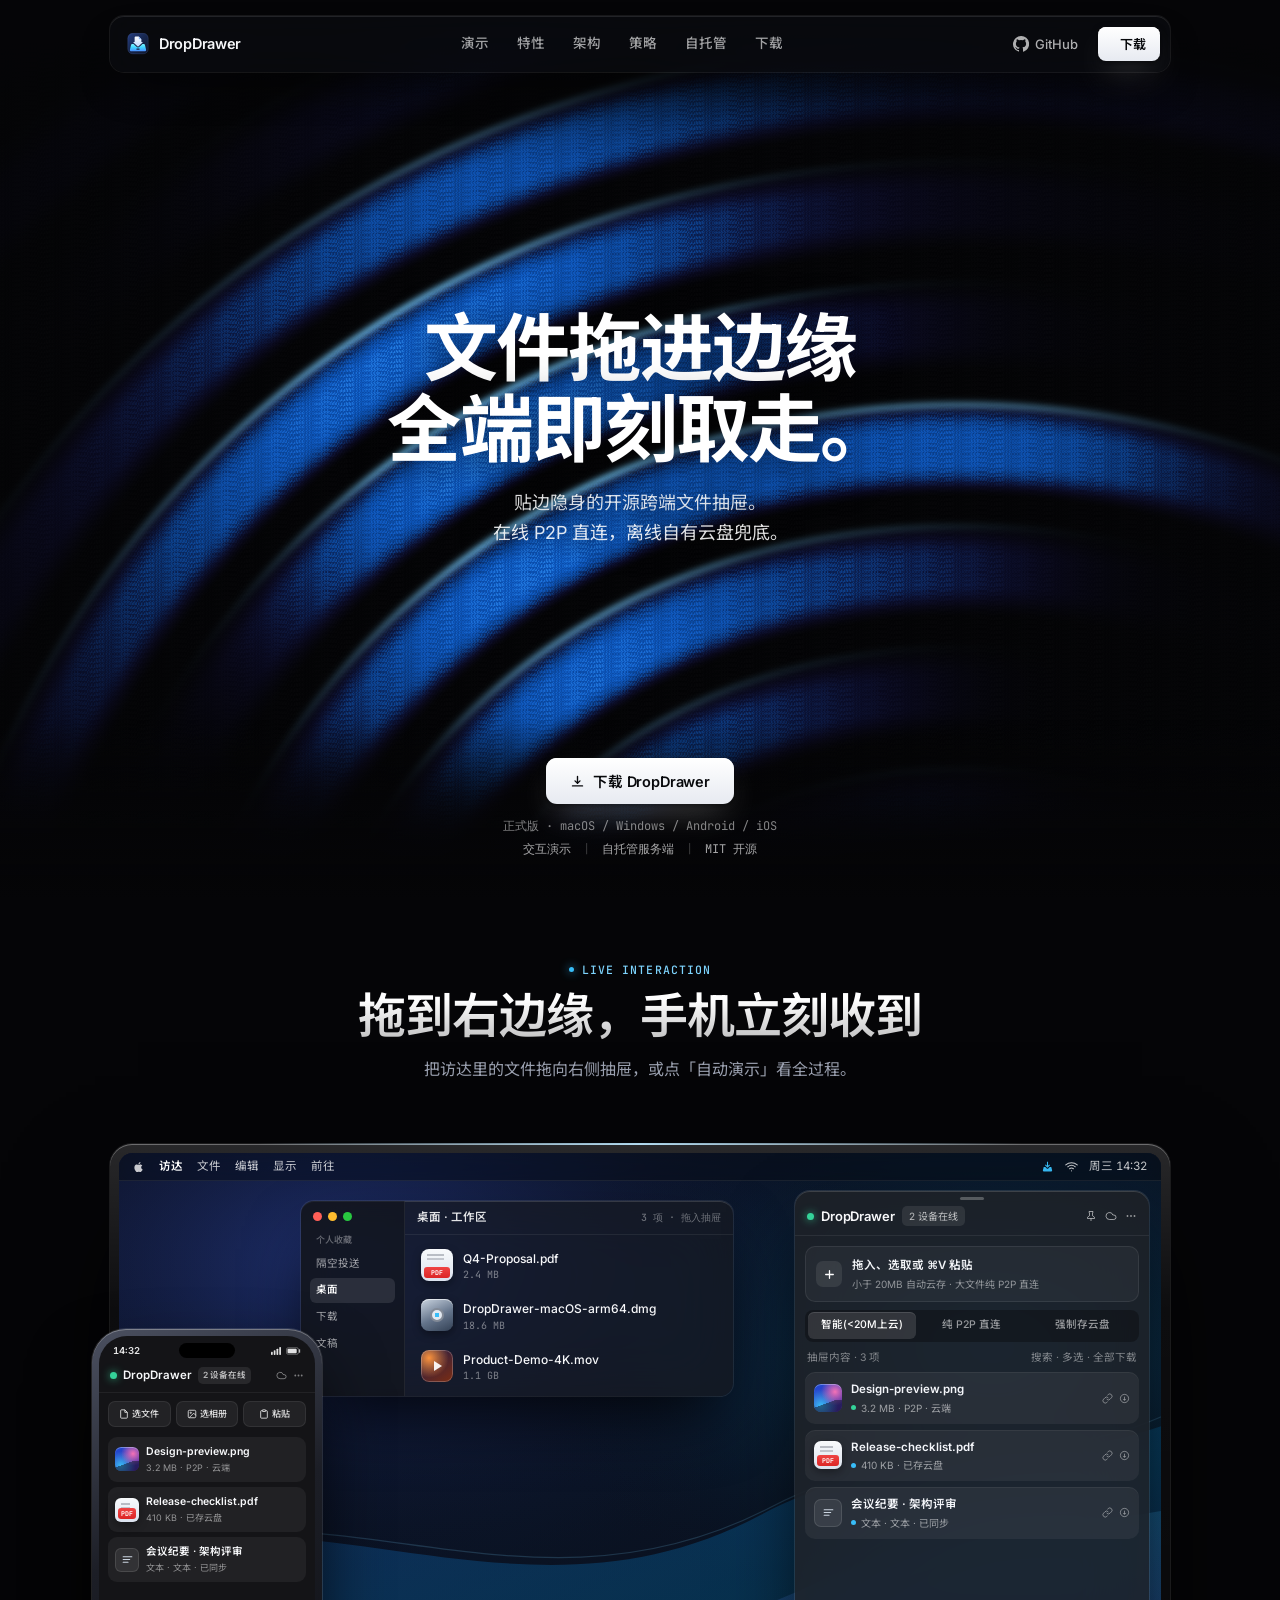
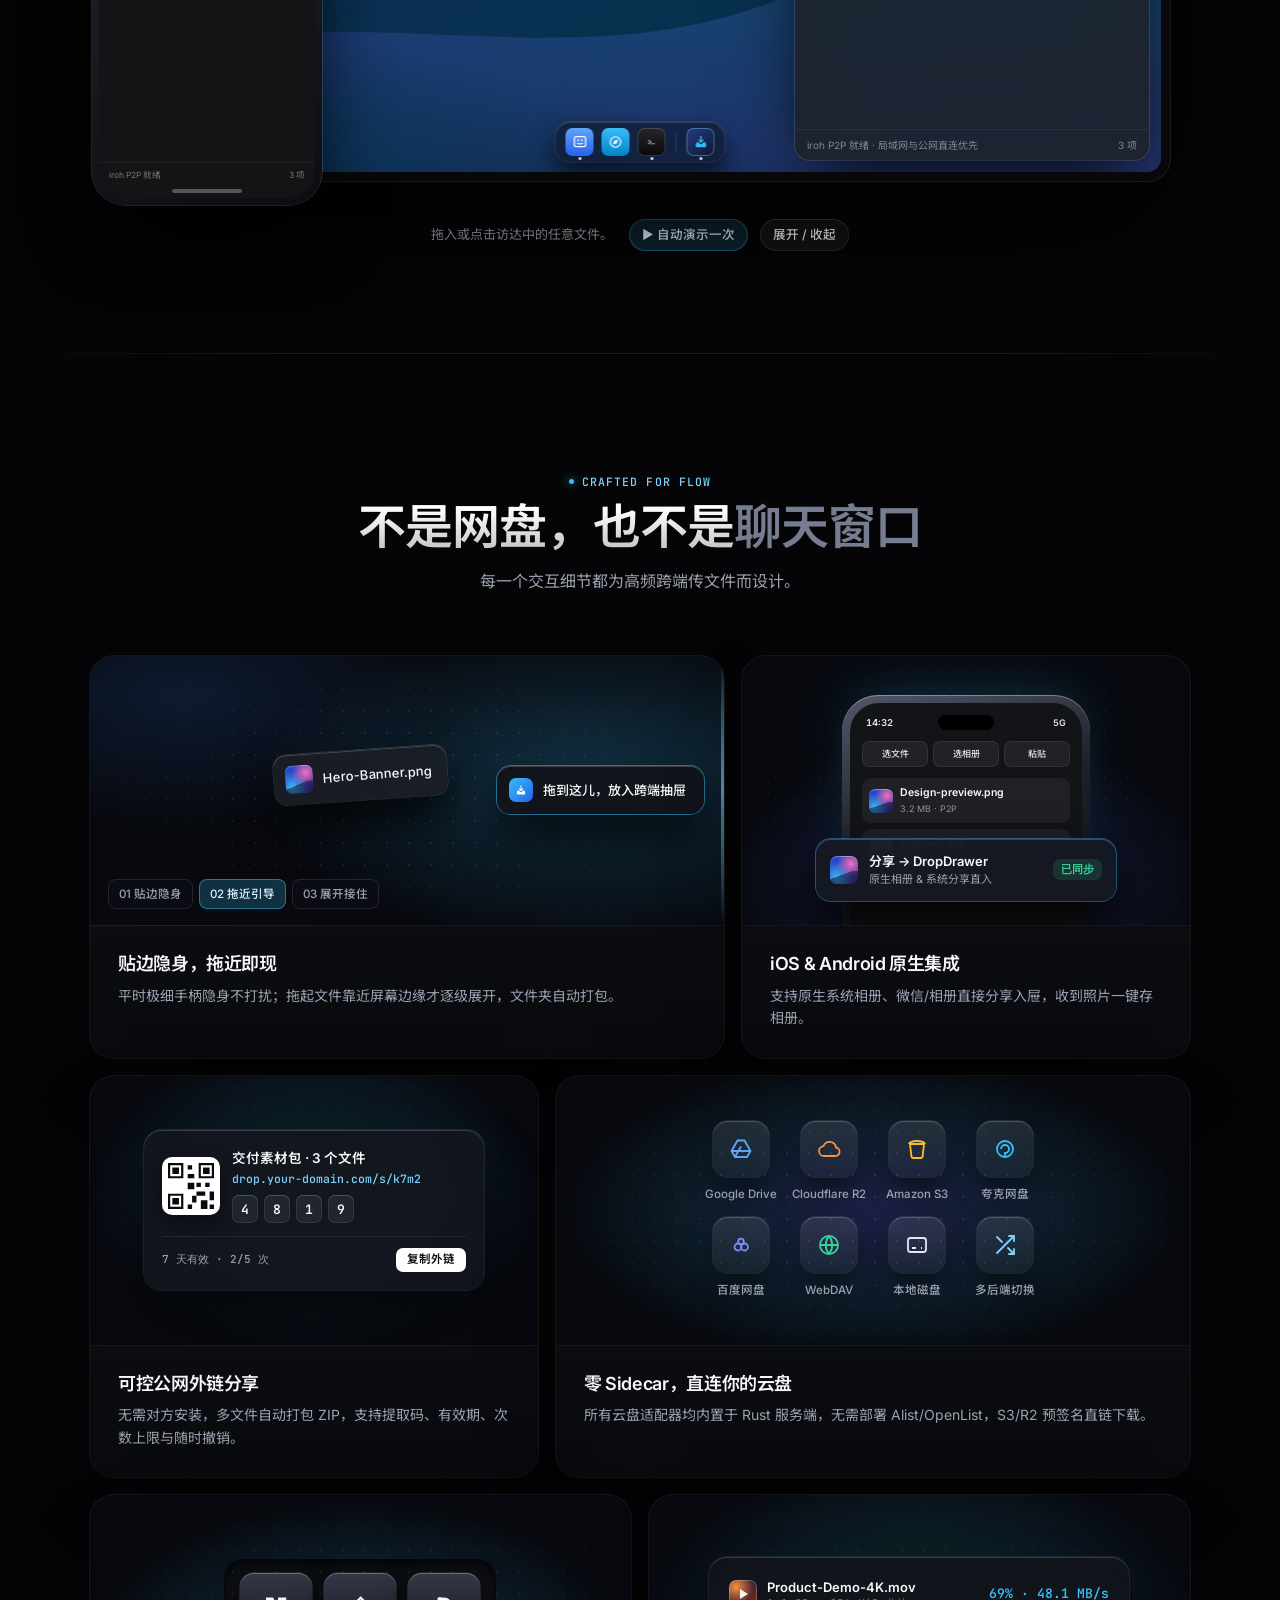
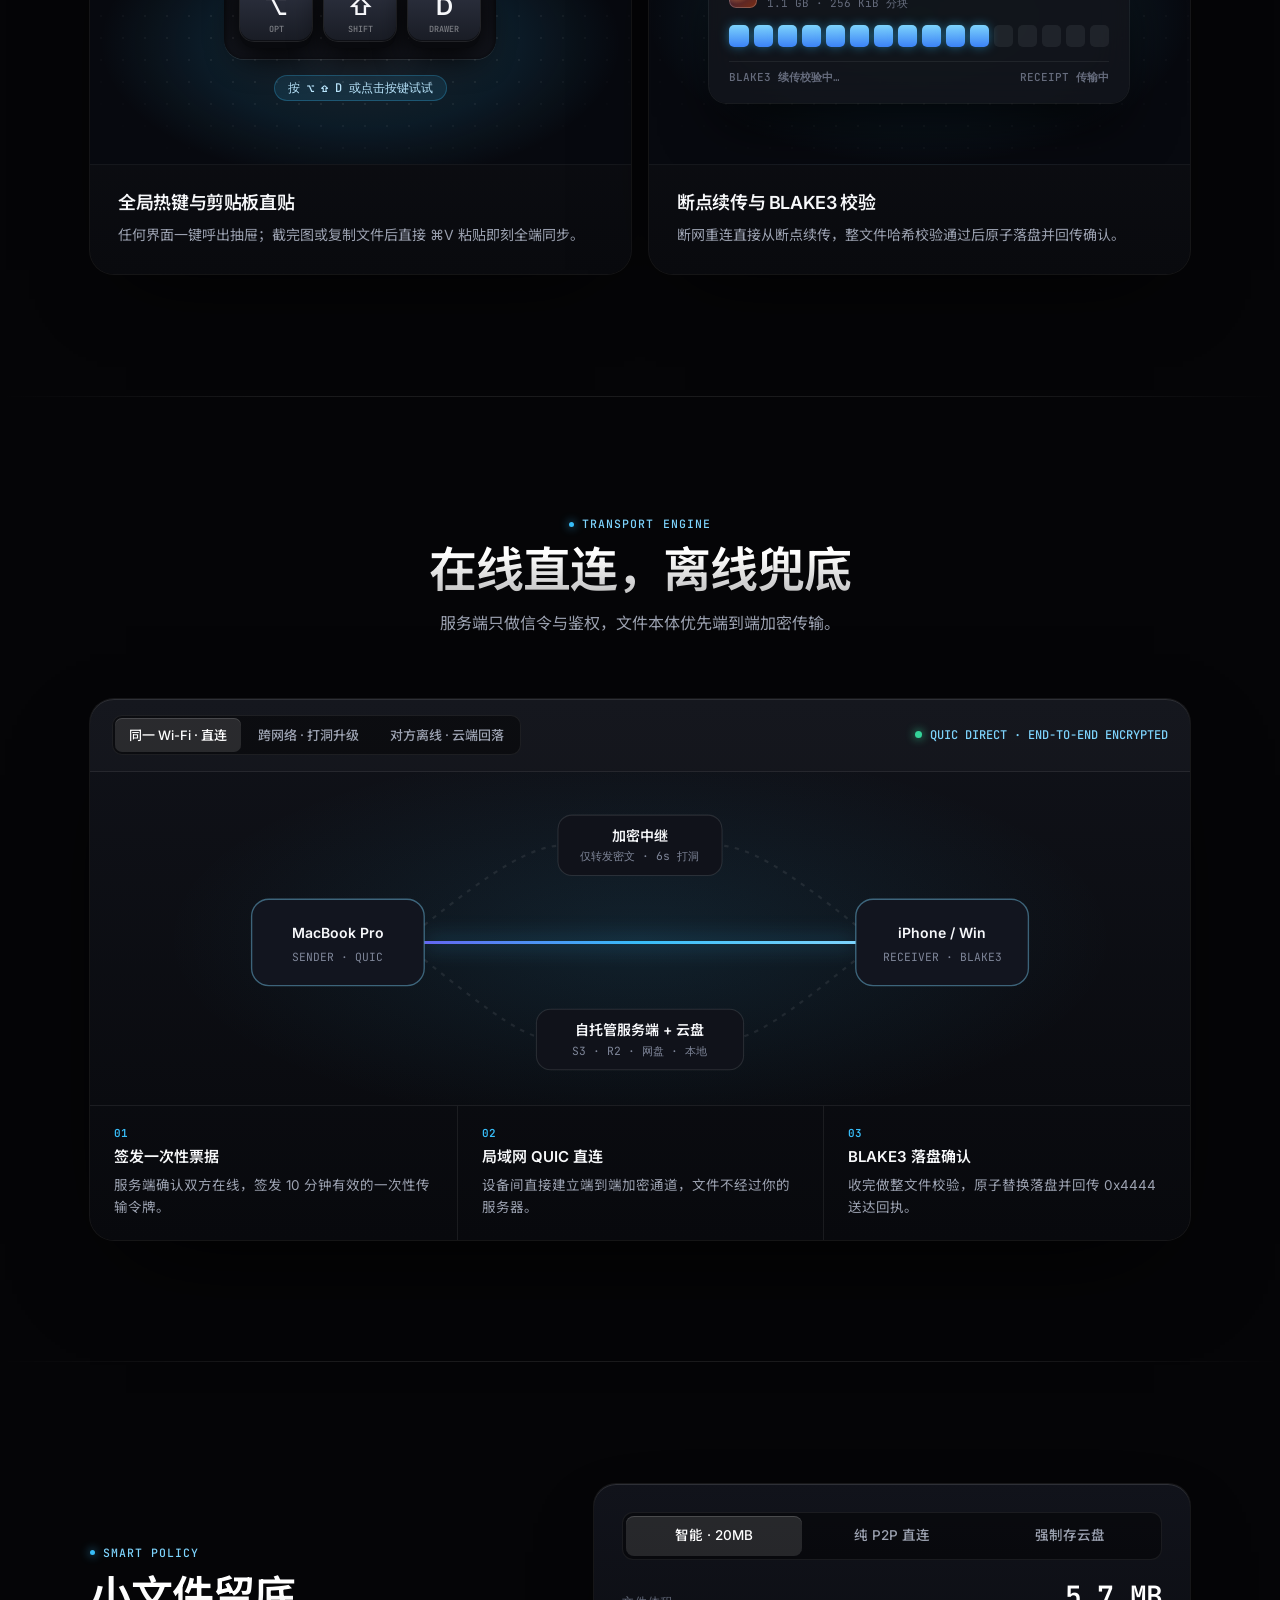
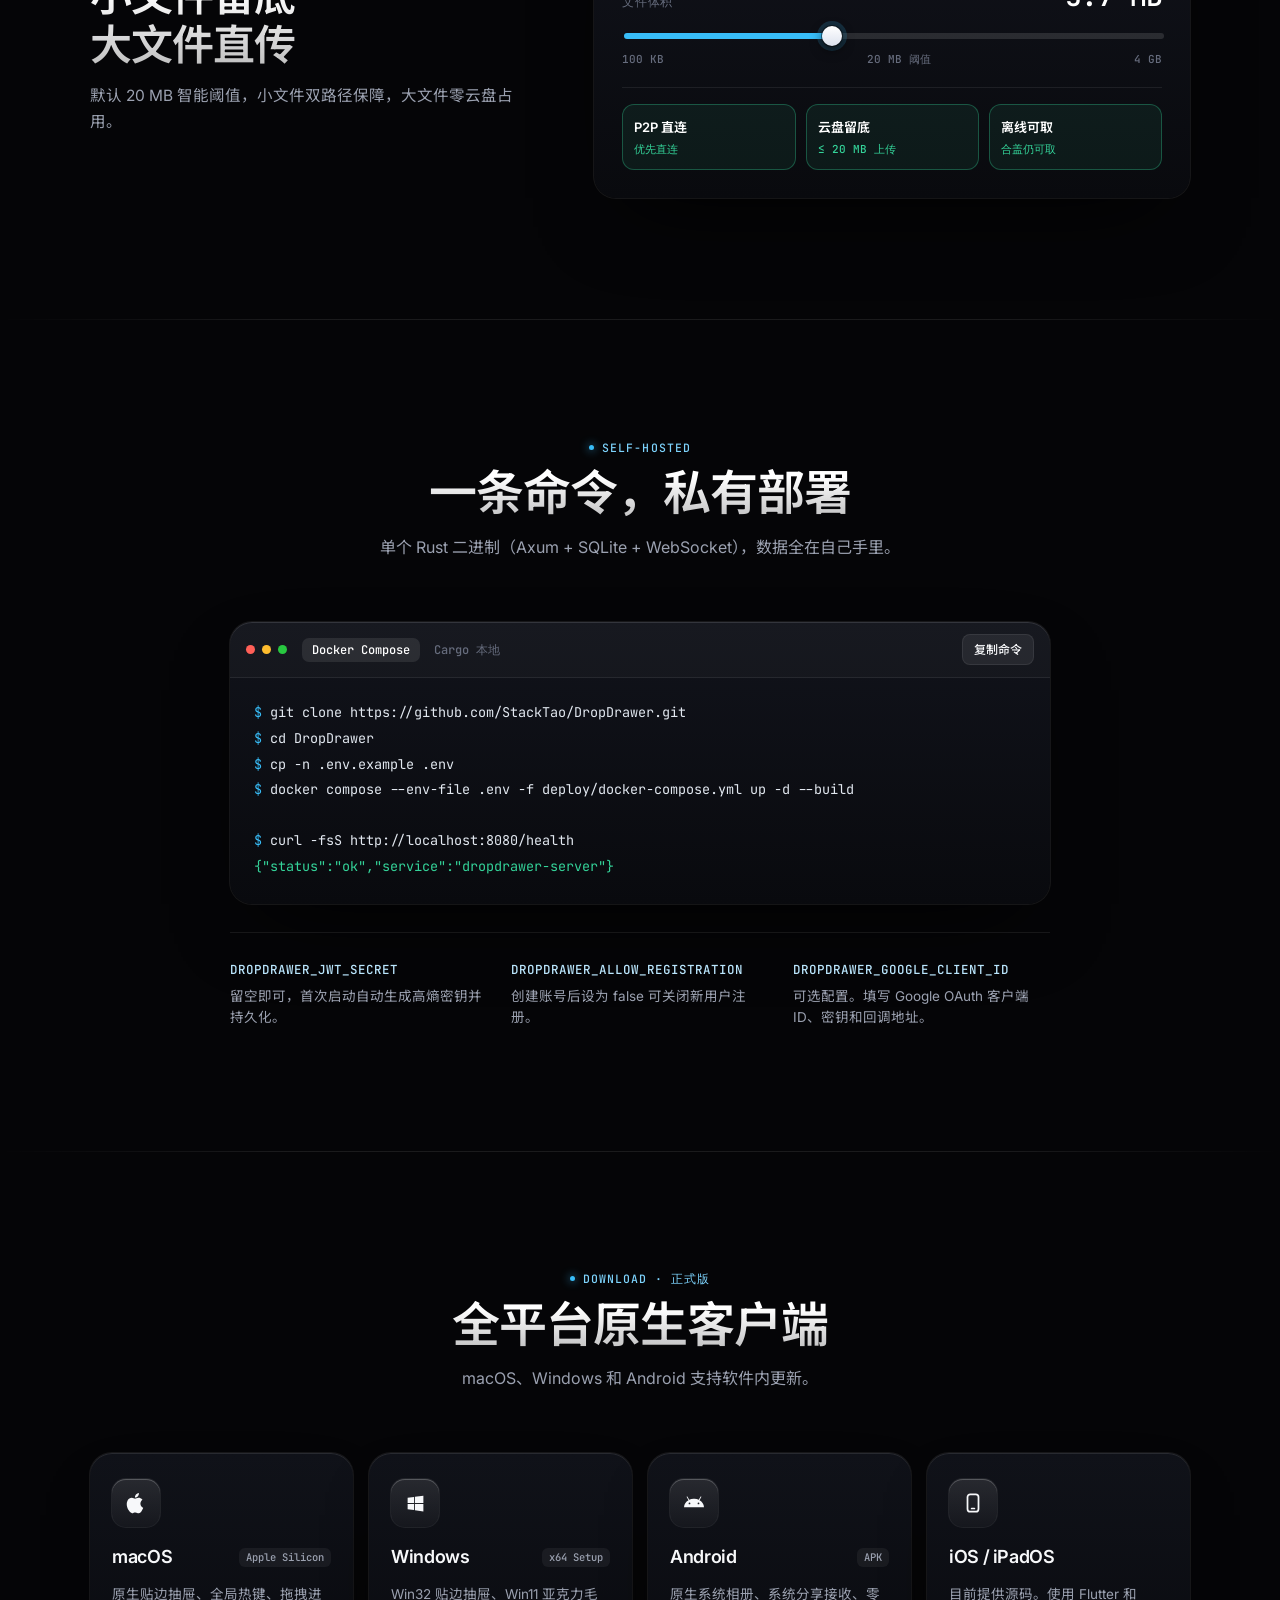
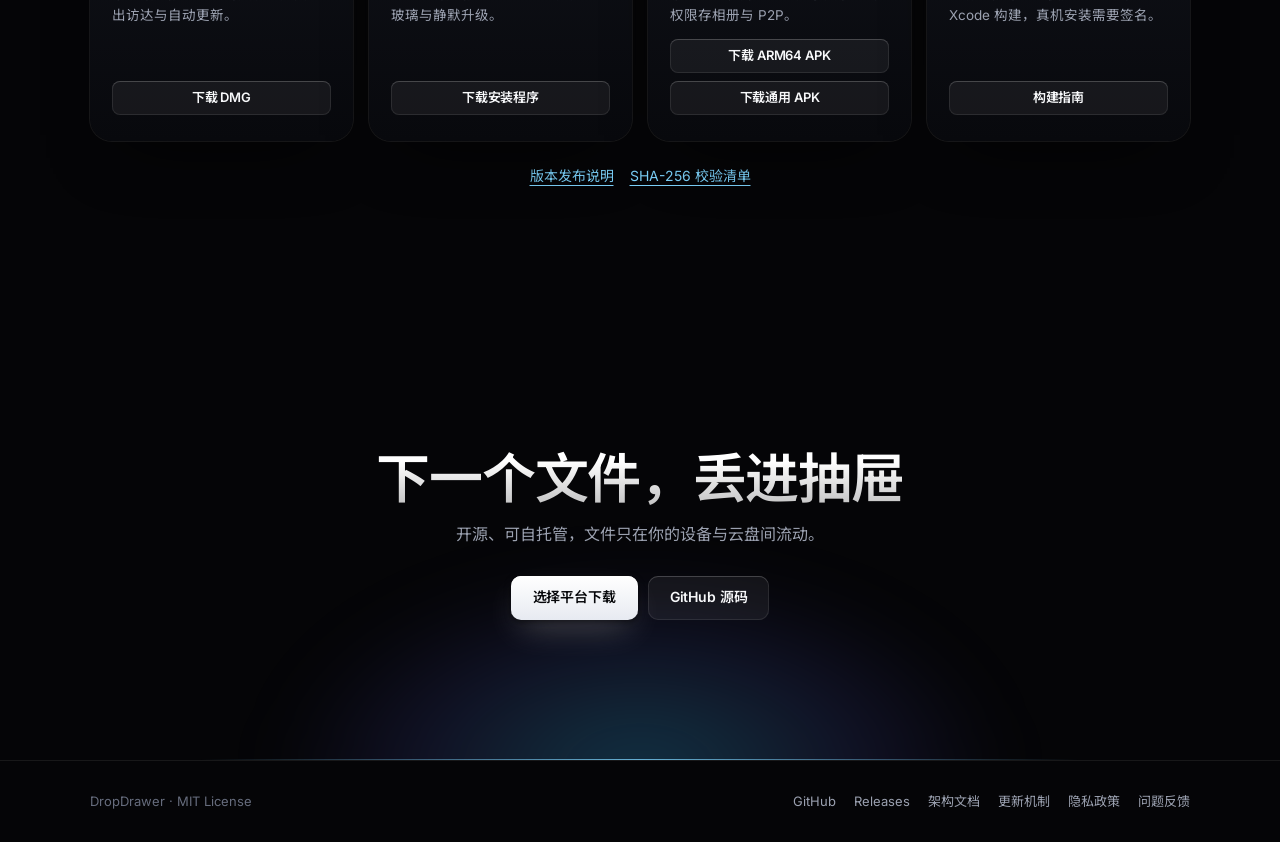
==== website/index.html @ a7896d5d "Connect DropDrawer website to release downloads" ====
<!doctype html>
<html lang="zh-CN">
<head>
<meta charset="utf-8">
<meta name="viewport" content="width=device-width, initial-scale=1, viewport-fit=cover">
<title>DropDrawer — 文件拖进边缘，全端即刻取走</title>
<meta name="description" content="贴边隐身的开源跨端文件抽屉。在线基于 iroh QUIC 端到端直连，离线自动回落到你自己的云盘，支持 macOS、Windows、Android 与 iOS。">
<meta name="theme-color" content="#050507">
<link rel="canonical" href="https://drop.stacktao.cn/">
<meta property="og:type" content="website">
<meta property="og:title" content="DropDrawer · 跨端文件抽屉">
<meta property="og:description" content="贴边隐身的跨端文件抽屉，支持 P2P 传输和自有云盘。">
<meta property="og:url" content="https://drop.stacktao.cn/">
<meta property="og:image" content="https://raw.githubusercontent.com/StackTao/DropDrawer/main/docs/images/macos-drawer.png">
<link rel="icon" href="favicon.svg" type="image/svg+xml">
<link rel="preconnect" href="https://fonts.googleapis.com">
<link rel="preconnect" href="https://fonts.gstatic.com" crossorigin>
<link rel="stylesheet" href="https://fonts.googleapis.com/css2?family=Inter:wght@400;500;600;700&family=JetBrains+Mono:wght@400;500;600&family=Noto+Sans+SC:wght@400;500;600;700&display=swap">
<style>
:root {
  --bg: #050507;
  --bg-2: #0a0b0f;
  --bg-3: #0f1117;
  --line: rgba(255, 255, 255, 0.075);
  --line-2: rgba(255, 255, 255, 0.14);
  --text: #f7f8fa;
  --text-2: #9ba1b0;
  --text-3: #666c7d;
  --cyan: #38bdf8;
  --sky: #7dd3fc;
  --indigo: #6366f1;
  --green: #34d399;
  --amber: #f59e0b;
  --font-sans: "Inter", "PingFang SC", "Noto Sans SC", -apple-system, BlinkMacSystemFont, "Segoe UI", sans-serif;
  --font-mono: "JetBrains Mono", ui-monospace, "SFMono-Regular", Menlo, Consolas, monospace;
  color-scheme: dark;
}

*, *::before, *::after { box-sizing: border-box; }
html { scroll-behavior: smooth; background: var(--bg); overflow-x: clip; max-width: 100%; }
body {
  margin: 0;
  background: var(--bg);
  color: var(--text);
  font: 400 15px/1.6 var(--font-sans);
  -webkit-font-smoothing: antialiased;
  -moz-osx-font-smoothing: grayscale;
  overflow-x: clip;
  max-width: 100%;
  text-rendering: optimizeLegibility;
}

a { color: inherit; text-decoration: none; }
button { font: inherit; color: inherit; }
img, svg { display: block; }
h1, h2, h3, h4, p { margin: 0; }
code { font-family: var(--font-mono); }
[hidden] { display: none !important; }
:focus-visible { outline: 2px solid var(--cyan); outline-offset: 2px; border-radius: 8px; }

.wrap {
  width: 100%;
  max-width: 1140px;
  margin: 0 auto;
  padding-inline: max(20px, env(safe-area-inset-left, 0px));
}

.reveal {
  opacity: 1;
  transform: none;
  transition: opacity 0.72s cubic-bezier(0.16, 1, 0.3, 1), transform 0.72s cubic-bezier(0.16, 1, 0.3, 1);
}
.js-ready .reveal:not(.in) { opacity: 0; transform: translateY(22px); }

.t-grad {
  background: linear-gradient(180deg, #ffffff 20%, rgba(255, 255, 255, 0.74) 100%);
  -webkit-background-clip: text;
  background-clip: text;
  color: transparent;
}
.t-dim { color: #767d90; -webkit-text-fill-color: #767d90; }

.eyebrow {
  display: inline-flex;
  align-items: center;
  gap: 8px;
  font: 500 11.5px/1 var(--font-mono);
  letter-spacing: 0.09em;
  text-transform: uppercase;
  color: #7dd3fc;
}
.eyebrow i { width: 5px; height: 5px; border-radius: 50%; background: var(--cyan); box-shadow: 0 0 10px var(--cyan); }

section { position: relative; padding-block: clamp(84px, 9.5vw, 136px); }
.sec-divider {
  height: 1px;
  background: linear-gradient(90deg, transparent, rgba(255, 255, 255, 0.085) 22%, rgba(255, 255, 255, 0.085) 78%, transparent);
}
.sec-head {
  max-width: 640px;
  margin: 0 auto clamp(44px, 5vw, 62px);
  text-align: center;
  display: grid;
  justify-items: center;
  gap: 13px;
}
.sec-head h2 {
  font-size: clamp(30px, 4vw, 48px);
  font-weight: 600;
  line-height: 1.13;
  letter-spacing: -0.022em;
  text-wrap: balance;
}
.sec-head p { font-size: 16px; line-height: 1.65; color: var(--text-2); }

/* Tactile buttons */
.btn {
  display: inline-flex;
  align-items: center;
  justify-content: center;
  gap: 8px;
  height: 44px;
  padding: 0 22px;
  border-radius: 10px;
  font-size: 14px;
  font-weight: 600;
  letter-spacing: -0.01em;
  border: 0;
  cursor: pointer;
  white-space: nowrap;
  transition: transform 0.16s cubic-bezier(0.2, 0.8, 0.2, 1), background 0.18s ease, box-shadow 0.18s ease;
}
.btn:active { transform: translateY(1px) scale(0.985); }
.btn-primary {
  color: #08090c;
  background: linear-gradient(180deg, #ffffff 0%, #e7eaf1 100%);
  box-shadow: inset 0 1px 0 #ffffff, 0 2px 6px rgba(0, 0, 0, 0.55), 0 14px 34px -10px rgba(255, 255, 255, 0.3);
}
.btn-primary:hover {
  background: linear-gradient(180deg, #ffffff 0%, #f3f5f9 100%);
  transform: translateY(-1px);
  box-shadow: inset 0 1px 0 #ffffff, 0 4px 12px rgba(0, 0, 0, 0.6), 0 18px 42px -10px rgba(255, 255, 255, 0.42);
}
.btn-ghost {
  color: var(--text);
  background: rgba(255, 255, 255, 0.055);
  box-shadow: inset 0 1px 0 rgba(255, 255, 255, 0.12), inset 0 0 0 1px rgba(255, 255, 255, 0.09);
}
.btn-ghost:hover { background: rgba(255, 255, 255, 0.095); transform: translateY(-1px); }
.btn-sm { height: 34px; padding: 0 14px; font-size: 13px; border-radius: 8px; }

/* =========================================================
   FLOATING CAPSULE NAVBAR
   ========================================================= */
.nav-wrap {
  position: fixed;
  top: max(16px, env(safe-area-inset-top, 0px));
  left: 0;
  right: 0;
  z-index: 60;
  padding-inline: 16px;
  pointer-events: none;
}
.nav {
  pointer-events: auto;
  max-width: 1060px;
  height: 56px;
  margin: 0 auto;
  padding: 0 10px 0 16px;
  border-radius: 14px;
  display: flex;
  align-items: center;
  gap: 20px;
  background: rgba(11, 12, 16, 0.72);
  backdrop-filter: blur(22px) saturate(180%);
  -webkit-backdrop-filter: blur(22px) saturate(180%);
  box-shadow: inset 0 1px 0 rgba(255, 255, 255, 0.105), 0 0 0 1px rgba(255, 255, 255, 0.075), 0 20px 44px -18px rgba(0, 0, 0, 0.9);
}
.brand { display: inline-flex; align-items: center; gap: 9px; font-size: 14.5px; font-weight: 600; letter-spacing: -0.02em; }
.brand svg { width: 24px; height: 24px; }
.nav-links { display: flex; align-items: center; gap: 4px; margin: 0 auto; }
.nav-links a { padding: 6px 12px; border-radius: 8px; font-size: 13.5px; font-weight: 500; color: rgba(255, 255, 255, 0.62); transition: color 0.16s, background 0.16s; }
.nav-links a:hover { color: #fff; background: rgba(255, 255, 255, 0.055); }
.nav-right { display: flex; align-items: center; gap: 10px; }
.nav-gh { display: inline-flex; align-items: center; gap: 6px; height: 34px; padding: 0 10px; border-radius: 8px; font-size: 13px; font-weight: 500; color: rgba(255, 255, 255, 0.68); transition: color 0.16s; }
.nav-gh:hover { color: #fff; }
@media (max-width: 780px) { .nav-links { display: none; } .nav-right { margin-left: auto; } .nav-gh span { display: none; } }

/* =========================================================
   SECTION 1: FULL-SCREEN HERO WITH ORIGINAL VERTICAL FLUTED GLASS SHADER
   ========================================================= */
.hero {
  position: relative;
  height: 100svh;
  min-height: 640px;
  max-height: 1040px;
  padding: 96px 0 42px;
  display: flex;
  flex-direction: column;
  justify-content: space-between;
  align-items: center;
  overflow: hidden;
  isolation: isolate;
}
#hero-canvas { position: absolute; inset: 0; width: 100%; height: 100%; z-index: -2; display: block; }
.hero::after {
  content: "";
  position: absolute;
  inset: auto 0 0;
  height: 180px;
  z-index: -1;
  pointer-events: none;
  background: linear-gradient(180deg, transparent 0%, var(--bg) 100%);
}
.hero-spacer { height: 1px; }
.hero-center {
  position: relative;
  z-index: 2;
  text-align: center;
  padding-inline: 20px;
  display: grid;
  justify-items: center;
  gap: 18px;
  max-width: 780px;
  animation: hero-enter 0.85s cubic-bezier(0.16, 1, 0.3, 1) both;
}
@keyframes hero-enter { from { opacity: 0; transform: translateY(16px); } to { opacity: 1; transform: none; } }
.hero h1 {
  font-size: clamp(40px, 6.2vw, 74px);
  font-weight: 700;
  line-height: 1.1;
  letter-spacing: -0.025em;
  color: #ffffff;
  text-shadow: 0 8px 44px rgba(0, 0, 0, 0.7);
  text-wrap: balance;
}
.hero-sub {
  font-size: clamp(15.5px, 1.5vw, 18px);
  line-height: 1.65;
  color: rgba(255, 255, 255, 0.88);
  max-width: 440px;
  text-shadow: 0 2px 24px rgba(0, 0, 0, 0.9), 0 0 36px rgba(0, 0, 0, 0.75);
}
.hero-bottom {
  position: relative;
  z-index: 2;
  display: grid;
  justify-items: center;
  gap: 14px;
  padding-inline: 20px;
  text-align: center;
  animation: hero-enter 0.95s cubic-bezier(0.16, 1, 0.3, 1) 0.1s both;
}
.hero-cta-main { height: 46px; padding: 0 24px; border-radius: 11px; font-size: 14.5px; }
.hero-footnote { display: grid; gap: 6px; font: 400 12px/1.4 var(--font-mono); color: rgba(255, 255, 255, 0.5); }
.hero-footnote-links { display: inline-flex; align-items: center; justify-content: center; gap: 12px; color: rgba(255, 255, 255, 0.65); }
.hero-footnote-links a { transition: color 0.16s; }
.hero-footnote-links a:hover { color: #ffffff; }
.hero-footnote-links i { font-style: normal; opacity: 0.3; }

/* =========================================================
   SECTION 2: INTERACTIVE STUDIO STAGE
   ========================================================= */
.stage-sec { padding-top: clamp(44px, 5vw, 72px); padding-bottom: clamp(76px, 8vw, 118px); }
.stage-shell { position: relative; max-width: 1060px; margin: 0 auto; }
.stage-shell::before {
  content: "";
  position: absolute;
  inset: -44px 3% 8%;
  z-index: -1;
  background: radial-gradient(54% 58% at 50% 18%, rgba(56, 189, 248, 0.32), rgba(99, 102, 241, 0.16) 46%, transparent 74%);
  filter: blur(56px);
}
.stage-bezel {
  position: relative;
  padding: 9px;
  border-radius: 22px;
  background: linear-gradient(180deg, rgba(255, 255, 255, 0.14) 0%, rgba(255, 255, 255, 0.035) 26%, rgba(255, 255, 255, 0.015) 100%);
  box-shadow: inset 0 1px 0 rgba(255, 255, 255, 0.32), 0 0 0 1px rgba(255, 255, 255, 0.09), 0 50px 120px -28px rgba(0, 0, 0, 0.96);
}
.stage-bezel::before {
  content: "";
  position: absolute;
  left: 14%; right: 14%; top: -1px; height: 1.5px;
  background: linear-gradient(90deg, transparent, rgba(186, 230, 253, 0.92) 50%, transparent);
  pointer-events: none;
}

.desk { position: relative; aspect-ratio: 16 / 9.5; border-radius: 14px; overflow: hidden; user-select: none; -webkit-user-select: none; background: #080a12; }
.desk-wallpaper { position: absolute; inset: 0; width: 100%; height: 100%; object-fit: cover; pointer-events: none; }
.mac-bar { position: absolute; inset: 0 0 auto; height: 28px; padding: 0 14px; display: flex; align-items: center; gap: 14px; background: rgba(11, 13, 19, 0.54); backdrop-filter: blur(18px) saturate(160%); border-bottom: 1px solid rgba(255, 255, 255, 0.07); font-size: 11.5px; color: rgba(255, 255, 255, 0.78); z-index: 4; }
.mac-bar strong { color: #fff; font-weight: 600; }
.mac-bar-right { margin-left: auto; display: flex; align-items: center; gap: 11px; font-variant-numeric: tabular-nums; }

.finder-win {
  position: absolute; left: 17.5%; top: 48px; width: min(42.5%, 432px); border-radius: 13px;
  background: rgba(24, 26, 33, 0.78); backdrop-filter: blur(28px) saturate(160%);
  box-shadow: inset 0 1px 0 rgba(255, 255, 255, 0.14), 0 0 0 1px rgba(255, 255, 255, 0.09), 0 30px 70px -18px rgba(0, 0, 0, 0.9);
  z-index: 3; overflow: hidden; display: grid; grid-template-columns: 104px minmax(0, 1fr);
}
.finder-side { padding: 11px 9px; background: rgba(16, 18, 24, 0.56); border-right: 1px solid rgba(255, 255, 255, 0.065); display: flex; flex-direction: column; gap: 10px; }
.finder-lights { display: flex; align-items: center; gap: 6px; padding-left: 3px; }
.tl { width: 9px; height: 9px; border-radius: 50%; }
.tl.r { background: #ff5f57; } .tl.y { background: #febc2e; } .tl.g { background: #28c840; }
.fs-group { display: grid; gap: 2px; }
.fs-lbl { font-size: 9px; font-weight: 600; color: rgba(255, 255, 255, 0.34); padding: 2px 6px; }
.fs-row { display: flex; align-items: center; gap: 6px; padding: 4px 6px; border-radius: 6px; font-size: 10.5px; color: rgba(255, 255, 255, 0.62); }
.fs-row.on { background: rgba(255, 255, 255, 0.1); color: #fff; font-weight: 500; }
.finder-main { display: flex; flex-direction: column; min-width: 0; }
.finder-toolbar { height: 34px; padding: 0 12px; display: flex; align-items: center; gap: 8px; border-bottom: 1px solid rgba(255, 255, 255, 0.065); font-size: 11.5px; font-weight: 600; color: rgba(255, 255, 255, 0.88); }
.finder-hint { margin-left: auto; font: 500 10px/1 var(--font-mono); color: rgba(255, 255, 255, 0.38); }
.finder-list { padding: 7px; display: grid; gap: 4px; }
.drag-file { width: 100%; display: grid; grid-template-columns: 32px minmax(0, 1fr) auto; gap: 10px; align-items: center; padding: 7px 9px; border-radius: 8px; border: 0; background: transparent; color: var(--text); text-align: left; cursor: grab; touch-action: none; transition: background 0.14s, box-shadow 0.14s, opacity 0.2s; }
.drag-file:hover { background: rgba(255, 255, 255, 0.075); box-shadow: inset 0 0 0 1px rgba(255, 255, 255, 0.08); }
.drag-file[aria-disabled="true"] { opacity: 0.36; cursor: default; }
.drag-file b { display: block; font-size: 12px; font-weight: 500; white-space: nowrap; overflow: hidden; text-overflow: ellipsis; }
.drag-file small { display: block; font: 400 10px/1.3 var(--font-mono); color: rgba(255, 255, 255, 0.45); }
.drag-cta { font-size: 10px; font-weight: 500; color: #e0f2fe; padding: 3px 7px; border-radius: 6px; background: rgba(56, 189, 248, 0.22); opacity: 0; transform: translateX(-3px); transition: opacity 0.15s, transform 0.15s; }
.drag-file:hover .drag-cta { opacity: 1; transform: translateX(0); }

.fthumb { width: 32px; height: 32px; border-radius: 8px; flex: none; display: grid; place-items: center; position: relative; overflow: hidden; }
.fthumb.sm { width: 28px; height: 28px; border-radius: 7px; }
.fthumb.xs { width: 24px; height: 24px; border-radius: 6px; }
.fthumb.pdf { background: linear-gradient(180deg, #f8fafc 0%, #dbe2ee 100%); box-shadow: 0 3px 8px rgba(0,0,0,0.35); }
.fthumb.pdf::after { content: "PDF"; position: absolute; bottom: 3px; left: 3px; right: 3px; height: 11px; border-radius: 3px; background: linear-gradient(180deg, #ef4444, #dc2626); color: #fff; font: 700 6.5px/11px var(--font-mono); text-align: center; }
.fthumb.pdf::before { content: ""; position: absolute; top: 5px; left: 6px; right: 9px; height: 2px; background: rgba(15, 23, 42, 0.25); box-shadow: 0 4px 0 rgba(15, 23, 42, 0.2); }
.fthumb.dmg { background: linear-gradient(155deg, #cbd5e1 0%, #64748b 55%, #334155 100%); box-shadow: inset 0 1px 0 rgba(255,255,255,0.6), 0 3px 8px rgba(0,0,0,0.4); }
.fthumb.dmg::before { content: ""; width: 14px; height: 14px; border-radius: 50%; border: 2px solid rgba(15, 23, 42, 0.45); background: radial-gradient(circle, #38bdf8 0 30%, #e2e8f0 32% 100%); }
.fthumb.mov { background: radial-gradient(circle at 25% 25%, #fb923c, transparent 58%), linear-gradient(145deg, #1e1b4b, #7c2d12); box-shadow: inset 0 0 0 1px rgba(255,255,255,0.22); }
.fthumb.mov::before { content: ""; width: 0; height: 0; margin-left: 2px; border-style: solid; border-width: 5px 0 5px 8px; border-color: transparent transparent transparent rgba(255, 255, 255, 0.92); }
.fthumb.png { background: radial-gradient(circle at 75% 28%, #f472b6 0%, transparent 48%), radial-gradient(circle at 25% 78%, #38bdf8 0%, transparent 56%), linear-gradient(145deg, #1d4ed8 0%, #4c1d95 100%); box-shadow: inset 0 1px 0 rgba(255,255,255,0.35); }
.fthumb.png::after { content: ""; position: absolute; inset: auto 0 0 0; height: 44%; background: linear-gradient(160deg, transparent 35%, rgba(15, 23, 42, 0.55) 36%); }
.fthumb.txt { background: rgba(255, 255, 255, 0.08); box-shadow: inset 0 0 0 1px rgba(255, 255, 255, 0.11); color: #cbd5e1; }

.mac-dock { position: absolute; left: 50%; bottom: 10px; transform: translateX(-50%); z-index: 3; display: flex; align-items: center; gap: 8px; padding: 6px 10px; border-radius: 15px; background: rgba(22, 24, 32, 0.62); backdrop-filter: blur(22px) saturate(180%); box-shadow: inset 0 1px 0 rgba(255, 255, 255, 0.14), 0 0 0 1px rgba(255, 255, 255, 0.08), 0 12px 26px rgba(0, 0, 0, 0.65); }
.dock-app { width: 28px; height: 28px; border-radius: 7px; display: grid; place-items: center; position: relative; }
.dock-app.active::after { content: ""; position: absolute; bottom: -4px; width: 3px; height: 3px; border-radius: 50%; background: rgba(255, 255, 255, 0.85); }
.dock-sep { width: 1px; height: 20px; background: rgba(255, 255, 255, 0.12); margin-inline: 2px; }

.ghost { position: absolute; z-index: 20; pointer-events: none; transform: translate(-50%, -50%) rotate(-3deg) scale(1.05); display: flex; align-items: center; gap: 8px; padding: 7px 11px 7px 8px; border-radius: 11px; background: rgba(22, 24, 32, 0.94); box-shadow: 0 0 0 1px rgba(56, 189, 248, 0.55), 0 18px 38px rgba(0, 0, 0, 0.8); font-size: 12px; font-weight: 500; }

.edge-handle { position: absolute; right: 0; top: 50%; width: 8px; height: 76px; transform: translateY(-50%); border-radius: 6px 0 0 6px; background: rgba(28, 30, 38, 0.9); box-shadow: inset 1px 0 0 rgba(255, 255, 255, 0.2), 0 0 24px rgba(56, 189, 248, 0.45); z-index: 5; cursor: pointer; transition: opacity 0.18s; }
.edge-handle::after { content: ""; position: absolute; left: 3px; top: 24px; width: 2px; height: 28px; border-radius: 2px; background: rgba(255, 255, 255, 0.72); }
.edge-pill { position: absolute; right: 12px; top: 50%; z-index: 6; display: flex; align-items: center; gap: 9px; height: 42px; padding: 0 14px 0 9px; border-radius: 12px; background: rgba(22, 24, 30, 0.95); backdrop-filter: blur(20px); box-shadow: inset 0 1px 0 rgba(255, 255, 255, 0.16), 0 0 0 1px rgba(56, 189, 248, 0.4), 0 18px 40px -10px rgba(0, 0, 0, 0.88); font-size: 12.5px; font-weight: 500; color: #f5f6f8; transform: translateY(-50%) scale(0.92); transform-origin: right center; opacity: 0; pointer-events: none; transition: opacity 0.16s, transform 0.22s cubic-bezier(0.2, 0.8, 0.2, 1); }
.edge-pill-ico { width: 24px; height: 24px; border-radius: 7px; display: grid; place-items: center; background: linear-gradient(135deg, #38bdf8, #2563eb); color: #fff; }

.mac-drawer { position: absolute; right: 12px; top: 38px; bottom: 12px; width: min(36.5%, 354px); z-index: 7; display: flex; flex-direction: column; border-radius: 15px; background: rgba(31, 33, 38, 0.88); backdrop-filter: blur(30px) saturate(165%); box-shadow: inset 0 1px 0 rgba(255, 255, 255, 0.15), 0 0 0 1px rgba(255, 255, 255, 0.11), 0 30px 76px -18px rgba(0, 0, 0, 0.94); transform-origin: right center; transition: transform 0.28s cubic-bezier(0.2, 0.8, 0.2, 1), opacity 0.18s, box-shadow 0.18s; overflow: hidden; }
.desk[data-mode="collapsed"] .mac-drawer, .desk[data-mode="pill"] .mac-drawer { transform: translateX(18px) scale(0.96); opacity: 0; pointer-events: none; }
.desk[data-mode="pill"] .edge-pill { opacity: 1; transform: translateY(-50%) scale(1); }
.desk[data-mode="open"] .edge-handle, .desk[data-mode="pill"] .edge-handle { opacity: 0; pointer-events: none; }
.desk[data-hover="drop"] .mac-drawer { box-shadow: inset 0 0 0 1.5px var(--cyan), 0 0 56px -10px rgba(56, 189, 248, 0.6), 0 30px 76px -18px rgba(0, 0, 0, 0.94); }
.md-grip { width: 24px; height: 2.5px; border-radius: 2px; background: rgba(255, 255, 255, 0.26); margin: 6px auto 0; }
.md-head { display: flex; align-items: center; gap: 7px; padding: 6px 12px 9px; border-bottom: 1px solid rgba(255, 255, 255, 0.07); }
.md-online { width: 7px; height: 7px; border-radius: 50%; background: var(--green); box-shadow: 0 0 8px rgba(52, 211, 153, 0.85); }
.md-head strong { font-size: 13px; font-weight: 600; letter-spacing: -0.01em; }
.md-badge { font-size: 10px; color: rgba(255, 255, 255, 0.68); background: rgba(255, 255, 255, 0.085); padding: 2px 7px; border-radius: 5px; }
.md-tools { margin-left: auto; display: flex; align-items: center; gap: 8px; color: rgba(255, 255, 255, 0.55); }
.md-drop { margin: 10px 10px 8px; padding: 10px 11px; border-radius: 10px; background: rgba(255, 255, 255, 0.038); box-shadow: inset 0 0 0 1px rgba(255, 255, 255, 0.08); display: flex; align-items: center; gap: 10px; transition: box-shadow 0.18s, background 0.18s; }
.desk[data-hover="drop"] .md-drop { background: rgba(56, 189, 248, 0.14); box-shadow: inset 0 0 0 1px rgba(56, 189, 248, 0.6); }
.md-plus { width: 26px; height: 26px; border-radius: 7px; display: grid; place-items: center; background: rgba(255, 255, 255, 0.085); color: #fff; flex: none; }
.md-drop b { display: block; font-size: 11.5px; font-weight: 600; color: #f3f5f8; }
.md-drop small { display: block; font-size: 10px; color: rgba(255, 255, 255, 0.5); margin-top: 1px; }
.md-seg { margin: 0 10px 8px; padding: 2.5px; border-radius: 8px; background: rgba(0, 0, 0, 0.3); display: grid; grid-template-columns: repeat(3, 1fr); gap: 2px; }
.md-seg button { border: 0; background: transparent; color: rgba(255, 255, 255, 0.56); font-size: 10.5px; font-weight: 500; padding: 5px 4px; border-radius: 6px; cursor: pointer; white-space: nowrap; transition: background 0.15s, color 0.15s; }
.md-seg button[aria-pressed="true"] { background: rgba(255, 255, 255, 0.13); color: #fff; box-shadow: inset 0 1px 0 rgba(255, 255, 255, 0.12); }
.md-subbar { display: flex; align-items: center; justify-content: space-between; padding: 0 12px 6px; font-size: 10.5px; color: rgba(255, 255, 255, 0.46); }
.md-list { list-style: none; margin: 0; padding: 0 10px; display: grid; gap: 6px; align-content: start; flex: 1; overflow: hidden; }
.md-item { display: grid; grid-template-columns: 28px minmax(0, 1fr) auto; gap: 9px; align-items: center; padding: 8px 9px; border-radius: 10px; background: rgba(255, 255, 255, 0.055); box-shadow: inset 0 1px 0 rgba(255, 255, 255, 0.06); animation: item-in 0.28s cubic-bezier(0.2, 0.8, 0.2, 1); }
.md-item b { display: block; font-size: 11.5px; font-weight: 600; color: #f4f6fa; white-space: nowrap; overflow: hidden; text-overflow: ellipsis; }
.md-item small { display: flex; align-items: center; gap: 5px; font-size: 10px; color: rgba(255, 255, 255, 0.55); white-space: nowrap; overflow: hidden; text-overflow: ellipsis; margin-top: 1px; }
.sdot { width: 5px; height: 5px; border-radius: 50%; flex: none; }
.sdot.p2p { background: var(--green); } .sdot.cloud { background: var(--cyan); }
.md-act { display: flex; gap: 6px; color: rgba(255, 255, 255, 0.44); }
.md-foot { margin-top: auto; padding: 7px 12px; border-top: 1px solid rgba(255, 255, 255, 0.06); display: flex; justify-content: space-between; font-size: 10px; color: rgba(255, 255, 255, 0.45); }

.ios-mock { position: absolute; left: -18px; bottom: -24px; width: 23.5%; min-width: 196px; max-width: 230px; aspect-ratio: 9 / 18.6; z-index: 9; border-radius: 34px; padding: 7px; background: linear-gradient(155deg, #4b5060 0%, #1c1e26 42%, #0c0d11 100%); box-shadow: inset 0 1px 0 rgba(255, 255, 255, 0.3), 0 0 0 1px rgba(255, 255, 255, 0.13), 0 34px 76px -14px rgba(0, 0, 0, 0.96); }
.ios-screen { height: 100%; border-radius: 28px; background: #141417; overflow: hidden; display: flex; flex-direction: column; }
.ios-statusbar { display: grid; grid-template-columns: 1fr auto 1fr; align-items: center; padding: 7px 14px 3px; font: 600 9.5px/1 var(--font-sans); font-variant-numeric: tabular-nums; color: rgba(255, 255, 255, 0.9); }
.ios-island { width: 56px; height: 15px; border-radius: 99px; background: #000; }
.ios-sigs { justify-self: end; display: inline-flex; align-items: center; gap: 4px; color: rgba(255, 255, 255, 0.88); }
.ios-head { display: flex; align-items: center; gap: 6px; padding: 5px 11px 7px; border-bottom: 1px solid rgba(255, 255, 255, 0.06); font-size: 11.5px; font-weight: 600; }
.ios-head .md-badge { font-size: 8.5px; padding: 1.5px 5px; }
.ios-head-tools { margin-left: auto; display: inline-flex; align-items: center; gap: 6px; color: rgba(255, 255, 255, 0.45); }
.ios-quick { display: grid; grid-template-columns: repeat(3, 1fr); gap: 5px; padding: 8px 9px 6px; }
.ios-quick span { height: 26px; border-radius: 7px; display: inline-flex; align-items: center; justify-content: center; gap: 3px; font-size: 9px; font-weight: 500; color: rgba(255, 255, 255, 0.86); background: rgba(255, 255, 255, 0.06); box-shadow: inset 0 0 0 1px rgba(255, 255, 255, 0.075); }
.ios-list { list-style: none; margin: 0; padding: 4px 9px; display: grid; gap: 5px; align-content: start; flex: 1; overflow: hidden; }
.ios-item { display: grid; grid-template-columns: 24px minmax(0, 1fr); gap: 7px; align-items: center; padding: 7px; border-radius: 9px; background: rgba(255, 255, 255, 0.055); animation: item-in 0.28s cubic-bezier(0.2, 0.8, 0.2, 1); }
.ios-item b { display: block; font-size: 10.5px; font-weight: 600; white-space: nowrap; overflow: hidden; text-overflow: ellipsis; }
.ios-item small { display: block; font-size: 9px; color: rgba(255, 255, 255, 0.52); white-space: nowrap; overflow: hidden; text-overflow: ellipsis; }
.ios-bar { grid-column: 1 / -1; height: 3px; border-radius: 99px; background: rgba(255, 255, 255, 0.09); overflow: hidden; margin-top: 2px; }
.ios-bar > i { display: block; height: 100%; width: 0; background: linear-gradient(90deg, var(--indigo), var(--cyan)); transition: width linear; }
.ios-foot { margin-top: auto; padding: 6px 10px 7px; border-top: 1px solid rgba(255, 255, 255, 0.055); font-size: 8.5px; color: rgba(255, 255, 255, 0.42); display: flex; justify-content: space-between; }
.ios-home { width: 70px; height: 3.5px; border-radius: 99px; background: rgba(255, 255, 255, 0.28); margin: 0 auto 5px; }

.spin { width: 12px; height: 12px; border-radius: 50%; border: 2px solid rgba(255, 255, 255, 0.16); border-top-color: var(--cyan); animation: spin 0.75s linear infinite; }
@keyframes spin { to { transform: rotate(360deg); } }
@keyframes item-in { from { opacity: 0; transform: translateY(-5px); } }

.stage-controls {
  display: flex;
  flex-wrap: wrap;
  align-items: center;
  justify-content: center;
  gap: 8px 12px;
  margin-top: 38px;
}
.stage-status { font-size: 13px; color: var(--text-2); margin-right: 4px; }
.pill-ctrl {
  display: inline-flex;
  align-items: center;
  gap: 6px;
  padding: 6px 13px;
  border-radius: 999px;
  border: 0;
  background: rgba(255, 255, 255, 0.06);
  box-shadow: inset 0 1px 0 rgba(255, 255, 255, 0.1), inset 0 0 0 1px rgba(255, 255, 255, 0.09);
  color: var(--text);
  font-size: 12.5px;
  font-weight: 500;
  cursor: pointer;
  transition: background 0.16s, transform 0.14s;
}
.pill-ctrl:hover { background: rgba(255, 255, 255, 0.11); transform: translateY(-1px); }
.pill-ctrl.accent {
  color: #e0f2fe;
  background: rgba(56, 189, 248, 0.16);
  box-shadow: inset 0 0 0 1px rgba(56, 189, 248, 0.36);
}
.pill-ctrl.accent:hover { background: rgba(56, 189, 248, 0.24); }

@media (max-width: 960px) {
  .finder-win { left: 3%; width: 52%; grid-template-columns: 1fr; }
  .finder-side { display: none; }
  .mac-drawer { width: 42%; }
  .ios-mock { position: relative; left: auto; bottom: auto; width: 218px; margin: 18px auto 0; }
  .stage-controls { margin-top: 18px; }
}
@media (max-width: 620px) {
  .desk { aspect-ratio: 4 / 3.4; }
  .mac-bar span, .mac-dock { display: none; }
  .finder-win { left: 3%; top: 36px; width: 47%; }
  .finder-hint, .drag-cta { display: none; }
  .mac-drawer { width: 48%; right: 6px; top: 34px; bottom: 8px; }
  .md-badge, .md-tools, .md-seg { display: none; }
}

/* =========================================================
   SECTION 3: RAYCAST-STYLE EDITORIAL BENTO SHOWCASE
   (Visual-FIRST oversized studio centerpieces + generous dark craft)
   ========================================================= */
.bento {
  display: grid;
  grid-template-columns: repeat(12, minmax(0, 1fr));
  gap: 18px;
}
.bcard {
  position: relative;
  border-radius: 24px;
  background: linear-gradient(180deg, #101218 0%, #090a0e 100%);
  box-shadow:
    inset 0 1px 0 rgba(255, 255, 255, 0.11),
    0 0 0 1px rgba(255, 255, 255, 0.07),
    0 32px 80px -36px rgba(0, 0, 0, 0.96);
  overflow: hidden;
  display: flex;
  flex-direction: column;
}
.bcard::before {
  content: "";
  position: absolute;
  inset: 0;
  border-radius: inherit;
  pointer-events: none;
  opacity: 0;
  transition: opacity 0.3s;
  background: radial-gradient(520px circle at var(--mx, 50%) var(--my, 0%), rgba(56, 189, 248, 0.1), transparent 52%);
}
.bcard::after {
  content: "";
  position: absolute;
  inset: 0;
  border-radius: inherit;
  padding: 1px;
  pointer-events: none;
  opacity: 0;
  transition: opacity 0.3s;
  background: radial-gradient(320px circle at var(--mx, 50%) var(--my, 0%), rgba(255, 255, 255, 0.32), rgba(56, 189, 248, 0.25) 45%, transparent 72%);
  -webkit-mask: linear-gradient(#000 0 0) content-box, linear-gradient(#000 0 0);
  -webkit-mask-composite: xor;
  mask: linear-gradient(#000 0 0) content-box exclude, linear-gradient(#000 0 0);
}
.bcard:hover::before, .bcard:hover::after { opacity: 1; }

.span-7 { grid-column: span 7; }
.span-5 { grid-column: span 5; }
.span-6 { grid-column: span 6; }
@media (max-width: 920px) { .span-7, .span-5, .span-6 { grid-column: span 12; } }

/* Big studio visual arena at the TOP of each card (Raycast signature!) */
.bcard-stage {
  position: relative;
  height: 270px;
  overflow: hidden;
  display: grid;
  place-items: center;
  border-bottom: 1px solid rgba(255, 255, 255, 0.055);
}
.bcard-stage.glow-cyan {
  background:
    radial-gradient(75% 85% at 78% 48%, rgba(56, 189, 248, 0.24), transparent 68%),
    radial-gradient(60% 70% at 15% 15%, rgba(59, 130, 246, 0.14), transparent 68%),
    #07090f;
}
.bcard-stage.glow-cobalt {
  background:
    radial-gradient(70% 80% at 50% 85%, rgba(59, 130, 246, 0.26), rgba(99, 102, 241, 0.12) 48%, transparent 74%),
    #07090f;
}
.bcard-stage.glow-indigo {
  background:
    radial-gradient(65% 75% at 50% 50%, rgba(99, 102, 241, 0.24), rgba(56, 189, 248, 0.1) 46%, transparent 74%),
    #07090f;
}
.bcard-stage.glow-emerald {
  background:
    radial-gradient(68% 76% at 50% 44%, rgba(16, 185, 129, 0.2), rgba(56, 189, 248, 0.08) 48%, transparent 74%),
    #07090f;
}
.bcard-stage.glow-steel {
  background:
    radial-gradient(65% 70% at 50% 55%, rgba(148, 163, 184, 0.16), rgba(56, 189, 248, 0.1) 44%, transparent 74%),
    #07090f;
}
/* Subtle dot matrix studio floor inside card visuals */
.bcard-stage::before {
  content: "";
  position: absolute;
  inset: 0;
  pointer-events: none;
  background-image: radial-gradient(rgba(255, 255, 255, 0.09) 1px, transparent 1px);
  background-size: 22px 22px;
  -webkit-mask-image: radial-gradient(75% 75% at 50% 50%, #000 20%, transparent 80%);
  mask-image: radial-gradient(75% 75% at 50% 50%, #000 20%, transparent 80%);
}

.bcard-body {
  padding: 24px 28px 28px;
  display: grid;
  gap: 6px;
}
.bcard-body h3 { font-size: 18px; font-weight: 600; letter-spacing: -0.02em; color: var(--text); }
.bcard-body p { font-size: 14px; line-height: 1.6; color: var(--text-2); }

/* --- Visual 1: Zoomed 2.5D Edge-Drawer Macro --- */
.em-arena { position: relative; width: 100%; height: 100%; }
.em-bezel-right {
  position: absolute; right: 0; top: 0; bottom: 0; width: 3px;
  background: linear-gradient(180deg, transparent, rgba(125, 211, 252, 0.7), transparent);
}
.em-handle {
  position: absolute; right: 0; top: 50%; width: 9px; height: 78px; transform: translateY(-50%);
  border-radius: 7px 0 0 7px;
  background: linear-gradient(180deg, #93c5fd, #38bdf8);
  box-shadow: 0 0 28px rgba(56, 189, 248, 0.9);
  transition: opacity 0.25s;
}
.em-pill {
  position: absolute; right: 20px; top: 50%; transform: translateY(-50%) scale(0.92);
  padding: 12px 18px 12px 12px; border-radius: 14px;
  background: rgba(18, 20, 27, 0.95);
  box-shadow: inset 0 1px 0 rgba(255,255,255,0.2), 0 0 0 1px rgba(56, 189, 248, 0.5), 0 24px 48px rgba(0, 0, 0, 0.8);
  display: flex; align-items: center; gap: 10px; font-size: 13px; font-weight: 500;
  opacity: 0; transition: opacity 0.26s, transform 0.3s cubic-bezier(0.2, 0.8, 0.2, 1);
}
.em-drawer {
  position: absolute; right: 16px; top: 18px; bottom: 18px; width: 256px; border-radius: 15px; padding: 13px;
  background: rgba(29, 31, 39, 0.92); backdrop-filter: blur(24px);
  box-shadow: inset 0 1px 0 rgba(255,255,255,0.18), 0 0 0 1px rgba(56, 189, 248, 0.55), 0 26px 56px rgba(0,0,0,0.88);
  display: grid; gap: 9px; align-content: start;
  transform: translateX(24px) scale(0.95); opacity: 0;
  transition: opacity 0.28s, transform 0.32s cubic-bezier(0.2, 0.8, 0.2, 1);
}
.em-drop-ring { padding: 14px 10px; border-radius: 10px; border: 1.5px dashed rgba(56, 189, 248, 0.7); background: rgba(56, 189, 248, 0.12); font-size: 12px; font-weight: 500; color: #e0f2fe; text-align: center; }
.em-row { display: flex; align-items: center; gap: 9px; padding: 8px 10px; border-radius: 9px; background: rgba(255, 255, 255, 0.06); font-size: 12px; }
.em-drag-card {
  position: absolute; left: 54px; top: 78px;
  display: flex; align-items: center; gap: 10px; padding: 11px 15px 11px 11px; border-radius: 13px;
  background: rgba(26, 29, 38, 0.94);
  box-shadow: inset 0 1px 0 rgba(255,255,255,0.2), 0 0 0 1px rgba(255,255,255,0.12), 0 22px 44px rgba(0,0,0,0.82);
  font-size: 13px; font-weight: 500;
  transition: transform 0.6s cubic-bezier(0.2, 0.8, 0.2, 1), opacity 0.3s;
}
.em-tabs {
  position: absolute; left: 18px; bottom: 16px; display: flex; gap: 6px; z-index: 5;
}
.em-tabs button {
  border: 0; padding: 6px 11px; border-radius: 8px; font-size: 11.5px; font-weight: 500;
  color: var(--text-2); background: rgba(12, 14, 20, 0.85); box-shadow: inset 0 0 0 1px rgba(255, 255, 255, 0.1);
  cursor: pointer; transition: all 0.16s;
}
.em-tabs button[aria-pressed="true"] { color: #e0f2fe; background: rgba(56, 189, 248, 0.22); box-shadow: inset 0 0 0 1px rgba(56, 189, 248, 0.5); }
.em-arena[data-step="1"] .em-handle { opacity: 1; }
.em-arena[data-step="2"] .em-handle { opacity: 0; }
.em-arena[data-step="2"] .em-pill { opacity: 1; transform: translateY(-50%) scale(1); }
.em-arena[data-step="2"] .em-drag-card { transform: translate(130px, 16px) rotate(-4deg); }
.em-arena[data-step="3"] .em-handle { opacity: 0; }
.em-arena[data-step="3"] .em-drawer { opacity: 1; transform: translateX(0) scale(1); }
.em-arena[data-step="3"] .em-drag-card { transform: translate(220px, 4px) scale(0.9); opacity: 0.2; }

/* --- Visual 2: Sculpted Cropped iPhone + Floating Share Pill --- */
.mob-hero-frame {
  position: relative;
  width: 248px;
  height: 230px;
  align-self: end;
  border-radius: 36px 36px 0 0;
  padding: 8px 8px 0;
  background: linear-gradient(160deg, #52586a 0%, #1d2029 50%, #101218 100%);
  box-shadow: inset 0 1px 0 rgba(255, 255, 255, 0.35), 0 -10px 50px -10px rgba(56, 189, 248, 0.25), 0 24px 60px rgba(0, 0, 0, 0.9);
}
.mob-hero-screen {
  height: 100%;
  border-radius: 29px 29px 0 0;
  background: #131418;
  padding: 10px 12px 0;
  display: grid;
  gap: 9px;
  align-content: start;
}
.mob-hero-pill {
  position: absolute;
  left: -26px;
  right: -26px;
  bottom: 24px;
  padding: 12px 14px;
  border-radius: 15px;
  background: rgba(22, 25, 34, 0.94);
  backdrop-filter: blur(22px);
  box-shadow: inset 0 1px 0 rgba(255, 255, 255, 0.2), 0 0 0 1px rgba(56, 189, 248, 0.42), 0 24px 50px rgba(0, 0, 0, 0.9);
  display: flex;
  align-items: center;
  gap: 11px;
}
.mob-hero-pill b { display: block; font-size: 13px; font-weight: 600; }
.mob-hero-pill small { display: block; font-size: 11px; color: var(--text-2); }
.mob-hero-pill .ok-chip {
  margin-left: auto;
  font: 600 10.5px/1 var(--font-mono);
  padding: 5px 8px;
  border-radius: 7px;
  color: var(--green);
  background: rgba(52, 211, 153, 0.14);
}

/* --- Visual 3: Floating Glass Share Card + Real QR Code --- */
.share-float {
  width: min(86%, 340px);
  padding: 18px;
  border-radius: 18px;
  background: rgba(20, 22, 30, 0.88);
  backdrop-filter: blur(24px);
  box-shadow: inset 0 1px 0 rgba(255, 255, 255, 0.18), 0 0 0 1px rgba(255, 255, 255, 0.09), 0 30px 64px -16px rgba(0, 0, 0, 0.92);
  display: grid;
  gap: 13px;
}
.sf-top { display: flex; align-items: center; gap: 12px; }
.sf-qr {
  width: 58px; height: 58px; border-radius: 10px; padding: 6px; flex: none;
  background: #ffffff; color: #090a0e;
  box-shadow: 0 8px 20px rgba(0, 0, 0, 0.45);
}
.sf-info { min-width: 0; flex: 1; }
.sf-info b { display: block; font-size: 13.5px; font-weight: 600; white-space: nowrap; overflow: hidden; text-overflow: ellipsis; }
.sf-info small { display: block; margin-top: 2px; font: 500 11.5px/1.3 var(--font-mono); color: #7dd3fc; white-space: nowrap; overflow: hidden; text-overflow: ellipsis; }
.sf-pins { display: flex; gap: 6px; margin-top: 8px; }
.sf-pins span {
  width: 26px; height: 28px; border-radius: 7px; display: grid; place-items: center;
  font: 600 13px/1 var(--font-mono); background: rgba(255, 255, 255, 0.065);
  box-shadow: inset 0 1px 0 rgba(255, 255, 255, 0.14), inset 0 0 0 1px rgba(255, 255, 255, 0.08);
}
.sf-bar {
  display: flex; align-items: center; justify-content: space-between;
  padding-top: 11px; border-top: 1px solid rgba(255, 255, 255, 0.07);
  font: 500 11px/1 var(--font-mono); color: var(--text-2);
}
.sf-copy {
  border: 0; padding: 6px 11px; border-radius: 7px; background: #fff; color: #090a0d;
  font: 600 11.5px/1 var(--font-sans); cursor: pointer;
}
.sf-copy:hover { opacity: 0.92; }

/* --- Visual 4: Raycast-Style Glossy App-Icon Cloud Constellation --- */
.cloud-constellation {
  display: grid;
  grid-template-columns: repeat(4, 1fr);
  gap: 14px;
  padding: 20px;
}
.cc-item {
  display: grid;
  justify-items: center;
  gap: 8px;
}
.cc-squircle {
  width: 56px;
  height: 56px;
  border-radius: 15px;
  display: grid;
  place-items: center;
  background: linear-gradient(180deg, rgba(255, 255, 255, 0.095) 0%, rgba(255, 255, 255, 0.03) 100%);
  box-shadow: inset 0 1px 0 rgba(255, 255, 255, 0.2), 0 0 0 1px rgba(255, 255, 255, 0.09), 0 16px 32px -10px rgba(0, 0, 0, 0.85);
  transition: transform 0.2s cubic-bezier(0.2, 0.8, 0.2, 1), box-shadow 0.2s;
}
.cc-item:hover .cc-squircle {
  transform: translateY(-4px) scale(1.04);
  box-shadow: inset 0 1px 0 rgba(255, 255, 255, 0.34), 0 0 0 1px rgba(56, 189, 248, 0.45), 0 22px 40px -10px rgba(56, 189, 248, 0.3);
}
.cc-item span { font-size: 11.5px; font-weight: 500; color: var(--text-2); white-space: nowrap; }

/* --- Visual 5: Oversized 3D Machined Mac Keyboard Plate --- */
.kb-plate {
  display: grid;
  justify-items: center;
  gap: 16px;
}
.kb-recess {
  display: flex;
  align-items: center;
  gap: 12px;
  padding: 14px 16px 18px;
  border-radius: 20px;
  background: linear-gradient(180deg, #0b0c10 0%, #14161e 100%);
  box-shadow: inset 0 2px 6px rgba(0, 0, 0, 0.85), 0 1px 0 rgba(255, 255, 255, 0.12);
}
.hw-key {
  width: 72px;
  height: 68px;
  border-radius: 14px;
  border: 0;
  position: relative;
  display: grid;
  place-items: center;
  font: 600 24px/1 var(--font-sans);
  color: #f6f7fa;
  background: linear-gradient(180deg, #323746 0%, #191c25 100%);
  box-shadow:
    inset 0 1px 0 rgba(255, 255, 255, 0.28),
    inset 0 -1px 0 rgba(0, 0, 0, 0.45),
    0 0 0 1px rgba(255, 255, 255, 0.1),
    0 7px 0 #090a0e,
    0 16px 32px rgba(0, 0, 0, 0.85);
  cursor: pointer;
  transition: transform 0.08s ease, box-shadow 0.08s ease, color 0.08s ease;
}
.hw-key small { position: absolute; bottom: 7px; font: 500 8.5px/1 var(--font-mono); color: rgba(255, 255, 255, 0.42); text-transform: uppercase; }
.hw-key.down, .hw-key:active {
  transform: translateY(5px);
  color: var(--cyan);
  box-shadow: inset 0 1px 0 rgba(125, 211, 252, 0.55), 0 0 0 1px rgba(56, 189, 248, 0.55), 0 2px 0 #090a0e, 0 0 36px rgba(56, 189, 248, 0.55);
}
.kb-pill {
  font: 500 12px/1 var(--font-mono);
  color: #bae6fd;
  padding: 7px 14px;
  border-radius: 999px;
  background: rgba(56, 189, 248, 0.11);
  box-shadow: inset 0 0 0 1px rgba(56, 189, 248, 0.28);
}

/* --- Visual 6: Live BLAKE3 & Resumable QUIC Instrument --- */
.inst-card {
  width: min(88%, 420px);
  padding: 20px;
  border-radius: 18px;
  background: rgba(18, 20, 27, 0.9);
  backdrop-filter: blur(22px);
  box-shadow: inset 0 1px 0 rgba(255, 255, 255, 0.16), 0 0 0 1px rgba(255, 255, 255, 0.08), 0 28px 60px -14px rgba(0, 0, 0, 0.92);
  display: grid;
  gap: 14px;
}
.inst-top { display: flex; align-items: center; justify-content: space-between; gap: 10px; }
.inst-file { display: flex; align-items: center; gap: 10px; }
.inst-file b { display: block; font-size: 13px; font-weight: 600; }
.inst-file small { display: block; font: 400 11px/1.2 var(--font-mono); color: var(--text-3); }
.inst-speed { font: 600 13px/1 var(--font-mono); color: var(--cyan); font-variant-numeric: tabular-nums; }
.res-chunks { display: grid; grid-template-columns: repeat(16, 1fr); gap: 5px; }
.res-chunks i { height: 22px; border-radius: 5px; background: rgba(255, 255, 255, 0.065); transition: background 0.24s, box-shadow 0.24s; }
.res-chunks i.done { background: linear-gradient(180deg, #7dd3fc, #3b82f6); box-shadow: 0 0 12px -2px rgba(56, 189, 248, 0.75); }
.res-chunks i.warn { background: var(--amber); box-shadow: 0 0 12px -2px rgba(245, 158, 11, 0.85); }
.res-chunks i.verified { background: linear-gradient(180deg, #6ee7b7, #10b981); box-shadow: 0 0 12px -2px rgba(52, 211, 153, 0.75); }
.inst-foot { display: flex; justify-content: space-between; gap: 8px; padding-top: 10px; border-top: 1px solid rgba(255, 255, 255, 0.065); font: 500 11px/1 var(--font-mono); color: var(--text-3); }
.inst-foot .ok { color: var(--green); } .inst-foot .warn { color: var(--amber); }

/* =========================================================
   SECTION 4: OPTICAL TRANSPORT CONSOLE (No More Visio Boxes!)
   ========================================================= */
.console-shell {
  border-radius: 24px;
  background: linear-gradient(180deg, #101219 0%, #08090d 100%);
  box-shadow: inset 0 1px 0 rgba(255, 255, 255, 0.11), 0 0 0 1px var(--line), 0 40px 100px -36px rgba(0, 0, 0, 0.96);
  overflow: hidden;
}
.console-bar {
  display: flex;
  flex-wrap: wrap;
  align-items: center;
  justify-content: space-between;
  gap: 12px;
  padding: 16px 22px;
  border-bottom: 1px solid var(--line);
  background: rgba(255, 255, 255, 0.02);
}
.seg-tabs { display: inline-flex; padding: 3px; gap: 3px; border-radius: 10px; background: rgba(0, 0, 0, 0.45); box-shadow: inset 0 0 0 1px var(--line); }
.seg-tabs button { border: 0; background: transparent; color: var(--text-2); font-size: 13px; font-weight: 500; padding: 7px 14px; border-radius: 7px; cursor: pointer; white-space: nowrap; transition: all 0.16s; }
.seg-tabs button[aria-selected="true"] { background: rgba(255, 255, 255, 0.12); color: #fff; box-shadow: inset 0 1px 0 rgba(255, 255, 255, 0.14); }
.console-telemetry { font: 500 12px/1 var(--font-mono); color: #7dd3fc; display: inline-flex; align-items: center; gap: 8px; }
.console-telemetry::before { content: ""; width: 7px; height: 7px; border-radius: 50%; background: var(--green); box-shadow: 0 0 10px var(--green); }

.console-stage {
  position: relative;
  padding: 28px 24px 20px;
  background: radial-gradient(60% 80% at 50% 50%, rgba(56, 189, 248, 0.11), transparent 72%);
}
.console-stage svg { width: 100%; max-width: 820px; margin: 0 auto; height: auto; }
.dg-dev { fill: #12151f; stroke: rgba(125, 211, 252, 0.42); stroke-width: 1.25; }
.dg-mid { fill: #10121a; stroke: rgba(255, 255, 255, 0.11); stroke-width: 1; }
.dg-title { fill: #f6f7fa; font: 600 13px var(--font-sans); }
.dg-sub { fill: #7f8699; font: 400 10.5px var(--font-mono); }
.dg-wire { fill: none; stroke: rgba(255, 255, 255, 0.08); stroke-width: 2; stroke-dasharray: 4 6; transition: stroke 0.25s; }
.dg-wire.on { stroke: url(#routeGrad); stroke-width: 2.8; stroke-dasharray: none; filter: drop-shadow(0 0 10px rgba(56, 189, 248, 0.8)); }
.dg-dot { fill: #e0f2fe; filter: drop-shadow(0 0 10px #38bdf8); opacity: 0; }

.console-steps {
  display: grid;
  grid-template-columns: repeat(3, minmax(0, 1fr));
  border-top: 1px solid var(--line);
}
.cstep { padding: 22px 24px; display: grid; gap: 6px; animation: item-in 0.3s ease both; }
.cstep + .cstep { border-left: 1px solid var(--line); }
.cstep span { font: 600 11px/1 var(--font-mono); color: var(--cyan); }
.cstep b { font-size: 15px; font-weight: 600; color: var(--text); }
.cstep p { font-size: 13.5px; line-height: 1.58; color: var(--text-2); }
@media (max-width: 780px) {
  .console-steps { grid-template-columns: 1fr; }
  .cstep + .cstep { border-left: 0; border-top: 1px solid var(--line); }
}

/* =========================================================
   SECTION 5: POLICY + SELF-HOST (Clean Editorial Split)
   ========================================================= */
.split { display: grid; grid-template-columns: minmax(0, 0.85fr) minmax(0, 1.15fr); gap: clamp(28px, 5vw, 64px); align-items: center; }
.split-copy { display: grid; gap: 14px; align-content: start; }
.split-copy h2 { font-size: clamp(28px, 3.6vw, 42px); font-weight: 600; line-height: 1.15; letter-spacing: -0.022em; }
.split-copy p { font-size: 15.5px; line-height: 1.68; color: var(--text-2); }

.glass-panel {
  border-radius: 22px;
  background: linear-gradient(180deg, #11131b 0%, #090a0e 100%);
  box-shadow: inset 0 1px 0 rgba(255, 255, 255, 0.12), 0 0 0 1px var(--line), 0 34px 86px -34px rgba(0, 0, 0, 0.96);
  overflow: hidden;
}
.policy-pad { padding: 28px; display: grid; gap: 22px; }
.p-head { display: flex; align-items: baseline; justify-content: space-between; }
.p-head span, .p-head label { font: 500 11.5px/1 var(--font-mono); letter-spacing: 0.06em; text-transform: uppercase; color: var(--text-3); }
.p-head output { font: 600 28px/1 var(--font-mono); color: #fff; letter-spacing: -0.03em; font-variant-numeric: tabular-nums; }
.p-seg { display: grid; grid-template-columns: repeat(3, 1fr); padding: 4px; gap: 3px; border-radius: 11px; background: rgba(0, 0, 0, 0.45); box-shadow: inset 0 0 0 1px var(--line); }
.p-seg button { border: 0; background: transparent; color: var(--text-2); font-size: 13.5px; font-weight: 500; padding: 9px 6px; border-radius: 8px; cursor: pointer; transition: all 0.16s; }
.p-seg button[aria-pressed="true"] { background: rgba(255, 255, 255, 0.12); color: #fff; box-shadow: inset 0 1px 0 rgba(255, 255, 255, 0.16); }
input[type="range"].precision-range { -webkit-appearance: none; appearance: none; width: 100%; height: 6px; border-radius: 99px; background: linear-gradient(90deg, var(--cyan) 0%, var(--cyan) var(--pct, 38%), rgba(255, 255, 255, 0.12) var(--pct, 38%)); outline: none; cursor: pointer; }
input[type="range"].precision-range::-webkit-slider-thumb { -webkit-appearance: none; appearance: none; width: 20px; height: 20px; border-radius: 50%; background: linear-gradient(180deg, #ffffff 0%, #dce2ee 100%); box-shadow: 0 0 0 1px rgba(0, 0, 0, 0.45), 0 4px 12px rgba(0, 0, 0, 0.65), 0 0 0 5px rgba(56, 189, 248, 0.18); }
.ticks { display: flex; justify-content: space-between; margin-top: 8px; font: 500 11px/1 var(--font-mono); color: var(--text-3); }
.outcome-pills { display: grid; grid-template-columns: repeat(3, minmax(0, 1fr)); gap: 10px; padding-top: 16px; border-top: 1px solid var(--line); }
.opill { padding: 13px 12px; border-radius: 12px; background: rgba(255, 255, 255, 0.025); box-shadow: inset 0 0 0 1px var(--line); display: grid; gap: 5px; transition: all 0.2s; }
.opill.yes { background: rgba(52, 211, 153, 0.075); box-shadow: inset 0 0 0 1px rgba(52, 211, 153, 0.32); }
.opill b { font-size: 13px; font-weight: 600; color: var(--text-2); }
.opill.yes b { color: #fff; }
.opill small { font: 500 11px/1.3 var(--font-mono); color: var(--text-3); }
.opill.yes small { color: var(--green); }
@media (max-width: 560px) { .outcome-pills { grid-template-columns: 1fr; } }

/* Terminal & Clean Spec Columns (no clunky boxes!) */
.term-head { display: flex; align-items: center; gap: 7px; padding: 12px 16px; border-bottom: 1px solid var(--line); background: rgba(255, 255, 255, 0.025); }
.term-tabs { display: flex; gap: 4px; margin-left: 8px; }
.term-tabs button { border: 0; background: transparent; color: var(--text-3); font: 500 12px/1 var(--font-mono); padding: 6px 10px; border-radius: 7px; cursor: pointer; }
.term-tabs button[aria-selected="true"] { background: rgba(255, 255, 255, 0.09); color: #fff; }
.copy-btn { margin-left: auto; border: 0; background: rgba(255, 255, 255, 0.07); box-shadow: inset 0 0 0 1px var(--line); color: var(--text); font-size: 12px; font-weight: 500; padding: 6px 12px; border-radius: 8px; cursor: pointer; }
.copy-btn:hover { background: rgba(255, 255, 255, 0.13); }
.term-body { margin: 0; padding: 22px 24px 24px; font: 400 13.5px/1.9 var(--font-mono); color: #e2e8f0; white-space: pre-wrap; overflow-wrap: anywhere; }
.t-p { color: var(--cyan); user-select: none; } .t-ok { color: var(--green); }

.env-cols { display: grid; grid-template-columns: repeat(3, minmax(0, 1fr)); gap: 24px; margin-top: 28px; padding-top: 24px; border-top: 1px solid var(--line); }
.env-col code { overflow-wrap: anywhere; font-size: 12.5px; color: #bae6fd; font-weight: 500; }
.env-col p { margin-top: 5px; font-size: 13.5px; color: var(--text-2); }
@media (max-width: 880px) { .split { grid-template-columns: 1fr; } .env-cols { grid-template-columns: 1fr; gap: 16px; } }

/* =========================================================
   SECTION 6: SCULPTED DOWNLOAD SHOWCASE + CLOSING HORIZON
   ========================================================= */
.dl-grid { display: grid; grid-template-columns: repeat(4, minmax(0, 1fr)); gap: 16px; }
.dl-card {
  position: relative;
  padding: 26px 22px;
  border-radius: 22px;
  background: linear-gradient(180deg, #101219 0%, #08090d 100%);
  box-shadow: inset 0 1px 0 rgba(255, 255, 255, 0.1), 0 0 0 1px var(--line), 0 28px 70px -34px rgba(0, 0, 0, 0.95);
  display: flex;
  flex-direction: column;
  gap: 12px;
  min-height: 256px;
  transition: transform 0.2s cubic-bezier(0.2, 0.8, 0.2, 1), box-shadow 0.2s;
}
.dl-card:hover { transform: translateY(-3px); box-shadow: inset 0 1px 0 rgba(255, 255, 255, 0.18), 0 0 0 1px rgba(255, 255, 255, 0.14), 0 32px 80px -30px rgba(0, 0, 0, 0.96); }
.dl-card.featured {
  background: radial-gradient(85% 65% at 50% 0%, rgba(56, 189, 248, 0.14), transparent 72%), linear-gradient(180deg, #121520 0%, #08090d 100%);
  box-shadow: inset 0 1px 0 rgba(125, 211, 252, 0.35), 0 0 0 1px rgba(56, 189, 248, 0.28), 0 32px 80px -30px rgba(0, 0, 0, 0.96);
}
.dl-medallion {
  width: 48px; height: 48px; border-radius: 14px; display: grid; place-items: center;
  background: linear-gradient(180deg, rgba(255, 255, 255, 0.1), rgba(255, 255, 255, 0.03));
  box-shadow: inset 0 1px 0 rgba(255, 255, 255, 0.22), 0 0 0 1px rgba(255, 255, 255, 0.08);
}
.dl-head { display: flex; align-items: center; justify-content: space-between; gap: 8px; margin-top: 4px; }
.dl-card h3 { font-size: 18px; font-weight: 600; letter-spacing: -0.02em; }
.dl-tag { font: 500 10.5px/1 var(--font-mono); color: var(--text-2); padding: 4px 7px; border-radius: 6px; background: rgba(255, 255, 255, 0.055); }
.dl-card p { font-size: 13.5px; line-height: 1.58; color: var(--text-2); }
.dl-card .btn { margin-top: auto; width: 100%; }
.dl-actions { display: grid; gap: 8px; margin-top: auto; }
.dl-release-links { display: flex; flex-wrap: wrap; justify-content: center; gap: 16px; margin-top: 24px; font-size: 14px; }
.dl-release-links a { color: var(--sky); text-decoration: underline; text-underline-offset: 4px; }
#ios-download { scroll-margin-top: 96px; }
@media (max-width: 960px) { .dl-grid { grid-template-columns: repeat(2, minmax(0, 1fr)); } }
@media (max-width: 560px) { .dl-grid { grid-template-columns: 1fr; } }

.closing { text-align: center; overflow: hidden; isolation: isolate; padding-block: clamp(92px, 11vw, 144px); }
.closing::before { content: ""; position: absolute; left: 50%; bottom: -240px; width: 1000px; height: 460px; transform: translateX(-50%); z-index: -1; background: radial-gradient(50% 60% at 50% 50%, rgba(56, 189, 248, 0.26), rgba(99, 102, 241, 0.12) 46%, transparent 74%); filter: blur(34px); }
.closing-arc { position: absolute; left: 50%; bottom: 0; width: min(880px, 92vw); height: 1px; transform: translateX(-50%); background: linear-gradient(90deg, transparent, rgba(125, 211, 252, 0.78) 50%, transparent); }
.closing h2 { font-size: clamp(32px, 4.8vw, 54px); font-weight: 600; line-height: 1.12; letter-spacing: -0.024em; }
.closing p { margin: 12px auto 28px; max-width: 440px; font-size: 16px; color: var(--text-2); }
.closing-cta { display: flex; flex-wrap: wrap; justify-content: center; gap: 10px; }

footer { border-top: 1px solid var(--line); padding-block: 30px calc(30px + env(safe-area-inset-bottom, 0px)); }
.foot-inner { display: flex; flex-wrap: wrap; align-items: center; justify-content: space-between; gap: 14px 28px; font-size: 13px; color: var(--text-3); }
.foot-links { display: flex; flex-wrap: wrap; gap: 18px; }
.foot-links a { color: var(--text-2); transition: color 0.16s; }
.foot-links a:hover { color: var(--text); }

@media (prefers-reduced-motion: reduce) {
  *, *::before, *::after { animation: none !important; transition: none !important; scroll-behavior: auto !important; }
}
</style>
</head>
<body>

<div class="nav-wrap">
  <header class="nav">
    <a class="brand" href="#top" aria-label="DropDrawer 首页">
      <svg viewBox="0 0 128 128" aria-hidden="true">
        <defs>
          <linearGradient id="n-tile" x2="0.86" y2="1"><stop stop-color="#243d80"/><stop offset=".5" stop-color="#17274f"/><stop offset="1" stop-color="#10182f"/></linearGradient>
          <linearGradient id="n-paper" x2="0" y2="1"><stop stop-color="#fff"/><stop offset="1" stop-color="#bbd7ff"/></linearGradient>
          <linearGradient id="n-tray" x2="0" y2="1"><stop stop-color="#7cf5ff"/><stop offset=".46" stop-color="#3ed4ff"/><stop offset="1" stop-color="#4e8cff"/></linearGradient>
        </defs>
        <rect x="9" y="7" width="110" height="110" rx="26" fill="url(#n-tile)"/>
        <rect x="9.7" y="7.7" width="108.6" height="108.6" rx="25.3" fill="none" stroke="#7d9ee4" stroke-opacity=".55" stroke-width="1.4"/>
        <path fill="url(#n-paper)" d="M51 24h17l14 14v15h5a2 2 0 0 1 1.4 3.5L67 76a4.4 4.4 0 0 1-6 0L39.6 56.5A2 2 0 0 1 41 53h5V29a5 5 0 0 1 5-5Z"/>
        <path fill="#89b3fa" d="M68 24v9a5 5 0 0 0 5 5h9Z"/>
        <path fill="url(#n-tray)" fill-rule="evenodd" d="M33 64h7l16 15a11 11 0 0 0 16 0l16-15h7a6 6 0 0 1 5.8 4.6l5.9 23A9 9 0 0 1 98 103H30a9 9 0 0 1-8.7-11.4l5.9-23A6 6 0 0 1 33 64Zm25 24a3 3 0 0 0 0 6h12a3 3 0 0 0 0-6Z"/>
      </svg>
      DropDrawer
    </a>
    <nav class="nav-links" aria-label="主导航">
      <a href="#demo">演示</a>
      <a href="#features">特性</a>
      <a href="#transfer">架构</a>
      <a href="#policy">策略</a>
      <a href="#selfhost">自托管</a>
      <a href="#download">下载</a>
    </nav>
    <div class="nav-right">
      <a class="nav-gh" href="https://github.com/StackTao/DropDrawer" target="_blank" rel="noopener">
        <svg width="16" height="16" viewBox="0 0 16 16" fill="currentColor" aria-hidden="true"><path d="M8 0a8 8 0 0 0-2.53 15.59c.4.07.55-.17.55-.38v-1.33c-2.23.48-2.7-1.07-2.7-1.07-.36-.92-.89-1.17-.89-1.17-.73-.5.06-.49.06-.49.8.06 1.23.83 1.23.83.71 1.22 1.87.87 2.33.66.07-.52.28-.87.5-1.07-1.78-.2-3.65-.89-3.65-3.95 0-.87.31-1.59.82-2.15-.08-.2-.36-1.02.08-2.12 0 0 .67-.21 2.2.82a7.6 7.6 0 0 1 4 0c1.53-1.04 2.2-.82 2.2-.82.44 1.1.16 1.92.08 2.12.51.56.82 1.28.82 2.15 0 3.07-1.87 3.75-3.65 3.95.29.25.54.73.54 1.48v2.2c0 .21.15.46.55.38A8 8 0 0 0 8 0Z"/></svg>
        <span>GitHub</span>
      </a>
      <a class="btn btn-primary btn-sm" id="nav-dl-btn" href="#download">
        <span id="nav-dl-ico" aria-hidden="true"></span>
        <span>下载</span>
      </a>
    </div>
  </header>
</div>

<main id="top">
  <!-- ======================== 1. FULL-SCREEN LIVE HERO ======================== -->
  <section class="hero">
    <canvas id="hero-canvas" aria-hidden="true"></canvas>
    <div class="hero-spacer" aria-hidden="true"></div>

    <div class="hero-center">
      <h1>文件拖进边缘<br>全端即刻取走。</h1>
      <p class="hero-sub">贴边隐身的开源跨端文件抽屉。<br>在线 P2P 直连，离线自有云盘兜底。</p>
    </div>

    <div class="hero-bottom">
      <a class="btn btn-primary hero-cta-main" id="hero-primary-cta" href="#download">
        <span id="hero-cta-ico" aria-hidden="true">
          <svg width="15" height="15" viewBox="0 0 24 24" fill="none" stroke="currentColor" stroke-width="2.2"><path d="M12 4v11m0 0-4-4m4 4 4-4M4 19h16" stroke-linecap="round" stroke-linejoin="round"/></svg>
        </span>
        <span id="hero-cta-label">下载 DropDrawer</span>
      </a>
      <div class="hero-footnote">
        <span><span data-release-version>正式版</span> · macOS / Windows / Android / iOS</span>
        <div class="hero-footnote-links">
          <a href="#demo">交互演示</a><i>|</i><a href="#selfhost">自托管服务端</a><i>|</i><a href="https://github.com/StackTao/DropDrawer" target="_blank" rel="noopener">MIT 开源</a>
        </div>
      </div>
    </div>
  </section>

  <!-- ======================== 2. INTERACTIVE STAGE ======================== -->
  <section class="stage-sec" id="demo">
    <div class="wrap">
      <div class="sec-head reveal">
        <span class="eyebrow"><i></i>LIVE INTERACTION</span>
        <h2 class="t-grad">拖到右边缘，手机立刻收到</h2>
        <p>把访达里的文件拖向右侧抽屉，或点「自动演示」看全过程。</p>
      </div>

      <div class="stage-shell reveal">
        <div class="stage-bezel">
          <div class="desk" id="desk" data-mode="open" role="region" aria-label="DropDrawer 桌面与手机同步交互演示">
            <svg class="desk-wallpaper" viewBox="0 0 1200 720" preserveAspectRatio="xMidYMid slice" aria-hidden="true">
              <defs>
                <linearGradient id="wpBase" x1="0%" y1="0%" x2="100%" y2="100%"><stop offset="0%" stop-color="#0b1022"/><stop offset="50%" stop-color="#0a1324"/><stop offset="100%" stop-color="#080b14"/></linearGradient>
                <radialGradient id="wpGlow1" cx="22%" cy="18%" r="55%"><stop offset="0%" stop-color="#3b5bdb" stop-opacity="0.42"/><stop offset="100%" stop-color="#080b14" stop-opacity="0"/></radialGradient>
                <radialGradient id="wpGlow2" cx="84%" cy="32%" r="48%"><stop offset="0%" stop-color="#0ea5e9" stop-opacity="0.34"/><stop offset="100%" stop-color="#080b14" stop-opacity="0"/></radialGradient>
                <linearGradient id="wave1" x1="0%" y1="0%" x2="100%" y2="100%"><stop offset="0%" stop-color="#1e3a8a" stop-opacity="0.5"/><stop offset="55%" stop-color="#0369a1" stop-opacity="0.36"/><stop offset="100%" stop-color="#312e81" stop-opacity="0.45"/></linearGradient>
                <linearGradient id="wave2" x1="100%" y1="0%" x2="0%" y2="100%"><stop offset="0%" stop-color="#38bdf8" stop-opacity="0.22"/><stop offset="60%" stop-color="#6366f1" stop-opacity="0.2"/><stop offset="100%" stop-color="#0f172a" stop-opacity="0"/></linearGradient>
              </defs>
              <rect width="1200" height="720" fill="url(#wpBase)"/>
              <rect width="1200" height="720" fill="url(#wpGlow1)"/>
              <rect width="1200" height="720" fill="url(#wpGlow2)"/>
              <path d="M-80 510 C 180 340, 440 580, 740 420 C 940 315, 1100 390, 1280 280 L1280 760 L-80 760 Z" fill="url(#wave1)"/>
              <path d="M-80 620 C 240 470, 520 650, 820 490 C 1020 385, 1130 460, 1280 390 L1280 760 L-80 760 Z" fill="url(#wave2)"/>
              <path d="M-40 498 C 200 340, 450 568, 750 412 C 950 308, 1100 385, 1260 274" stroke="rgba(125,211,252,0.18)" stroke-width="1.4" fill="none"/>
            </svg>

            <div class="mac-bar" aria-hidden="true">
              <svg width="12" height="12" viewBox="0 0 24 24" fill="currentColor"><path d="M16.4 12.6c0-2.5 2-3.7 2.1-3.8-1.2-1.7-3-1.9-3.6-2-1.5-.2-3 .9-3.8.9-.8 0-2-.9-3.3-.9-1.7 0-3.3 1-4.2 2.6-1.8 3.1-.5 7.7 1.3 10.2.9 1.2 1.9 2.6 3.2 2.6 1.3-.1 1.8-.8 3.3-.8 1.6 0 2 .8 3.3.8 1.4 0 2.3-1.2 3.1-2.5 1-1.4 1.4-2.8 1.4-2.9-.1 0-2.8-1-2.8-4.2ZM13.9 5.2c.7-.8 1.2-2 1-3.2-1 .1-2.2.7-2.9 1.5-.6.7-1.2 1.9-1 3.1 1.1.1 2.2-.6 2.9-1.4Z"/></svg>
              <strong>访达</strong><span>文件</span><span>编辑</span><span>显示</span><span>前往</span>
              <div class="mac-bar-right">
                <svg width="13" height="13" viewBox="0 0 24 24" fill="#38bdf8"><path d="M5 13h3l2.2 2.4a2.5 2.5 0 0 0 3.6 0L16 13h3l1.6 6.2A2 2 0 0 1 18.7 21H5.3a2 2 0 0 1-1.9-1.8ZM11 3h2v7.6l2.3-2.3 1.4 1.4L12 14.4 7.3 9.7l1.4-1.4 2.3 2.3Z"/></svg>
                <svg width="13" height="13" viewBox="0 0 24 24" fill="none" stroke="currentColor" stroke-width="2"><path d="M5 12.55a11 11 0 0 1 14.08 0M1.42 9a16 16 0 0 1 21.16 0M8.53 16.11a6 6 0 0 1 6.95 0M12 20h.01" stroke-linecap="round"/></svg>
                <span>周三 14:32</span>
              </div>
            </div>

            <div class="finder-win" aria-label="访达文件列表">
              <div class="finder-side" aria-hidden="true">
                <div class="finder-lights"><span class="tl r"></span><span class="tl y"></span><span class="tl g"></span></div>
                <div class="fs-group">
                  <span class="fs-lbl">个人收藏</span>
                  <span class="fs-row">隔空投送</span>
                  <span class="fs-row on">桌面</span>
                  <span class="fs-row">下载</span>
                  <span class="fs-row">文稿</span>
                </div>
              </div>
              <div class="finder-main">
                <div class="finder-toolbar" aria-hidden="true"><span>桌面 · 工作区</span><span class="finder-hint">3 项 · 拖入抽屉</span></div>
                <div class="finder-list" id="files"></div>
              </div>
            </div>

            <div class="mac-dock" aria-hidden="true">
              <span class="dock-app active" style="background:linear-gradient(180deg,#60a5fa,#2563eb)"><svg width="15" height="15" viewBox="0 0 24 24" fill="none" stroke="#fff" stroke-width="2"><rect x="3" y="4" width="18" height="16" rx="3"/><path d="M9 9v2M15 9v2M8 15c1.5 1.3 6.5 1.3 8 0" stroke-linecap="round"/></svg></span>
              <span class="dock-app" style="background:linear-gradient(180deg,#38bdf8,#0284c7)"><svg width="14" height="14" viewBox="0 0 24 24" fill="none" stroke="#fff" stroke-width="2"><circle cx="12" cy="12" r="9"/><path d="m14.8 9.2-5.6 5.6m1.4-4.2 4.2-1.4-1.4 4.2-4.2 1.4 1.4-4.2Z"/></svg></span>
              <span class="dock-app active" style="background:linear-gradient(180deg,#27272a,#09090b);box-shadow:inset 0 0 0 1px rgba(255,255,255,0.16)"><svg width="14" height="14" viewBox="0 0 24 24" fill="none" stroke="#a1a1aa" stroke-width="2"><path d="m7 9 4 3-4 3m5 0h5" stroke-linecap="round" stroke-linejoin="round"/></svg></span>
              <i class="dock-sep"></i>
              <span class="dock-app active" style="background:linear-gradient(145deg,#243d80,#10182f);box-shadow:inset 0 0 0 1px rgba(125,211,252,0.4)"><svg width="15" height="15" viewBox="0 0 24 24" fill="#38bdf8"><path d="M5 13h3l2.2 2.4a2.5 2.5 0 0 0 3.6 0L16 13h3l1.6 6.2A2 2 0 0 1 18.7 21H5.3a2 2 0 0 1-1.9-1.8ZM11 3h2v7.6l2.3-2.3 1.4 1.4L12 14.4 7.3 9.7l1.4-1.4 2.3 2.3Z"/></svg></span>
            </div>

            <div class="edge-handle" id="edge-handle" title="点击展开抽屉"></div>
            <div class="edge-pill" aria-hidden="true">
              <span class="edge-pill-ico"><svg width="13" height="13" viewBox="0 0 24 24" fill="currentColor"><path d="M5 13h3l2.2 2.4a2.5 2.5 0 0 0 3.6 0L16 13h3l1.6 6.2A2 2 0 0 1 18.7 21H5.3a2 2 0 0 1-1.9-1.8ZM11 3h2v7.6l2.3-2.3 1.4 1.4L12 14.4 7.3 9.7l1.4-1.4 2.3 2.3Z"/></svg></span>
              拖到这儿，放入跨端抽屉
            </div>

            <aside class="mac-drawer" aria-label="macOS 贴边抽屉">
              <div class="md-grip" aria-hidden="true"></div>
              <div class="md-head">
                <span class="md-online" aria-hidden="true"></span><strong>DropDrawer</strong><span class="md-badge">2 设备在线</span>
                <div class="md-tools" aria-hidden="true">
                  <svg width="12" height="12" viewBox="0 0 24 24" fill="none" stroke="currentColor" stroke-width="2"><path d="M12 17v5M9 10.76a2 2 0 0 1-1.11 1.79l-1.78.9A2 2 0 0 0 5 15.24V17h14v-1.76a2 2 0 0 0-1.11-1.79l-1.78-.9A2 2 0 0 1 15 10.76V6a1 1 0 0 1 1-1V3H8v2a1 1 0 0 1 1 1Z"/></svg>
                  <svg width="12" height="12" viewBox="0 0 24 24" fill="none" stroke="currentColor" stroke-width="2"><path d="M17.5 19H9a7 7 0 1 1 6.71-9h1.79a4.5 4.5 0 1 1 0 9Z"/></svg>
                  <svg width="12" height="12" viewBox="0 0 24 24" fill="currentColor"><circle cx="5" cy="12" r="1.8"/><circle cx="12" cy="12" r="1.8"/><circle cx="19" cy="12" r="1.8"/></svg>
                </div>
              </div>
              <div class="md-drop" aria-hidden="true">
                <span class="md-plus"><svg width="13" height="13" viewBox="0 0 24 24" fill="none" stroke="currentColor" stroke-width="2.4"><path d="M12 5v14M5 12h14" stroke-linecap="round"/></svg></span>
                <div><b>拖入、选取或 ⌘V 粘贴</b><small id="drawer-policy-sub">小于 20MB 自动云存 · 大文件纯 P2P 直连</small></div>
              </div>
              <div class="md-seg" role="group" aria-label="演示抽屉存储策略">
                <button type="button" aria-pressed="true" data-demo-policy="smart">智能(&lt;20M上云)</button>
                <button type="button" aria-pressed="false" data-demo-policy="p2p">纯 P2P 直连</button>
                <button type="button" aria-pressed="false" data-demo-policy="cloud">强制存云盘</button>
              </div>
              <div class="md-subbar" aria-hidden="true"><span id="drawer-count">抽屉内容 · 3 项</span><span>搜索 · 多选 · 全部下载</span></div>
              <ul class="md-list" id="dlist"></ul>
              <div class="md-foot" aria-hidden="true"><span>iroh P2P 就绪 · 局域网与公网直连优先</span><span id="drawer-foot-count">3 项</span></div>
            </aside>
          </div>

          <div class="ios-mock" aria-label="iPhone 端抽屉">
            <div class="ios-screen">
              <div class="ios-statusbar" aria-hidden="true">
                <span>14:32</span><div class="ios-island"></div>
                <span class="ios-sigs">
                  <svg width="11" height="8" viewBox="0 0 14 10" fill="currentColor"><rect x="0" y="6" width="2.2" height="4" rx=".8"/><rect x="3.5" y="4" width="2.2" height="6" rx=".8"/><rect x="7" y="2" width="2.2" height="8" rx=".8"/><rect x="10.5" y="0" width="2.2" height="10" rx=".8"/></svg>
                  <svg width="15" height="8" viewBox="0 0 22 11" fill="none"><rect x=".7" y=".7" width="17.6" height="9.6" rx="2.5" stroke="currentColor" stroke-opacity=".55"/><rect x="2.2" y="2.2" width="13.5" height="6.6" rx="1.4" fill="currentColor"/><path d="M20 3.6v3.8" stroke="currentColor" stroke-width="1.4" stroke-linecap="round"/></svg>
                </span>
              </div>
              <div class="ios-head">
                <span class="md-online" aria-hidden="true"></span><span>DropDrawer</span><span class="md-badge">2 设备在线</span>
                <span class="ios-head-tools" aria-hidden="true">
                  <svg width="11" height="11" viewBox="0 0 24 24" fill="none" stroke="currentColor" stroke-width="2"><path d="M17.5 19H9a7 7 0 1 1 6.71-9h1.79a4.5 4.5 0 1 1 0 9Z"/></svg>
                  <svg width="11" height="11" viewBox="0 0 24 24" fill="currentColor"><circle cx="5" cy="12" r="2"/><circle cx="12" cy="12" r="2"/><circle cx="19" cy="12" r="2"/></svg>
                </span>
              </div>
              <div class="ios-quick" aria-hidden="true">
                <span><svg width="10" height="10" viewBox="0 0 24 24" fill="none" stroke="currentColor" stroke-width="2.1"><path d="M14 2H6a2 2 0 0 0-2 2v16a2 2 0 0 0 2 2h12a2 2 0 0 0 2-2V8Z"/><path d="M14 2v6h6"/></svg>选文件</span>
                <span><svg width="10" height="10" viewBox="0 0 24 24" fill="none" stroke="currentColor" stroke-width="2.1"><rect x="3" y="3" width="18" height="18" rx="3"/><circle cx="9" cy="9" r="1.5"/><path d="m21 15-5-5L5 21"/></svg>选相册</span>
                <span><svg width="10" height="10" viewBox="0 0 24 24" fill="none" stroke="currentColor" stroke-width="2.1"><rect x="8" y="2" width="8" height="4" rx="1"/><path d="M16 4h2a2 2 0 0 1 2 2v14a2 2 0 0 1-2 2H6a2 2 0 0 1-2-2V6a2 2 0 0 1 2-2h2"/></svg>粘贴</span>
              </div>
              <ul class="ios-list" id="plist"></ul>
              <div class="ios-foot" aria-hidden="true"><span>iroh P2P 就绪</span><span id="phone-foot-count">3 项</span></div>
              <div class="ios-home" aria-hidden="true"></div>
            </div>
          </div>
        </div>

        <div class="stage-controls">
          <span class="stage-status" id="hint-text">拖入或点击访达中的任意文件。</span>
          <button type="button" class="pill-ctrl accent" id="auto-demo-btn">▶ 自动演示一次</button>
          <button type="button" class="pill-ctrl" id="toggle-drawer-btn">展开 / 收起</button>
          <button type="button" class="pill-ctrl" id="reset" hidden>重置</button>
        </div>
      </div>
    </div>
  </section>

  <div class="sec-divider"></div>

  <!-- ======================== 3. EDITORIAL VISUAL-FIRST BENTO ======================== -->
  <section id="features">
    <div class="wrap">
      <div class="sec-head reveal">
        <span class="eyebrow"><i></i>CRAFTED FOR FLOW</span>
        <h2><span class="t-grad">不是网盘，也不是</span><span class="t-dim">聊天窗口</span></h2>
        <p>每一个交互细节都为高频跨端传文件而设计。</p>
      </div>

      <div class="bento reveal">
        <!-- Card 1: 2.5D Edge Drawer Macro -->
        <article class="bcard span-7">
          <div class="bcard-stage glow-cyan">
            <div class="em-arena" id="edge-macro" data-step="2">
              <div class="em-bezel-right" aria-hidden="true"></div>
              <div class="em-drag-card" aria-hidden="true"><span class="fthumb png sm"></span><span>Hero-Banner.png</span></div>
              <div class="em-handle" aria-hidden="true"></div>
              <div class="em-pill" aria-hidden="true">
                <span class="edge-pill-ico"><svg width="12" height="12" viewBox="0 0 24 24" fill="currentColor"><path d="M5 13h3l2.2 2.4a2.5 2.5 0 0 0 3.6 0L16 13h3l1.6 6.2A2 2 0 0 1 18.7 21H5.3a2 2 0 0 1-1.9-1.8ZM11 3h2v7.6l2.3-2.3 1.4 1.4L12 14.4 7.3 9.7l1.4-1.4 2.3 2.3Z"/></svg></span>
                拖到这儿，放入跨端抽屉
              </div>
              <div class="em-drawer" aria-hidden="true">
                <div class="em-drop-ring">松手立即放入抽屉</div>
                <div class="em-row"><span class="fthumb pdf xs"></span><span>Q4-Proposal.pdf</span></div>
                <div class="em-row"><span class="fthumb dmg xs"></span><span>DropDrawer.dmg</span></div>
              </div>
              <div class="em-tabs" role="group" aria-label="切换贴边抽屉三态">
                <button type="button" aria-pressed="false" data-em="1">01 贴边隐身</button>
                <button type="button" aria-pressed="true" data-em="2">02 拖近引导</button>
                <button type="button" aria-pressed="false" data-em="3">03 展开接住</button>
              </div>
            </div>
          </div>
          <div class="bcard-body">
            <h3>贴边隐身，拖近即现</h3>
            <p>平时极细手柄隐身不打扰；拖起文件靠近屏幕边缘才逐级展开，文件夹自动打包。</p>
          </div>
        </article>

        <!-- Card 2: Cropped Sculpted iPhone + Floating Share Sheet -->
        <article class="bcard span-5">
          <div class="bcard-stage glow-cobalt">
            <div class="mob-hero-frame" aria-hidden="true">
              <div class="mob-hero-screen">
                <div class="ios-statusbar" style="padding:2px 4px 0"><span>14:32</span><div class="ios-island"></div><span style="justify-self:end;font-size:9px">5G</span></div>
                <div class="ios-quick" style="padding:2px 0">
                  <span>选文件</span><span>选相册</span><span>粘贴</span>
                </div>
                <div style="display:grid;gap:6px">
                  <div class="ios-item"><span class="fthumb png xs"></span><div><b>Design-preview.png</b><small>3.2 MB · P2P</small></div></div>
                  <div class="ios-item"><span class="fthumb pdf xs"></span><div><b>Proposal.pdf</b><small>2.4 MB · 云端</small></div></div>
                </div>
              </div>
              <div class="mob-hero-pill">
                <span class="fthumb png sm"></span>
                <div><b>分享 → DropDrawer</b><small>原生相册 &amp; 系统分享直入</small></div>
                <span class="ok-chip">已同步</span>
              </div>
            </div>
          </div>
          <div class="bcard-body">
            <h3>iOS &amp; Android 原生集成</h3>
            <p>支持原生系统相册、微信/相册直接分享入屉，收到照片一键存相册。</p>
          </div>
        </article>

        <!-- Card 3: Floating Glass Share Modal + Crisp Vector QR -->
        <article class="bcard span-5">
          <div class="bcard-stage glow-emerald">
            <div class="share-float">
              <div class="sf-top">
                <div class="sf-qr" aria-hidden="true">
                  <svg viewBox="0 0 21 21" fill="currentColor">
                    <path d="M0 0h7v7H0zm1 1v5h5V1zm1 1h3v3H2zm12-2h7v7h-7zm1 1v5h5V1zm1 1h3v3h-3zM0 14h7v7H0zm1 1v5h5v-5zm1 1h3v3H2zM9 1h2v2H9zm0 4h3v2H9zm4 4h2v2h-2zm-4 0h3v3H9zm8 0h2v2h-2zm-4 4h4v2h-4zm6 0h2v4h-2zm-8 2h2v3h-2zm4 2h3v4h-3zm4 2h2v2h-2zM9 19h2v2H9z"/>
                  </svg>
                </div>
                <div class="sf-info">
                  <b>交付素材包 · 3 个文件</b>
                  <small>drop.your-domain.com/s/k7m2</small>
                  <div class="sf-pins" aria-hidden="true"><span>4</span><span>8</span><span>1</span><span>9</span></div>
                </div>
              </div>
              <div class="sf-bar">
                <span>7 天有效 · 2/5 次</span>
                <button type="button" class="sf-copy" id="demo-share-copy">复制外链</button>
              </div>
            </div>
          </div>
          <div class="bcard-body">
            <h3>可控公网外链分享</h3>
            <p>无需对方安装，多文件自动打包 ZIP，支持提取码、有效期、次数上限与随时撤销。</p>
          </div>
        </article>

        <!-- Card 4: Raycast-Style Glossy App-Icon Cloud Constellation -->
        <article class="bcard span-7">
          <div class="bcard-stage glow-indigo">
            <div class="cloud-constellation" aria-hidden="true">
              <div class="cc-item"><span class="cc-squircle"><svg width="24" height="24" viewBox="0 0 24 24" fill="none" stroke="#60a5fa" stroke-width="1.8"><path d="M8.5 3.5h7l6 10.5-3.5 6H6l-3.5-6 6-10.5Z"/><path d="M6 20l6-10.5M2.5 14h19"/></svg></span><span>Google Drive</span></div>
              <div class="cc-item"><span class="cc-squircle"><svg width="24" height="24" viewBox="0 0 24 24" fill="none" stroke="#fb923c" stroke-width="1.8"><path d="M17.5 19H7a5 5 0 0 1-.5-9.97A6.5 6.5 0 0 1 19 10.5a4 4 0 0 1-1.5 8.5Z"/></svg></span><span>Cloudflare R2</span></div>
              <div class="cc-item"><span class="cc-squircle"><svg width="24" height="24" viewBox="0 0 24 24" fill="none" stroke="#fbbf24" stroke-width="1.8"><path d="M5 7h14l-1.4 12.2a2 2 0 0 1-2 1.8H8.4a2 2 0 0 1-2-1.8L5 7Z"/><path d="M4 7c0-1.6 3.6-3 8-3s8 1.4 8 3"/></svg></span><span>Amazon S3</span></div>
              <div class="cc-item"><span class="cc-squircle"><svg width="24" height="24" viewBox="0 0 24 24" fill="none" stroke="#38bdf8" stroke-width="1.8"><circle cx="12" cy="12" r="8"/><path d="M8 12a4 4 0 1 1 4 4v3"/></svg></span><span>夸克网盘</span></div>
              <div class="cc-item"><span class="cc-squircle"><svg width="24" height="24" viewBox="0 0 24 24" fill="none" stroke="#818cf8" stroke-width="1.8"><circle cx="9" cy="14" r="3.5"/><circle cx="15.5" cy="14" r="3.5"/><circle cx="12" cy="8.5" r="2.8"/></svg></span><span>百度网盘</span></div>
              <div class="cc-item"><span class="cc-squircle"><svg width="24" height="24" viewBox="0 0 24 24" fill="none" stroke="#34d399" stroke-width="1.8"><circle cx="12" cy="12" r="9"/><path d="M3 12h18M12 3a14 14 0 0 1 0 18M12 3a14 14 0 0 0 0 18"/></svg></span><span>WebDAV</span></div>
              <div class="cc-item"><span class="cc-squircle"><svg width="24" height="24" viewBox="0 0 24 24" fill="none" stroke="#e2e8f0" stroke-width="1.8"><rect x="3" y="5" width="18" height="14" rx="2.5"/><path d="M7 15h4M16 15h1"/></svg></span><span>本地磁盘</span></div>
              <div class="cc-item"><span class="cc-squircle"><svg width="24" height="24" viewBox="0 0 24 24" fill="none" stroke="#7dd3fc" stroke-width="1.8"><path d="M16 3h5v5M4 20 21 3M21 16v5h-5M15 15l6 6M4 4l5 5" stroke-linecap="round"/></svg></span><span>多后端切换</span></div>
            </div>
          </div>
          <div class="bcard-body">
            <h3>零 Sidecar，直连你的云盘</h3>
            <p>所有云盘适配器均内置于 Rust 服务端，无需部署 Alist/OpenList，S3/R2 预签名直链下载。</p>
          </div>
        </article>

        <!-- Card 5: Oversized 3D Machined Mac Keyboard Plate -->
        <article class="bcard span-6">
          <div class="bcard-stage glow-steel">
            <div class="kb-plate">
              <div class="kb-recess" aria-label="交互式全局快捷键按键">
                <button type="button" class="hw-key" data-key="Alt">⌥<small>opt</small></button>
                <button type="button" class="hw-key" data-key="Shift">⇧<small>shift</small></button>
                <button type="button" class="hw-key" data-key="KeyD">D<small>drawer</small></button>
              </div>
              <span class="kb-pill" id="hk-status" aria-live="polite">按 ⌥ ⇧ D 或点击按键试试</span>
            </div>
          </div>
          <div class="bcard-body">
            <h3>全局热键与剪贴板直贴</h3>
            <p>任何界面一键呼出抽屉；截完图或复制文件后直接 ⌘V 粘贴即刻全端同步。</p>
          </div>
        </article>

        <!-- Card 6: Live BLAKE3 & Resumable QUIC Instrument -->
        <article class="bcard span-6">
          <div class="bcard-stage glow-emerald">
            <div class="inst-card" aria-hidden="true">
              <div class="inst-top">
                <div class="inst-file">
                  <span class="fthumb mov sm"></span>
                  <div><b>Product-Demo-4K.mov</b><small>1.1 GB · 256 KiB 分块</small></div>
                </div>
                <span class="inst-speed" id="res-speed">68.8% · 46.2 MB/s</span>
              </div>
              <div class="res-chunks" id="res-chunks"></div>
              <div class="inst-foot">
                <span id="res-hash">BLAKE3 <b class="ok">✓ 9f2c…e41a</b></span>
                <span id="res-receipt">RECEIPT <b class="ok">0x4444 已落盘</b></span>
              </div>
            </div>
          </div>
          <div class="bcard-body">
            <h3>断点续传与 BLAKE3 校验</h3>
            <p>断网重连直接从断点续传，整文件哈希校验通过后原子落盘并回传确认。</p>
          </div>
        </article>
      </div>
    </div>
  </section>

  <div class="sec-divider"></div>

  <!-- ======================== 4. OPTICAL TRANSPORT CONSOLE ======================== -->
  <section id="transfer">
    <div class="wrap">
      <div class="sec-head reveal">
        <span class="eyebrow"><i></i>TRANSPORT ENGINE</span>
        <h2 class="t-grad">在线直连，离线兜底</h2>
        <p>服务端只做信令与鉴权，文件本体优先端到端加密传输。</p>
      </div>

      <div class="console-shell reveal">
        <div class="console-bar">
          <div class="seg-tabs" role="tablist" aria-label="选择网络场景">
            <button type="button" role="tab" aria-selected="true" data-route="lan">同一 Wi-Fi · 直连</button>
            <button type="button" role="tab" aria-selected="false" data-route="wan">跨网络 · 打洞升级</button>
            <button type="button" role="tab" aria-selected="false" data-route="cloud">对方离线 · 云端回落</button>
          </div>
          <span class="console-telemetry" id="route-telemetry">QUIC DIRECT · END-TO-END ENCRYPTED</span>
        </div>

        <div class="console-stage">
          <svg viewBox="0 0 760 264" role="img" aria-labelledby="dg-heading">
            <title id="dg-heading">DropDrawer 三种传输路径示意图</title>
            <defs>
              <linearGradient id="routeGrad" gradientUnits="userSpaceOnUse" x1="180" y1="0" x2="580" y2="0"><stop offset="0%" stop-color="#6366f1"/><stop offset="50%" stop-color="#38bdf8"/><stop offset="100%" stop-color="#7dd3fc"/></linearGradient>
            </defs>
            <path id="p-lan" class="dg-wire on" d="M180 132 H580"/>
            <path id="p-wan" class="dg-wire" d="M180 116 C 245 64, 280 42, 310 42 H450 C 480 42, 515 64, 580 116"/>
            <path id="p-cloud" class="dg-wire" d="M180 148 C 245 200, 275 222, 300 222 H460 C 485 222, 515 200, 580 148"/>

            <!-- Sender Device -->
            <rect class="dg-dev" x="20" y="92" width="160" height="80" rx="16"/>
            <text class="dg-title" x="100" y="128" text-anchor="middle">MacBook Pro</text>
            <text class="dg-sub" x="100" y="149" text-anchor="middle">SENDER · QUIC</text>

            <!-- Receiver Device -->
            <rect class="dg-dev" x="580" y="92" width="160" height="80" rx="16"/>
            <text class="dg-title" x="660" y="128" text-anchor="middle">iPhone / Win</text>
            <text class="dg-sub" x="660" y="149" text-anchor="middle">RECEIVER · BLAKE3</text>

            <!-- Relay -->
            <rect class="dg-mid" x="304" y="14" width="152" height="56" rx="13"/>
            <text class="dg-title" x="380" y="38" text-anchor="middle">加密中继</text>
            <text class="dg-sub" x="380" y="56" text-anchor="middle">仅转发密文 · 6s 打洞</text>

            <!-- Cloud -->
            <rect class="dg-mid" x="284" y="194" width="192" height="56" rx="13"/>
            <text class="dg-title" x="380" y="218" text-anchor="middle">自托管服务端 + 云盘</text>
            <text class="dg-sub" x="380" y="236" text-anchor="middle">S3 · R2 · 网盘 · 本地</text>

            <circle class="dg-dot" id="pulse" r="5"/>
          </svg>
        </div>

        <div class="console-steps" id="steps" aria-live="polite"></div>
      </div>
    </div>
  </section>

  <div class="sec-divider"></div>

  <!-- ======================== 5. SMART POLICY SIMULATOR ======================== -->
  <section id="policy">
    <div class="wrap split reveal">
      <div class="split-copy">
        <span class="eyebrow"><i></i>SMART POLICY</span>
        <h2 class="t-grad">小文件留底<br>大文件直传</h2>
        <p>默认 20 MB 智能阈值，小文件双路径保障，大文件零云盘占用。</p>
      </div>

      <div class="glass-panel policy-pad">
        <div class="p-seg" role="group" aria-label="选择存储策略">
          <button type="button" aria-pressed="true" data-policy="smart">智能 · 20MB</button>
          <button type="button" aria-pressed="false" data-policy="p2p">纯 P2P 直连</button>
          <button type="button" aria-pressed="false" data-policy="cloud">强制存云盘</button>
        </div>
        <div>
          <div class="p-head"><label for="size">文件体积</label><output id="size-out" for="size">6 MB</output></div>
          <div style="padding-top:12px"><input id="size" class="precision-range" type="range" min="0" max="100" value="38"></div>
          <div class="ticks" aria-hidden="true"><span>100 KB</span><span>20 MB 阈值</span><span>4 GB</span></div>
        </div>
        <div class="outcome-pills" aria-live="polite">
          <div class="opill" id="op-p2p"><b>P2P 直连</b><small id="op-p2p-n">优先直连</small></div>
          <div class="opill" id="op-cloud"><b>云盘留底</b><small id="op-cloud-n">≤ 20 MB 上传</small></div>
          <div class="opill" id="op-off"><b>离线可取</b><small id="op-off-n">合盖仍可下</small></div>
        </div>
      </div>
    </div>
  </section>

  <div class="sec-divider"></div>

  <!-- ======================== 6. SELF-HOST DEVELOPER CONSOLE ======================== -->
  <section id="selfhost">
    <div class="wrap reveal">
      <div class="sec-head">
        <span class="eyebrow"><i></i>SELF-HOSTED</span>
        <h2 class="t-grad">一条命令，私有部署</h2>
        <p>单个 Rust 二进制（Axum + SQLite + WebSocket），数据全在自己手里。</p>
      </div>

      <div style="max-width:820px;margin:0 auto">
        <div class="glass-panel">
          <div class="term-head">
            <span class="tl r"></span><span class="tl y"></span><span class="tl g"></span>
            <div class="term-tabs" role="tablist" aria-label="部署方式">
              <button type="button" role="tab" aria-selected="true" data-term="docker">Docker Compose</button>
              <button type="button" role="tab" aria-selected="false" data-term="cargo">Cargo 本地</button>
            </div>
            <button type="button" class="copy-btn" id="copy">复制命令</button>
          </div>
          <pre class="term-body" id="cmd"></pre>
        </div>

        <div class="env-cols">
          <div class="env-col"><code>DROPDRAWER_JWT_SECRET</code><p>留空即可，首次启动自动生成高熵密钥并持久化。</p></div>
          <div class="env-col"><code>DROPDRAWER_ALLOW_REGISTRATION</code><p>创建账号后设为 false 可关闭新用户注册。</p></div>
          <div class="env-col"><code>DROPDRAWER_GOOGLE_CLIENT_ID</code><p>可选配置。填写 Google OAuth 客户端 ID、密钥和回调地址。</p></div>
        </div>
      </div>
    </div>
  </section>

  <div class="sec-divider"></div>

  <!-- ======================== 7. NATIVE DOWNLOAD SHOWCASE ======================== -->
  <section id="download">
    <div class="wrap">
      <div class="sec-head reveal">
        <span class="eyebrow"><i></i>DOWNLOAD · <span data-release-version>正式版</span></span>
        <h2 class="t-grad">全平台原生客户端</h2>
        <p>macOS、Windows 和 Android 支持软件内更新。</p>
      </div>

      <div class="dl-grid reveal">
        <article class="dl-card" data-plat="macos">
          <div class="dl-medallion" aria-hidden="true"><svg width="24" height="24" viewBox="0 0 24 24" fill="currentColor"><path d="M16.4 12.6c0-2.5 2-3.7 2.1-3.8-1.2-1.7-3-1.9-3.6-2-1.5-.2-3 .9-3.8.9-.8 0-2-.9-3.3-.9-1.7 0-3.3 1-4.2 2.6-1.8 3.1-.5 7.7 1.3 10.2.9 1.2 1.9 2.6 3.2 2.6 1.3-.1 1.8-.8 3.3-.8 1.6 0 2 .8 3.3.8 1.4 0 2.3-1.2 3.1-2.5 1-1.4 1.4-2.8 1.4-2.9-.1 0-2.8-1-2.8-4.2ZM13.9 5.2c.7-.8 1.2-2 1-3.2-1 .1-2.2.7-2.9 1.5-.6.7-1.2 1.9-1 3.1 1.1.1 2.2-.6 2.9-1.4Z"/></svg></div>
          <div class="dl-head"><h3>macOS</h3><span class="dl-tag">Apple Silicon</span></div>
          <p>原生贴边抽屉、全局热键、拖拽进出访达与自动更新。</p>
          <a class="btn btn-ghost btn-sm" href="https://github.com/StackTao/DropDrawer/releases/latest/download/DropDrawer-macOS-arm64.dmg">下载 DMG</a>
        </article>
        <article class="dl-card" data-plat="windows">
          <div class="dl-medallion" aria-hidden="true"><svg width="21" height="21" viewBox="0 0 24 24" fill="currentColor"><path d="M3 5.5 10.4 4.5v7H3ZM11.4 4.4 21 3v8.5h-9.6ZM3 12.5h7.4v7L3 18.5ZM11.4 12.5H21V21l-9.6-1.4Z"/></svg></div>
          <div class="dl-head"><h3>Windows</h3><span class="dl-tag">x64 Setup</span></div>
          <p>Win32 贴边抽屉、Win11 亚克力毛玻璃与静默升级。</p>
          <a class="btn btn-ghost btn-sm" href="https://github.com/StackTao/DropDrawer/releases/latest/download/DropDrawer-Windows-x64-Setup.exe">下载安装程序</a>
        </article>
        <article class="dl-card" data-plat="android">
          <div class="dl-medallion" aria-hidden="true"><svg width="24" height="24" viewBox="0 0 24 24" fill="currentColor"><path d="M17.5 9.2 19.3 6a.4.4 0 0 0-.7-.4l-1.8 3.2A10 10 0 0 0 12 7.8a10 10 0 0 0-4.8 1L5.4 5.6a.4.4 0 1 0-.7.4l1.8 3.2A8.6 8.6 0 0 0 2 16.2h20a8.6 8.6 0 0 0-4.5-7ZM7.5 13.3a.9.9 0 1 1 0-1.8.9.9 0 0 1 0 1.8Zm9 0a.9.9 0 1 1 0-1.8.9.9 0 0 1 0 1.8Z"/></svg></div>
          <div class="dl-head"><h3>Android</h3><span class="dl-tag">APK</span></div>
          <p>原生系统相册、系统分享接收、零权限存相册与 P2P。</p>
          <div class="dl-actions">
            <a class="btn btn-ghost btn-sm" href="https://github.com/StackTao/DropDrawer/releases/latest/download/DropDrawer-Android-arm64.apk">下载 ARM64 APK</a>
            <a class="btn btn-ghost btn-sm" href="https://github.com/StackTao/DropDrawer/releases/latest/download/DropDrawer-Android-universal.apk">下载通用 APK</a>
          </div>
        </article>
        <article class="dl-card" id="ios-download" data-plat="ios">
          <div class="dl-medallion" aria-hidden="true"><svg width="22" height="22" viewBox="0 0 24 24" fill="none" stroke="currentColor" stroke-width="1.9"><rect x="6" y="2.5" width="12" height="19" rx="3"/><path d="M10.5 18h3" stroke-linecap="round"/></svg></div>
          <div class="dl-head"><h3>iOS / iPadOS</h3></div>
          <p>目前提供源码。使用 Flutter 和 Xcode 构建，真机安装需要签名。</p>
          <a class="btn btn-ghost btn-sm" href="https://github.com/StackTao/DropDrawer#ios" target="_blank" rel="noopener">构建指南</a>
        </article>
      </div>
      <div class="dl-release-links">
        <a href="https://github.com/StackTao/DropDrawer/releases/latest">版本发布说明</a>
        <a href="https://github.com/StackTao/DropDrawer/releases/latest/download/SHA256SUMS.txt">SHA-256 校验清单</a>
      </div>
    </div>
  </section>

  <section class="closing">
    <div class="wrap reveal">
      <h2 class="t-grad">下一个文件，丢进抽屉</h2>
      <p>开源、可自托管，文件只在你的设备与云盘间流动。</p>
      <div class="closing-cta">
        <a class="btn btn-primary" href="#download">选择平台下载</a>
        <a class="btn btn-ghost" href="https://github.com/StackTao/DropDrawer" target="_blank" rel="noopener">GitHub 源码</a>
      </div>
    </div>
    <div class="closing-arc" aria-hidden="true"></div>
  </section>
</main>

<footer>
  <div class="wrap foot-inner">
    <span>DropDrawer · MIT License</span>
    <nav class="foot-links" aria-label="页脚链接">
      <a href="https://github.com/StackTao/DropDrawer" target="_blank" rel="noopener">GitHub</a>
      <a href="https://github.com/StackTao/DropDrawer/releases" target="_blank" rel="noopener">Releases</a>
      <a href="https://github.com/StackTao/DropDrawer/blob/main/docs/ARCHITECTURE.md" target="_blank" rel="noopener">架构文档</a>
      <a href="https://github.com/StackTao/DropDrawer/blob/main/docs/APP_UPDATES.md" target="_blank" rel="noopener">更新机制</a>
      <a href="/privacy">隐私政策</a>
      <a href="https://github.com/StackTao/DropDrawer/issues" target="_blank" rel="noopener">问题反馈</a>
    </nav>
  </div>
</footer>

<script>
(() => {
  const reduce = matchMedia('(prefers-reduced-motion: reduce)').matches;
  const $ = (s, el = document) => el.querySelector(s);
  const wait = (ms) => new Promise((r) => setTimeout(r, reduce ? 0 : ms));
  const fmt = (mb) => mb >= 1024 ? (mb / 1024).toFixed(1) + ' GB' : mb >= 1 ? (mb >= 100 ? Math.round(mb) : +mb.toFixed(1)) + ' MB' : Math.round(mb * 1024) + ' KB';
  const esc = (s) => s.replace(/[&<>"]/g, (c) => ({ '&': '&amp;', '<': '&lt;', '>': '&gt;', '"': '&quot;' }[c]));

  /* =========================================================
     ORIGINAL DROPDRAWER "SCULPTED CURVED FLUTED-GLASS ARC" SHADER
     Concentric staggered curved glass crescents floating in pure dark studio void,
     with tactile film-grain stippling & luminous sapphire-cyan light pulses gliding along the arc.
     ========================================================= */
  (() => {
    const canvas = $('#hero-canvas');
    if (!canvas) return;
    const gl = canvas.getContext('webgl', { alpha: false, antialias: false, powerPreference: 'high-performance' });
    let mx = 0.5, my = 0.5, tx = 0.5, ty = 0.5;
    addEventListener('pointermove', (e) => {
      tx = e.clientX / Math.max(1, innerWidth);
      ty = 1.0 - e.clientY / Math.max(1, innerHeight);
    }, { passive: true });

    if (gl) {
      const vs = `attribute vec2 p; void main(){ gl_Position = vec4(p, 0.0, 1.0); }`;
      const fs = `
        precision highp float;
        uniform vec2 u_res;
        uniform float u_time;
        uniform vec2 u_mouse;

        float hash(vec2 p) {
          p = fract(p * vec2(123.34, 456.21));
          p += dot(p, p + 45.32);
          return fract(p.x * p.y);
        }

        void main() {
          vec2 uv = gl_FragCoord.xy / u_res;
          vec2 p = (gl_FragCoord.xy - 0.5 * u_res) / min(u_res.x, u_res.y);

          // Subtle cursor parallax
          vec2 mp = (u_mouse - 0.5) * 0.14;
          p -= mp * 0.42;

          // Curved concentric optical glass arcs sweeping gracefully from lower-left through center to upper-right
          vec2 center = vec2(0.38, -0.86);
          vec2 q = p - center;
          float r = length(q);
          float ang = atan(q.y, q.x); // ~1.35 (upper-right) to ~2.75 (lower-left), center ~2.00

          float t = u_time * 0.48;

          // Subtle organic radial warp so arcs feel like blown optical crystal
          float rWarp = r + 0.016 * sin(ang * 3.0 - t * 0.85);
          float freq = 7.4;
          float ribId = floor(rWarp * freq);
          float f = fract(rWarp * freq);
          float ribR = (ribId + 0.5) / freq;

          // Each curved glass rib gets staggered angular start/length (sculptural silhouette in black void)
          float angCenter = 2.02 + 0.14 * sin(ribId * 1.73 + 0.4) + 0.06 * sin(t * 0.7 + ribId * 0.9);
          float angSpan = 0.42 + 0.14 * cos(ribId * 2.17);
          float arcEnv = exp(-pow((ang - angCenter) / angSpan, 2.0));

          // Radial cluster envelope: dramatic core around center, fading cleanly to pitch black at top/bottom corners
          float radEnv = exp(-pow((ribR - 0.95) / 0.36, 2.0));

          // Two kinetic light pulses gliding smoothly along the curved arcs (left -> right across the prism)
          float pulseAng1 = 2.65 - mod(t * 0.44 + ribId * 0.07, 1.55);
          float pulseAng2 = 2.65 - mod(t * 0.44 + 0.78 + ribId * 0.07, 1.55);
          float flow1 = exp(-pow((ang - pulseAng1) / 0.30, 2.0));
          float flow2 = exp(-pow((ang - pulseAng2) / 0.24, 2.0));

          float energy = radEnv * arcEnv * (0.58 + 0.68 * flow1 + 0.44 * flow2);

          // Bold 3D convex fluted-glass rib profile: deep pitch-black valley, bright sculptural glass crest
          float ribBody = smoothstep(0.08, 0.38, f) * (1.0 - smoothstep(0.58, 0.92, f));
          // Specular rim strictly bounded by lit energy so zero stray lines extend into darkness
          float ribRim = exp(-pow((f - 0.84) / 0.042, 2.0)) * pow(clamp(energy, 0.0, 1.0), 1.45);

          // Tactile cinema film-grain stippling baked into the optical falloff
          float grain = hash(gl_FragCoord.xy + floor(u_time * 16.0) * 19.1) - 0.5;
          float raw = ribBody * energy * 1.55;
          // Gentle contrast cradle right behind the white typography
          float centerDip = 1.0 - 0.20 * exp(-pow(length((uv - vec2(0.5, 0.50)) * vec2(2.7, 3.8)), 2.0));
          float lit = clamp((1.0 - exp(-raw * 1.18)) * centerDip + grain * 0.17 * smoothstep(0.015, 0.58, raw), 0.0, 1.15);

          // Jewel-toned optical prism palette: deep midnight indigo -> electric cobalt -> luminous glacial cyan
          vec3 col = vec3(0.016, 0.017, 0.024);
          vec3 violet = vec3(0.14, 0.12, 0.58);
          vec3 cobalt = vec3(0.05, 0.44, 0.98);
          vec3 cyanHot = vec3(0.42, 0.86, 1.0);
          vec3 rimTint = vec3(0.48, 0.88, 1.0);

          vec3 ribCol = mix(violet, cobalt, smoothstep(0.10, 0.58, lit));
          ribCol = mix(ribCol, cyanHot, smoothstep(0.64, 1.08, lit));

          col += ribCol * pow(max(lit, 0.0), 1.12) * 1.14;
          col += rimTint * ribRim * 0.62;
          col += grain * 0.015;

          // Deep pure-black studio framing so top navbar & bottom CTA breathe cleanly
          float topFade = smoothstep(0.99, 0.80, uv.y);
          float botFade = smoothstep(0.02, 0.22, uv.y);
          float vig = smoothstep(1.30, 0.24, length((uv - 0.5) * vec2(1.24, 1.08)));
          col = mix(vec3(0.018, 0.019, 0.026), col, vig * topFade * botFade);

          gl_FragColor = vec4(col, 1.0);
        }
      `;

      const compile = (type, src) => {
        const s = gl.createShader(type);
        gl.shaderSource(s, src);
        gl.compileShader(s);
        return gl.getShaderParameter(s, gl.COMPILE_STATUS) ? s : null;
      };
      const vsh = compile(gl.VERTEX_SHADER, vs);
      const fsh = compile(gl.FRAGMENT_SHADER, fs);
      if (vsh && fsh) {
        const prog = gl.createProgram();
        gl.attachShader(prog, vsh);
        gl.attachShader(prog, fsh);
        gl.linkProgram(prog);
        gl.useProgram(prog);

        const buf = gl.createBuffer();
        gl.bindBuffer(gl.ARRAY_BUFFER, buf);
        gl.bufferData(gl.ARRAY_BUFFER, new Float32Array([-1, -1, 1, -1, -1, 1, 1, 1]), gl.STATIC_DRAW);
        const loc = gl.getAttribLocation(prog, 'p');
        gl.enableVertexAttribArray(loc);
        gl.vertexAttribPointer(loc, 2, gl.FLOAT, false, 0, 0);

        const uRes = gl.getUniformLocation(prog, 'u_res');
        const uTime = gl.getUniformLocation(prog, 'u_time');
        const uMouse = gl.getUniformLocation(prog, 'u_mouse');

        const resize = () => {
          const dpr = Math.min(window.devicePixelRatio || 1, 1.75);
          const w = Math.floor(canvas.clientWidth * dpr);
          const h = Math.floor(canvas.clientHeight * dpr);
          if (canvas.width !== w || canvas.height !== h) {
            canvas.width = w;
            canvas.height = h;
            gl.viewport(0, 0, w, h);
          }
        };
        resize();
        addEventListener('resize', resize, { passive: true });

        const start = performance.now();
        const draw = (now) => {
          mx += (tx - mx) * 0.06;
          my += (ty - my) * 0.06;
          gl.uniform2f(uRes, canvas.width, canvas.height);
          gl.uniform1f(uTime, reduce ? 1.8 : (now - start) * 0.001 + 1.4);
          gl.uniform2f(uMouse, mx, my);
          gl.drawArrays(gl.TRIANGLE_STRIP, 0, 4);
          if (!reduce) requestAnimationFrame(draw);
        };
        requestAnimationFrame(draw);
        return;
      }
    }
    const ctx = canvas.getContext('2d');
    if (!ctx) return;
    const draw2d = () => {
      const w = canvas.width = canvas.clientWidth || 1440;
      const h = canvas.height = canvas.clientHeight || 820;
      ctx.fillStyle = '#050507';
      ctx.fillRect(0, 0, w, h);
      const cx = w * 0.68, cy = h * 1.25;
      for (let i = 0; i < 6; i++) {
        const rad = h * (0.62 + i * 0.13);
        ctx.beginPath();
        ctx.arc(cx, cy, rad, Math.PI * 1.06, Math.PI * 1.48);
        ctx.strokeStyle = `rgba(38,140,255,${(0.32 - i * 0.03).toFixed(3)})`;
        ctx.lineWidth = Math.max(18, h * 0.045);
        ctx.lineCap = 'round';
        ctx.stroke();
      }
    };
    draw2d();
    addEventListener('resize', draw2d, { passive: true });
  })();

  /* ---------- OS-aware primary CTA, Nav & Download Highlight ---------- */
  const ua = navigator.userAgent || '';
  const ctaLabel = $('#hero-cta-label'), ctaIco = $('#hero-cta-ico'), navDlIco = $('#nav-dl-ico');
  const APPLE_SVG = '<svg width="14" height="14" viewBox="0 0 24 24" fill="currentColor"><path d="M16.4 12.6c0-2.5 2-3.7 2.1-3.8-1.2-1.7-3-1.9-3.6-2-1.5-.2-3 .9-3.8.9-.8 0-2-.9-3.3-.9-1.7 0-3.3 1-4.2 2.6-1.8 3.1-.5 7.7 1.3 10.2.9 1.2 1.9 2.6 3.2 2.6 1.3-.1 1.8-.8 3.3-.8 1.6 0 2 .8 3.3.8 1.4 0 2.3-1.2 3.1-2.5 1-1.4 1.4-2.8 1.4-2.9-.1 0-2.8-1-2.8-4.2ZM13.9 5.2c.7-.8 1.2-2 1-3.2-1 .1-2.2.7-2.9 1.5-.6.7-1.2 1.9-1 3.1 1.1.1 2.2-.6 2.9-1.4Z"/></svg>';
  const WIN_SVG = '<svg width="13" height="13" viewBox="0 0 24 24" fill="currentColor"><path d="M3 5.5 10.4 4.5v7H3ZM11.4 4.4 21 3v8.5h-9.6ZM3 12.5h7.4v7L3 18.5ZM11.4 12.5H21V21l-9.6-1.4Z"/></svg>';
  const isIOS = /iPhone|iPad|iPod/i.test(ua) ||
    (/Macintosh/i.test(ua) && navigator.maxTouchPoints > 1);
  let platform;
  if (isIOS) {
    platform = 'ios';
    ctaLabel.textContent = '查看 iOS 构建指南';
    $('#hero-primary-cta').href = '#ios-download';
  } else if (/Android/i.test(ua)) {
    platform = 'android';
    ctaLabel.textContent = '下载 Android 版';
  } else if (/Windows/i.test(ua)) {
    platform = 'windows';
    ctaLabel.textContent = '下载 Windows x64 版';
    ctaIco.innerHTML = WIN_SVG;
    navDlIco.innerHTML = WIN_SVG;
  } else if (/Macintosh|Mac OS X/i.test(ua)) {
    platform = 'macos';
    ctaLabel.textContent = '下载 macOS 版（Apple 芯片）';
    ctaIco.innerHTML = APPLE_SVG;
    navDlIco.innerHTML = APPLE_SVG;
  }
  if (platform) {
    const card = $('.dl-card[data-plat="' + platform + '"]');
    const button = $('.btn', card);
    card.classList.add('featured');
    button.classList.replace('btn-ghost', 'btn-primary');
    if (!isIOS) {
      $('#hero-primary-cta').href = button.href;
      $('#nav-dl-btn').href = button.href;
    }
  }

  // The download links work without JavaScript or the release metadata.
  fetch('https://api.github.com/repos/StackTao/DropDrawer/releases/latest', {
    signal: AbortSignal.timeout(4500),
  }).then((response) => response.ok ? response.json() : null).then((release) => {
    if (!/^v[0-9]+\.[0-9]+\.[0-9]+$/.test(release?.tag_name ?? '')) return;
    document.querySelectorAll('[data-release-version]').forEach((label) => {
      label.textContent = release.tag_name;
    });
  }).catch(() => {});

  /* ---------- Scroll reveal ---------- */
  if (!reduce && 'IntersectionObserver' in window) {
    document.documentElement.classList.add('js-ready');
    const reveals = [...document.querySelectorAll('.reveal')];
    const checkVisible = () => {
      reveals.forEach((el) => {
        if (!el.classList.contains('in') && el.getBoundingClientRect().top < innerHeight * 1.08) el.classList.add('in');
      });
    };
    const io = new IntersectionObserver((entries) => {
      entries.forEach((e) => { if (e.isIntersecting) { e.target.classList.add('in'); io.unobserve(e.target); } });
    }, { threshold: 0.01 });
    reveals.forEach((el) => io.observe(el));
    checkVisible();
    addEventListener('hashchange', () => setTimeout(checkVisible, 60), { passive: true });
    addEventListener('scroll', checkVisible, { passive: true });
  }

  /* ---------- Spotlight border tracking ---------- */
  document.querySelectorAll('.bcard').forEach((el) => {
    el.addEventListener('pointermove', (e) => {
      const r = el.getBoundingClientRect();
      el.style.setProperty('--mx', `${e.clientX - r.left}px`);
      el.style.setProperty('--my', `${e.clientY - r.top}px`);
    });
  });

  /* ---------- Interactive Product Stage ---------- */
  const desk = $('#desk'), filesEl = $('#files'), dlist = $('#dlist'), plist = $('#plist');
  const hintText = $('#hint-text'), resetBtn = $('#reset'), toggleBtn = $('#toggle-drawer-btn'), autoDemoBtn = $('#auto-demo-btn');
  const drawerCount = $('#drawer-count'), drawerFootCount = $('#drawer-foot-count'), phoneFootCount = $('#phone-foot-count');
  const drawerPolicySub = $('#drawer-policy-sub');

  const DESKTOP_FILES = [
    { id: 'pdf', name: 'Q4-Proposal.pdf', kind: 'pdf', mb: 2.4 },
    { id: 'dmg', name: 'DropDrawer-macOS-arm64.dmg', kind: 'dmg', mb: 18.6 },
    { id: 'mov', name: 'Product-Demo-4K.mov', kind: 'mov', mb: 1126 },
  ];
  const INITIAL_ITEMS = [
    { name: 'Design-preview.png', kind: 'png', mb: 3.2, mode: 'both' },
    { name: 'Release-checklist.pdf', kind: 'pdf', mb: 0.4, mode: 'cloud' },
    { name: '会议纪要 · 架构评审', kind: 'txt', mb: 0.002, mode: 'cloud', text: true },
  ];
  const THRESHOLD = 20;
  let demoPolicy = 'smart', busy = false;
  const POLICY_SUB = {
    smart: '小于 20MB 自动云存 · 大文件纯 P2P 直连',
    p2p: '所有文件仅设备间 P2P 直连 · 不占云盘',
    cloud: '所有文件放入时自动缓存到云盘',
  };

  function thumbHtml(kind, sizeClass = '') {
    if (kind === 'txt') return `<span class="fthumb txt ${sizeClass}"><svg width="13" height="13" viewBox="0 0 24 24" fill="none" stroke="currentColor" stroke-width="2"><path d="M4 7h16M4 12h12M4 17h9" stroke-linecap="round"/></svg></span>`;
    return `<span class="fthumb ${kind} ${sizeClass}"></span>`;
  }
  function routeTag(it) {
    if (it.text) return { cls: 'cloud', text: '文本 · 已同步' };
    if (it.mode === 'p2p') return { cls: 'p2p', text: 'P2P 直连' };
    if (it.mode === 'cloud') return { cls: 'cloud', text: '已存云盘' };
    return { cls: 'p2p', text: 'P2P · 云端' };
  }
  function updateCounts() {
    const n = dlist.children.length;
    drawerCount.textContent = `抽屉内容 · ${n} 项`;
    drawerFootCount.textContent = `${n} 项`;
    phoneFootCount.textContent = `${n} 项`;
  }
  function makeDrawerItem(it, pending = false) {
    const li = document.createElement('li'); li.className = 'md-item';
    if (pending) {
      li.innerHTML = `<span class="fthumb txt sm"><span class="spin"></span></span><div><b>${esc(it.name)}</b><small>正在加入抽屉…</small></div><span></span>`;
      return li;
    }
    const r = routeTag(it);
    li.innerHTML = `${thumbHtml(it.kind, 'sm')}<div><b>${esc(it.name)}</b><small><span class="sdot ${r.cls}"></span>${it.text ? '文本' : fmt(it.mb)} · ${r.text}</small></div><div class="md-act" aria-hidden="true"><svg width="11" height="11" viewBox="0 0 24 24" fill="none" stroke="currentColor" stroke-width="2"><path d="M10 13a5 5 0 0 0 7.54.54l3-3a5 5 0 0 0-7.07-7.07l-1.72 1.71"/><path d="M14 11a5 5 0 0 0-7.54-.54l-3 3a5 5 0 0 0 7.07 7.07l1.71-1.71"/></svg><svg width="11" height="11" viewBox="0 0 24 24" fill="none" stroke="currentColor" stroke-width="2"><circle cx="12" cy="12" r="9"/><path d="M12 8v8m0 0-3-3m3 3 3-3"/></svg></div>`;
    return li;
  }
  function makePhoneItem(it, receiving = false) {
    const li = document.createElement('li'); li.className = 'ios-item';
    const r = routeTag(it);
    li.innerHTML = `${thumbHtml(it.kind, 'xs')}<div><b>${esc(it.name)}</b><small>${receiving ? '建立 QUIC 传输…' : (it.text ? '文本' : fmt(it.mb)) + ' · ' + r.text}</small></div>`;
    if (receiving) li.insertAdjacentHTML('beforeend', '<span class="ios-bar"><i></i></span>');
    return li;
  }
  function trimList(ul, max) { while (ul.children.length > max) ul.lastElementChild.remove(); }
  function renderStart() {
    filesEl.innerHTML = '';
    DESKTOP_FILES.forEach((f) => {
      const btn = document.createElement('button');
      btn.type = 'button'; btn.className = 'drag-file'; btn.dataset.id = f.id;
      btn.setAttribute('aria-label', `拖入或点击同步 ${f.name}`);
      btn.innerHTML = `${thumbHtml(f.kind)}<div><b>${esc(f.name)}</b><small>${fmt(f.mb)}</small></div><span class="drag-cta">拖入 →</span>`;
      filesEl.appendChild(btn);
    });
    dlist.innerHTML = ''; plist.innerHTML = '';
    INITIAL_ITEMS.forEach((it) => { dlist.appendChild(makeDrawerItem(it)); plist.appendChild(makePhoneItem(it)); });
    updateCounts(); desk.dataset.mode = 'open'; resetBtn.hidden = true;
    hintText.textContent = '拖入或点击访达中的任意文件。';
  }
  function resolveMode(mb) { return demoPolicy === 'p2p' ? 'p2p' : demoPolicy === 'cloud' ? 'cloud' : (mb <= THRESHOLD ? 'both' : 'p2p'); }
  async function deliver(f) {
    busy = true;
    const mode = resolveMode(f.mb);
    const it = { name: f.name, kind: f.kind, mb: f.mb, mode };
    const pend = makeDrawerItem(it, true);
    dlist.prepend(pend); trimList(dlist, 4); updateCounts();
    await wait(420);
    pend.replaceWith(makeDrawerItem(it));
    const pItem = makePhoneItem(it, true);
    plist.prepend(pItem); trimList(plist, 4); updateCounts();
    const dur = Math.min(2000, Math.max(740, f.mb * 1.7));
    pItem.querySelector('small').textContent = mode === 'cloud' ? '云端高速分发' : (f.mb > THRESHOLD ? 'QUIC 直连 · 46.2 MB/s' : 'QUIC 直连 · 24.8 MB/s');
    hintText.textContent = mode === 'p2p' ? `${f.name}：纯 P2P 直连，不占云盘。` : mode === 'cloud' ? `${f.name}：已存云盘，离线可取。` : `${f.name}：P2P 直连 + 云端留底。`;
    const bar = pItem.querySelector('.ios-bar > i');
    bar.style.transitionDuration = (reduce ? 0 : dur) + 'ms';
    requestAnimationFrame(() => requestAnimationFrame(() => { bar.style.width = '100%'; }));
    await wait(dur + 120);
    pItem.replaceWith(makePhoneItem(it));
    filesEl.querySelector(`[data-id="${f.id}"]`)?.setAttribute('aria-disabled', 'true');
    resetBtn.hidden = false;
    busy = false;
  }
  async function autoplay(f) {
    if (busy) return;
    busy = true;
    desk.dataset.mode = 'collapsed'; await wait(240);
    desk.dataset.mode = 'pill'; await wait(480);
    desk.dataset.mode = 'open'; await wait(200);
    busy = false;
    await deliver(f);
  }
  autoDemoBtn.addEventListener('click', () => {
    if (busy) return;
    const next = DESKTOP_FILES.find((f) => filesEl.querySelector(`[data-id="${f.id}"]`)?.getAttribute('aria-disabled') !== 'true');
    if (next) autoplay(next);
    else { renderStart(); autoplay(DESKTOP_FILES[0]); }
  });
  let drag = null;
  filesEl.addEventListener('pointerdown', (e) => {
    const btn = e.target.closest('.drag-file');
    if (!btn || busy || btn.getAttribute('aria-disabled') === 'true') return;
    drag = { f: DESKTOP_FILES.find((x) => x.id === btn.dataset.id), x0: e.clientX, y0: e.clientY, moved: false, ghost: null, id: e.pointerId };
    btn.setPointerCapture(e.pointerId);
  });
  filesEl.addEventListener('pointermove', (e) => {
    if (!drag || e.pointerId !== drag.id) return;
    const r = desk.getBoundingClientRect();
    if (!drag.moved && Math.hypot(e.clientX - drag.x0, e.clientY - drag.y0) < 6) return;
    if (!drag.moved) {
      drag.moved = true; drag.ghost = document.createElement('div'); drag.ghost.className = 'ghost';
      drag.ghost.innerHTML = `${thumbHtml(drag.f.kind, 'xs')}<span>${esc(drag.f.name)}</span>`;
      desk.appendChild(drag.ghost); desk.dataset.mode = 'collapsed';
    }
    const x = e.clientX - r.left, y = e.clientY - r.top;
    drag.ghost.style.left = x + 'px'; drag.ghost.style.top = y + 'px';
    const fromRight = r.width - x, mode = desk.dataset.mode;
    if (mode === 'collapsed' && fromRight < r.width * 0.34) desk.dataset.mode = 'pill';
    else if (mode === 'pill' && fromRight < 165 && Math.abs(y - r.height / 2) < r.height * 0.38) desk.dataset.mode = 'open';
    else if (mode === 'pill' && fromRight > r.width * 0.44) desk.dataset.mode = 'collapsed';
    const drawerW = Math.min(r.width * 0.365, 354) + 14;
    desk.dataset.hover = desk.dataset.mode === 'open' && fromRight < drawerW ? 'drop' : '';
  });
  const endDrag = (e) => {
    if (!drag || e.pointerId !== drag.id) return;
    const d = drag; drag = null; d.ghost?.remove();
    const dropped = desk.dataset.hover === 'drop'; desk.dataset.hover = '';
    if (!d.moved) { autoplay(d.f); return; }
    desk.dataset.mode = 'open';
    if (dropped) deliver(d.f);
  };
  filesEl.addEventListener('pointerup', endDrag);
  filesEl.addEventListener('pointercancel', endDrag);
  document.querySelectorAll('[data-demo-policy]').forEach((btn) => btn.addEventListener('click', () => {
    demoPolicy = btn.dataset.demoPolicy;
    document.querySelectorAll('[data-demo-policy]').forEach((b) => b.setAttribute('aria-pressed', String(b === btn)));
    drawerPolicySub.textContent = POLICY_SUB[demoPolicy];
  }));
  $('#edge-handle').addEventListener('click', () => { desk.dataset.mode = 'open'; });
  toggleBtn.addEventListener('click', () => { desk.dataset.mode = desk.dataset.mode === 'open' ? 'collapsed' : 'open'; });
  resetBtn.addEventListener('click', () => { if (!busy) renderStart(); });
  renderStart();

  /* ---------- Bento Edge Macro ---------- */
  const edgeMacro = $('#edge-macro');
  let emTimer = null;
  function setEdgeStep(step) {
    edgeMacro.dataset.step = String(step);
    document.querySelectorAll('[data-em]').forEach((b) => b.setAttribute('aria-pressed', String(b.dataset.em === String(step))));
  }
  document.querySelectorAll('[data-em]').forEach((b) => b.addEventListener('click', () => { clearInterval(emTimer); setEdgeStep(b.dataset.em); }));
  if (!reduce) { let cur = 2; emTimer = setInterval(() => { cur = (cur % 3) + 1; setEdgeStep(cur); }, 2800); }

  /* ---------- Share Copy ---------- */
  const shareCopyBtn = $('#demo-share-copy');
  shareCopyBtn.addEventListener('click', () => { shareCopyBtn.textContent = '已复制 ✓'; setTimeout(() => { shareCopyBtn.textContent = '复制外链'; }, 1600); });

  /* ---------- Keyboard Plate ---------- */
  const caps = [...document.querySelectorAll('.hw-key')], hkStatus = $('#hk-status');
  const capFor = (e) => caps.find((c) => c.dataset.key === (e.code === 'KeyD' ? 'KeyD' : e.key));
  function triggerChord() {
    const open = desk.dataset.mode !== 'open';
    desk.dataset.mode = open ? 'open' : 'collapsed';
    hkStatus.textContent = open ? '✓ 已呼出演示抽屉' : '✓ 已收起至边缘';
  }
  addEventListener('keydown', (e) => { capFor(e)?.classList.add('down'); if (e.altKey && e.shiftKey && e.code === 'KeyD') { e.preventDefault(); triggerChord(); } });
  addEventListener('keyup', (e) => { capFor(e)?.classList.remove('down'); if (e.key === 'Alt' || e.key === 'Shift') caps.forEach((c) => c.dataset.key === e.key && c.classList.remove('down')); });
  addEventListener('blur', () => caps.forEach((c) => c.classList.remove('down')));
  caps.forEach((c) => c.addEventListener('click', async () => { caps.forEach((k) => k.classList.add('down')); triggerChord(); await wait(240); caps.forEach((k) => k.classList.remove('down')); }));

  /* ---------- Live BLAKE3 Telemetry ---------- */
  const chunksEl = $('#res-chunks'), resSpeed = $('#res-speed'), resHash = $('#res-hash'), resReceipt = $('#res-receipt');
  const chunkNodes = Array.from({ length: 16 }, () => { const i = document.createElement('i'); chunksEl.appendChild(i); return i; });
  function paintChunks(count, state) {
    chunkNodes.forEach((n, idx) => { n.className = state === 'verified' ? 'verified' : idx < count ? 'done' : (idx === count && state === 'warn') ? 'warn' : ''; });
  }
  paintChunks(11, 'warn');
  if (!reduce) {
    let step = 10;
    setInterval(() => {
      step = (step + 1) % 24;
      if (step < 10) {
        paintChunks(step + 1, 'run'); resSpeed.textContent = `${Math.round(((step + 1) / 16) * 100)}% · 44.8 MB/s`;
        resHash.innerHTML = 'BLAKE3 <b>流式校验中…</b>'; resReceipt.innerHTML = 'RECEIPT <b>传输中</b>';
      } else if (step < 12) {
        paintChunks(10, 'warn'); resSpeed.textContent = '62.5% · 断点续传中';
        resHash.innerHTML = 'OFFSET <b class="warn">692 MB 断点已保留</b>'; resReceipt.innerHTML = 'RECEIPT <b class="warn">自动重连…</b>';
      } else if (step < 18) {
        const done = Math.min(16, 10 + (step - 11)); paintChunks(done, 'run');
        resSpeed.textContent = `${Math.round((done / 16) * 100)}% · 48.1 MB/s`;
        resHash.innerHTML = 'BLAKE3 <b>续传校验中…</b>'; resReceipt.innerHTML = 'RECEIPT <b>传输中</b>';
      } else {
        paintChunks(16, 'verified'); resSpeed.textContent = '100% · 校验通过';
        resHash.innerHTML = 'BLAKE3 <b class="ok">✓ 9f2c…e41a</b>'; resReceipt.innerHTML = 'RECEIPT <b class="ok">0x4444 已落盘</b>';
      }
    }, 520);
  }

  /* ---------- Optical Transport Console ---------- */
  const ROUTES = {
    lan: {
      tel: 'QUIC DIRECT · END-TO-END ENCRYPTED',
      steps: [
        ['01', '签发一次性票据', '服务端确认双方在线，签发 10 分钟有效的一次性传输令牌。'],
        ['02', '局域网 QUIC 直连', '设备间直接建立端到端加密通道，文件不经过你的服务器。'],
        ['03', 'BLAKE3 落盘确认', '收完做整文件校验，原子替换落盘并回传 0x4444 送达回执。'],
      ],
    },
    wan: {
      tel: 'ENCRYPTED RELAY → 6s HOLE PUNCH',
      steps: [
        ['01', '加密中继立即起跑', '跨 NAT 时先经中继建链，传输秒开，中继仅能看到密文。'],
        ['02', '并发 NAT 打洞探测', '传输同时后台穿透；6 秒后仍在中继则自动重探直连。'],
        ['03', '无感升级为直连', '打洞成功后同一连接直接切到 P2P 直连，进度零中断。'],
      ],
    },
    cloud: {
      tel: 'ZERO SIDECAR · PRESIGNED DIRECT URL',
      steps: [
        ['01', '入屉即写入云盘', '符合策略的文件放入抽屉时已由服务端原生写入你的云盘。'],
        ['02', '预签名直链取回', '来源设备离线时改走云端；S3 / R2 直链不占服务器带宽。'],
        ['03', '原子替换保护原文件', '先写入同卷临时文件，校验完整后再安全覆盖目标路径。'],
      ],
    },
  };
  const stepsEl = $('#steps'), pulseDot = $('#pulse'), routeTel = $('#route-telemetry');
  let pulseAnim = null;
  function showRoute(key) {
    document.querySelectorAll('[data-route]').forEach((b) => b.setAttribute('aria-selected', String(b.dataset.route === key)));
    ['lan', 'wan', 'cloud'].forEach((k) => $('#p-' + k).classList.toggle('on', k === key));
    routeTel.textContent = ROUTES[key].tel;
    stepsEl.innerHTML = ROUTES[key].steps.map(([n, t, d], i) => `<div class="cstep" style="animation-delay:${i * 55}ms"><span>${n}</span><b>${t}</b><p>${d}</p></div>`).join('');
    pulseAnim?.cancel?.();
    const path = $('#p-' + key);
    if (reduce || !path.getTotalLength) return;
    const len = path.getTotalLength();
    const frames = Array.from({ length: 41 }, (_, i) => { const pt = path.getPointAtLength((len * i) / 40); return { transform: `translate(${pt.x}px, ${pt.y}px)`, opacity: i === 0 || i === 40 ? 0 : 1 }; });
    pulseAnim = pulseDot.animate(frames, { duration: key === 'lan' ? 1350 : 2000, iterations: Infinity });
  }
  document.querySelectorAll('[data-route]').forEach((b) => b.addEventListener('click', () => showRoute(b.dataset.route)));
  showRoute('lan');

  /* ---------- Smart Policy Simulator ---------- */
  const sizeInput = $('#size'), sizeOut = $('#size-out');
  let activePolicy = 'smart';
  const toMb = (v) => 0.1 * Math.pow(40960, v / 100);
  function setPill(id, yes, note) {
    const el = $('#' + id);
    el.classList.toggle('yes', yes);
    $('#' + id + '-n').textContent = note;
  }
  function updatePolicy() {
    const val = +sizeInput.value; sizeInput.style.setProperty('--pct', val + '%');
    const mb = toMb(val); sizeOut.textContent = fmt(mb); sizeInput.setAttribute('aria-valuetext', fmt(mb));
    const small = mb <= THRESHOLD;
    if (activePolicy === 'smart') {
      setPill('op-p2p', true, '优先直连');
      setPill('op-cloud', small, small ? '≤ 20 MB 上传' : '超过阈值跳过');
      setPill('op-off', small, small ? '合盖仍可取' : '需来源在线');
    } else if (activePolicy === 'p2p') {
      setPill('op-p2p', true, '始终直连');
      setPill('op-cloud', false, '绝不上传');
      setPill('op-off', false, '需来源在线');
    } else {
      setPill('op-p2p', false, '跳过做种');
      setPill('op-cloud', true, '入屉上传');
      setPill('op-off', true, '随时下载');
    }
  }
  document.querySelectorAll('[data-policy]').forEach((b) => b.addEventListener('click', () => {
    activePolicy = b.dataset.policy;
    document.querySelectorAll('[data-policy]').forEach((x) => x.setAttribute('aria-pressed', String(x === b)));
    updatePolicy();
  }));
  sizeInput.addEventListener('input', updatePolicy); updatePolicy();

  /* ---------- Self-host Terminal ---------- */
  const TERM_SNIPPETS = {
    docker: {
      html: `<span class="t-p">$ </span>git clone https://github.com/StackTao/DropDrawer.git\n<span class="t-p">$ </span>cd DropDrawer\n<span class="t-p">$ </span>cp -n .env.example .env\n<span class="t-p">$ </span>docker compose --env-file .env -f deploy/docker-compose.yml up -d --build\n\n<span class="t-p">$ </span>curl -fsS http://localhost:8080/health\n<span class="t-ok">{"status":"ok","service":"dropdrawer-server"}</span>`,
      raw: `git clone https://github.com/StackTao/DropDrawer.git\ncd DropDrawer\ncp -n .env.example .env\ndocker compose --env-file .env -f deploy/docker-compose.yml up -d --build\ncurl -fsS http://localhost:8080/health`,
    },
    cargo: {
      html: `<span class="t-p">$ </span>git clone https://github.com/StackTao/DropDrawer.git\n<span class="t-p">$ </span>cd DropDrawer\n<span class="t-p">$ </span>cargo run --release --bin dropdrawer-server\n<span class="t-ok">dropdrawer-server listening on 0.0.0.0:8080</span>`,
      raw: `git clone https://github.com/StackTao/DropDrawer.git\ncd DropDrawer\ncargo run --release --bin dropdrawer-server`,
    },
  };
  let activeTerm = 'docker';
  const cmdEl = $('#cmd'), copyBtn = $('#copy');
  function renderTerm(key) { activeTerm = key; document.querySelectorAll('[data-term]').forEach((b) => b.setAttribute('aria-selected', String(b.dataset.term === key))); cmdEl.innerHTML = TERM_SNIPPETS[key].html; }
  document.querySelectorAll('[data-term]').forEach((b) => b.addEventListener('click', () => renderTerm(b.dataset.term)));
  renderTerm('docker');
  copyBtn.addEventListener('click', async () => {
    try { await navigator.clipboard.writeText(TERM_SNIPPETS[activeTerm].raw); copyBtn.textContent = '已复制 ✓'; }
    catch { copyBtn.textContent = '请手动复制'; }
    setTimeout(() => { copyBtn.textContent = '复制命令'; }, 2000);
  });
})();
</script>
</body>
</html>
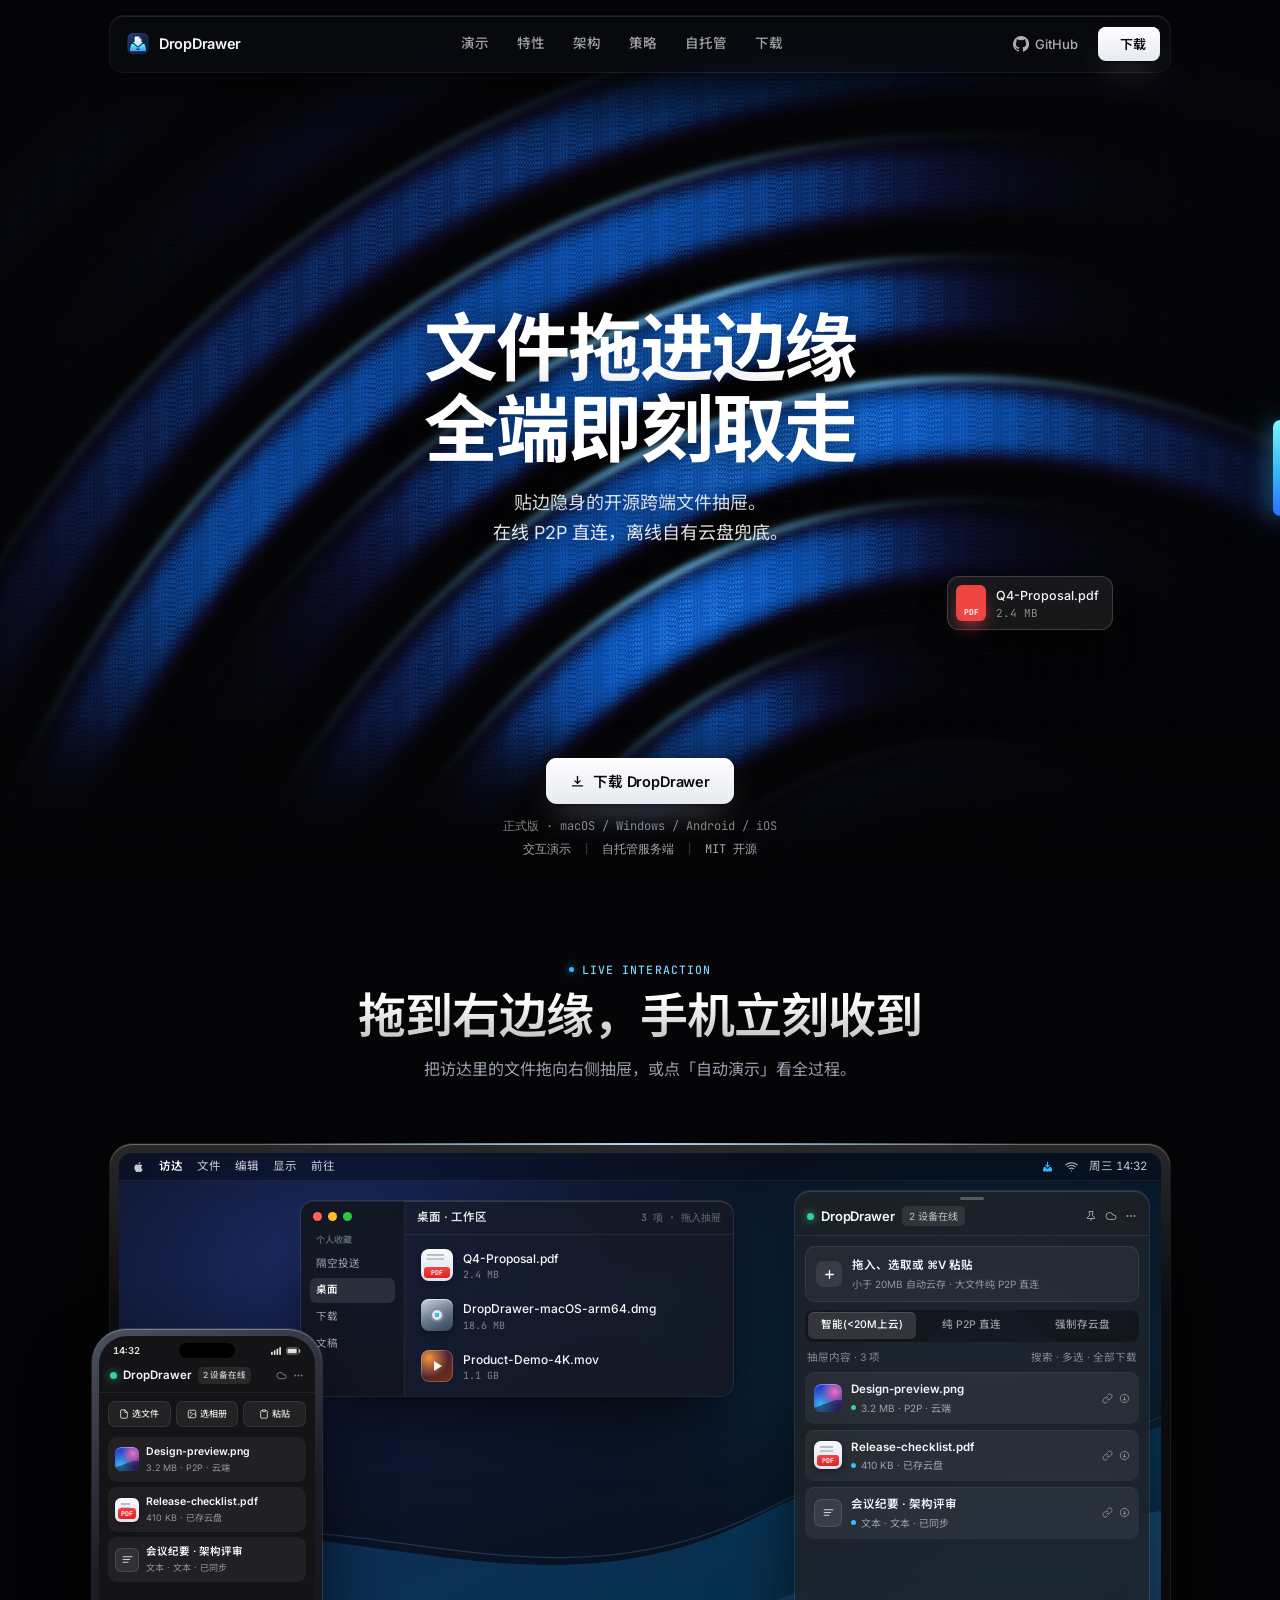
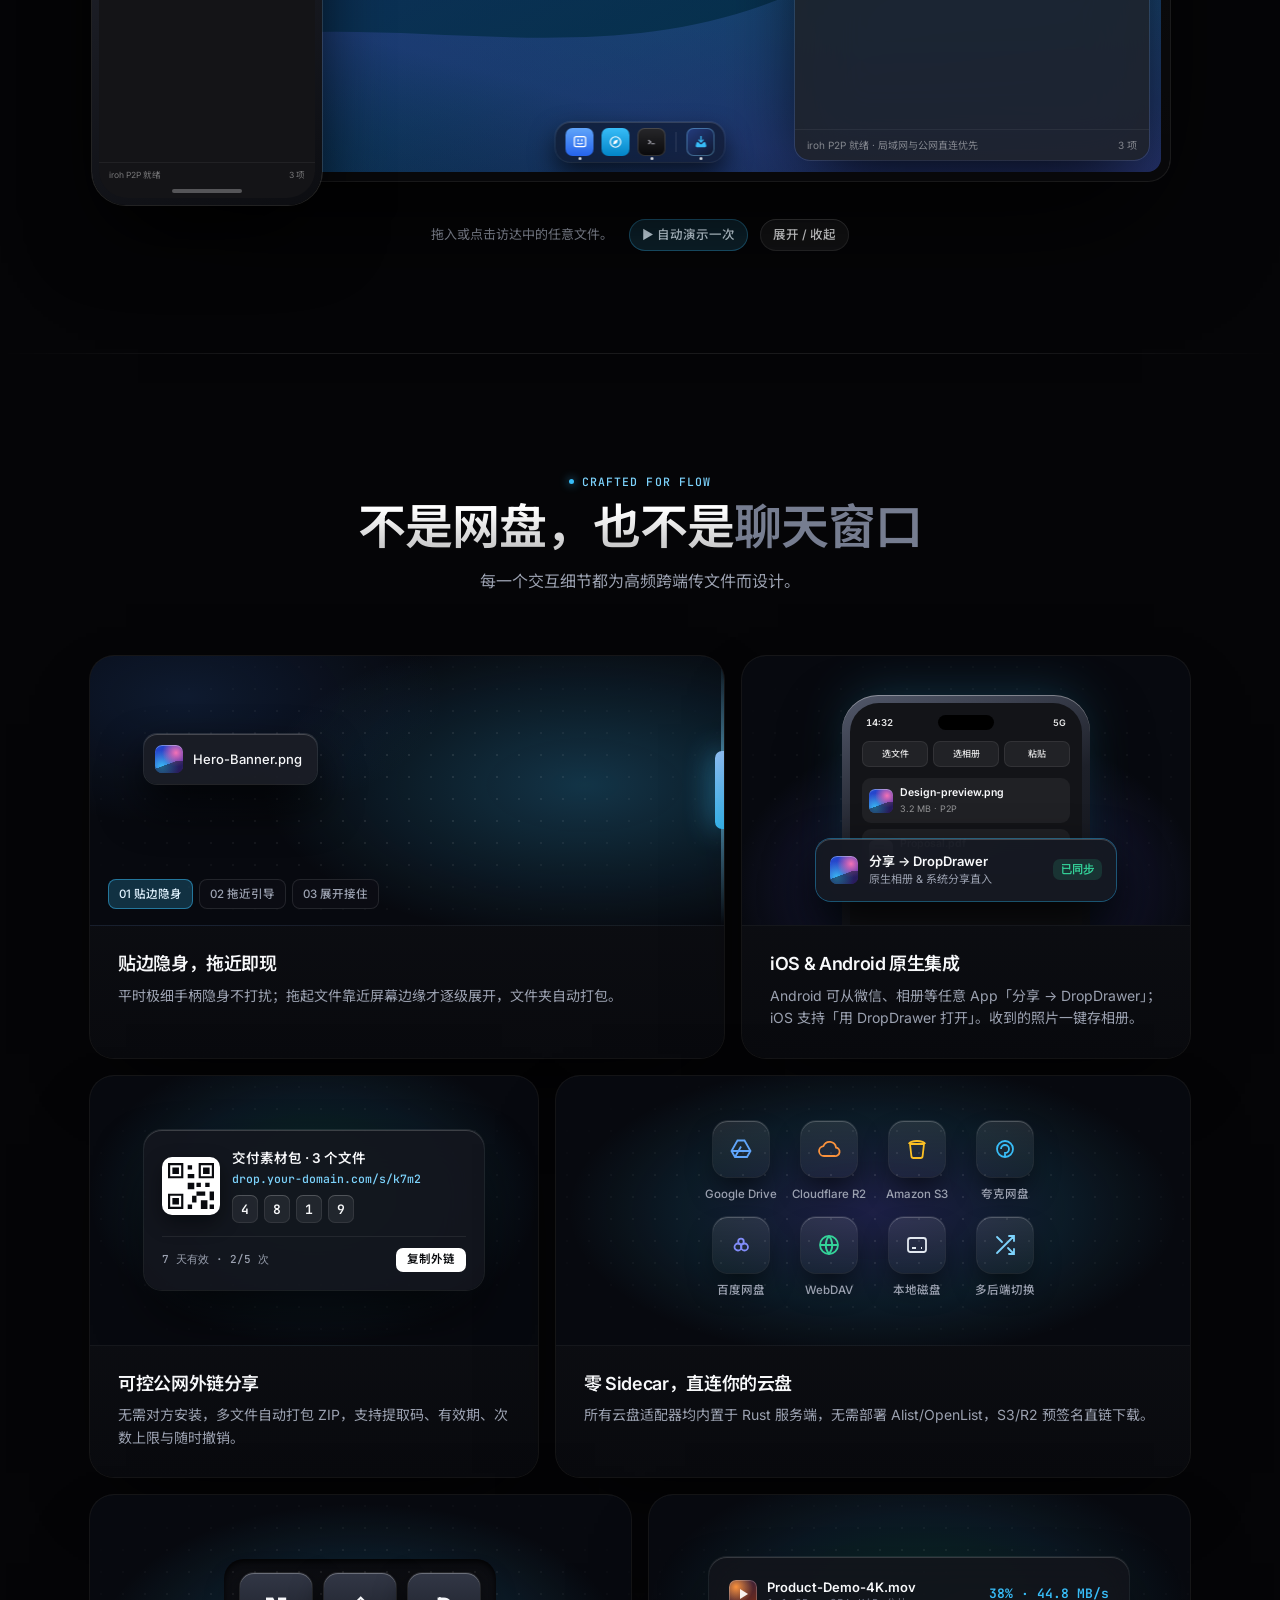
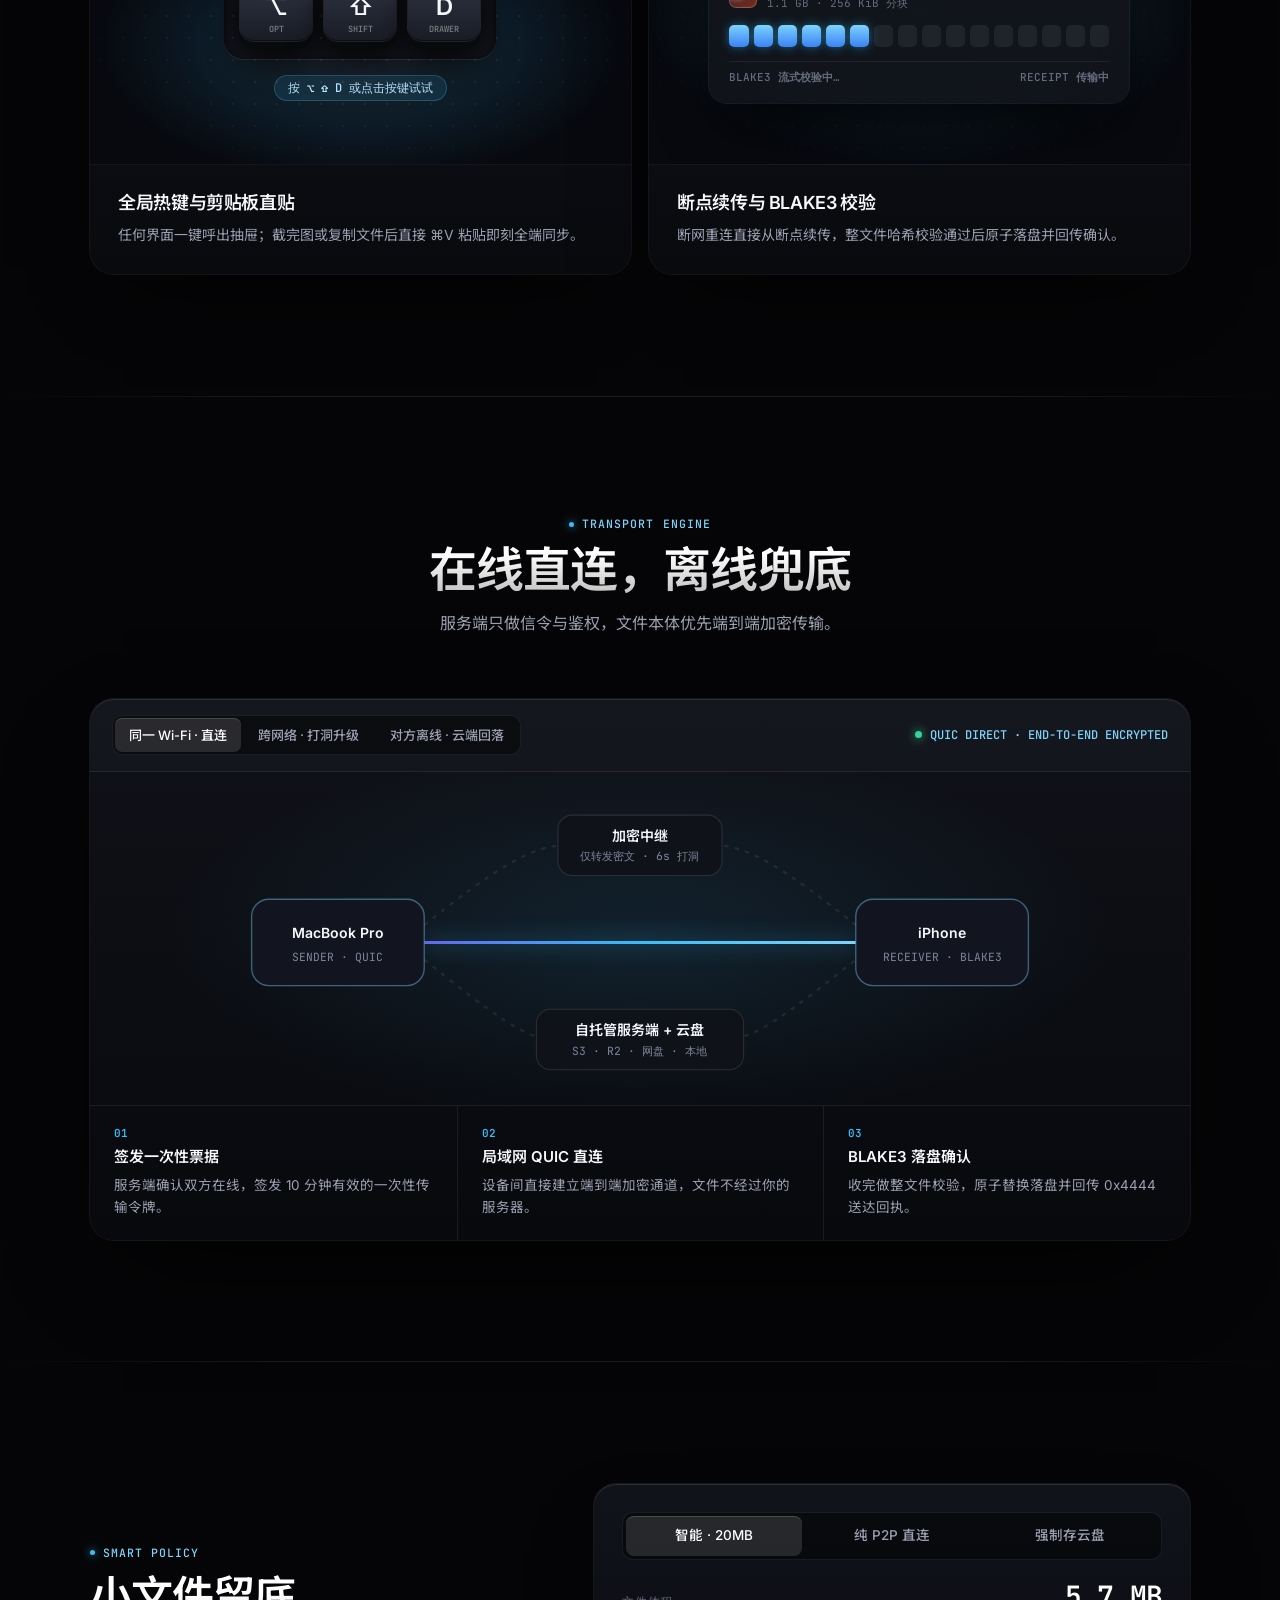
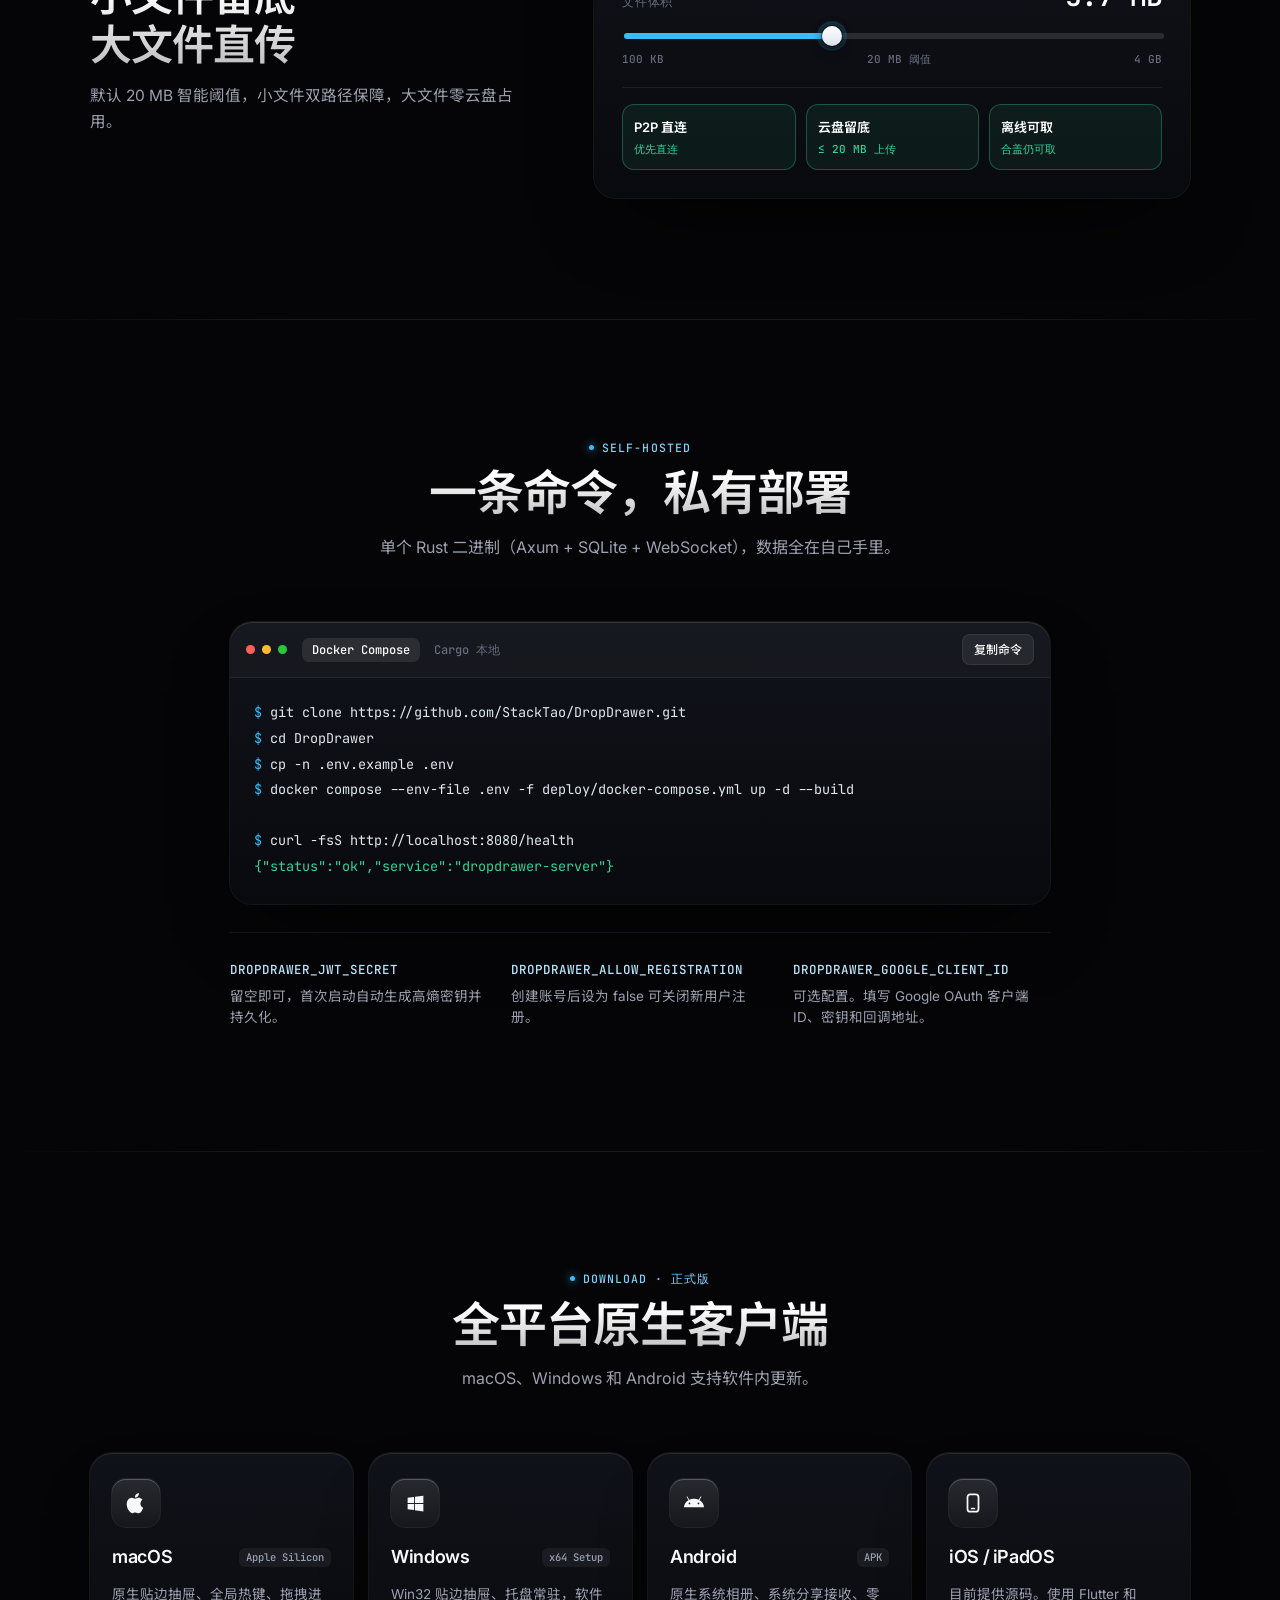
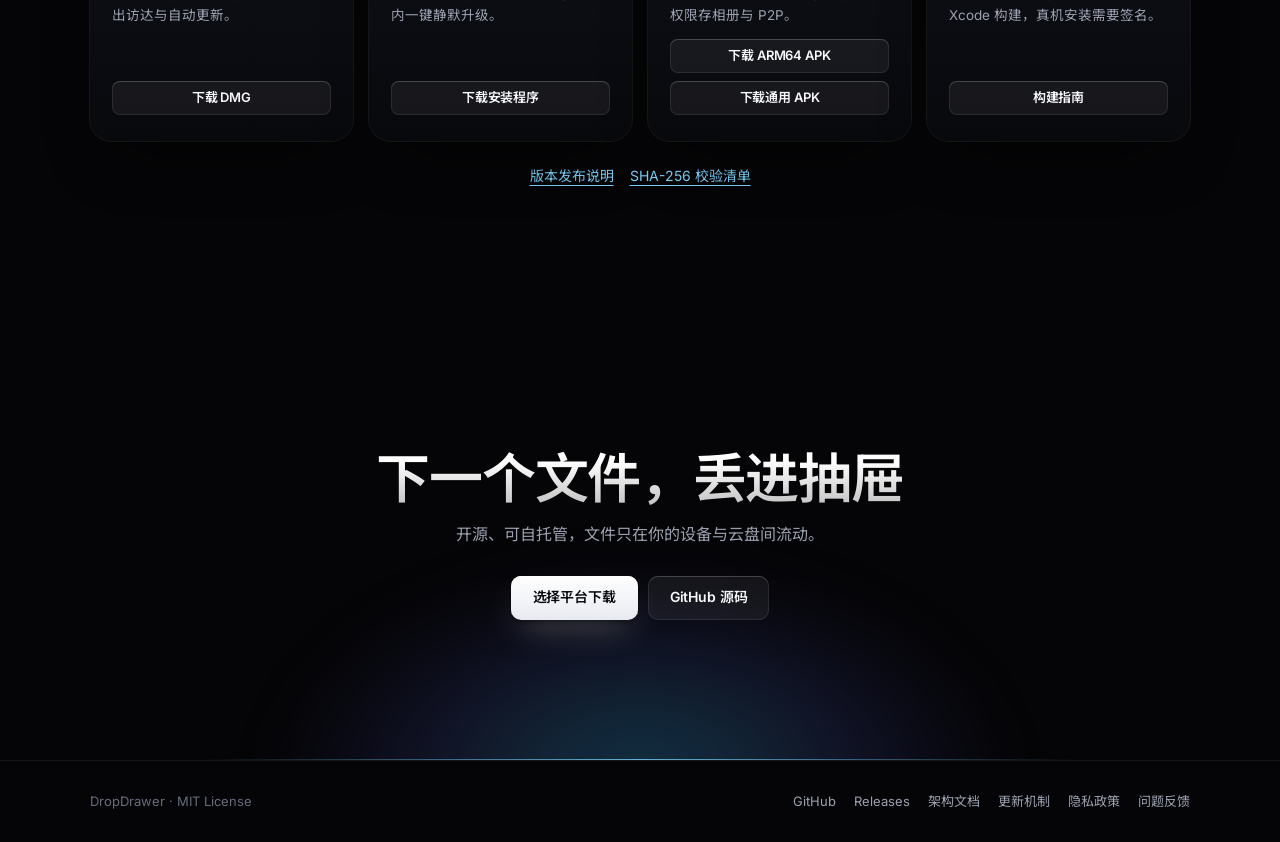
==== commit cd58a980: "Publish the refreshed DropDrawer homepage" ====
--- a/website/index.html
+++ b/website/index.html
@@ -213,6 +213,54 @@
   background: linear-gradient(180deg, transparent 0%, var(--bg) 100%);
 }
 .hero-spacer { height: 1px; }
+.nobr { white-space: nowrap; }
+
+/* The product's own gesture on the first screen: a file glides to the
+   screen edge, the guide pill appears, the handle lights up. Wide screens
+   only, so it never crosses the headline. */
+.hero-edge { position: absolute; inset: 0; z-index: 1; pointer-events: none; display: none; }
+@media (min-width: 1100px) { .hero-edge { display: block; } }
+.he-handle {
+  position: absolute; right: 0; top: 52%; width: 7px; height: 96px; transform: translateY(-50%);
+  border-radius: 7px 0 0 7px; background: linear-gradient(180deg, #7cf5ff, #38bdf8 50%, #2f6bff);
+  box-shadow: 0 0 22px rgba(56, 189, 248, 0.85), 0 0 70px rgba(56, 189, 248, 0.45);
+  animation: he-handle 7s ease-in-out infinite;
+}
+.he-pill {
+  position: absolute; right: 22px; top: 52%; display: flex; align-items: center; gap: 9px; height: 44px; padding: 0 16px 0 8px;
+  border-radius: 13px; font-size: 13px; font-weight: 500; color: #f3f5f8; white-space: nowrap;
+  background: rgba(12, 14, 20, 0.88); backdrop-filter: blur(14px);
+  box-shadow: inset 0 0 0 1px rgba(255, 255, 255, 0.16), 0 0 46px -8px rgba(56, 189, 248, 0.75);
+  transform: translateY(-50%) scale(0.92); transform-origin: right center; opacity: 0;
+  animation: he-pill 7s ease-in-out infinite;
+}
+.he-ico { width: 28px; height: 28px; border-radius: 8px; display: grid; place-items: center; color: #04121c; background: linear-gradient(135deg, #7cf5ff, #38bdf8 45%, #2f6bff); }
+.he-file {
+  position: absolute; left: 74%; top: 64%; display: flex; align-items: center; gap: 10px; padding: 9px 14px 9px 9px;
+  border-radius: 12px; color: #f3f5f8; font-size: 12.5px; font-weight: 500;
+  background: rgba(255, 255, 255, 0.08); backdrop-filter: blur(12px);
+  box-shadow: inset 0 0 0 1px rgba(255, 255, 255, 0.16), 0 18px 40px -14px rgba(0, 0, 0, 0.8);
+  animation: he-file 7s cubic-bezier(0.45, 0, 0.25, 1) infinite;
+}
+.he-name small { display: block; font: 400 11px/1.3 var(--font-mono); color: rgba(255, 255, 255, 0.5); }
+.he-doc { width: 30px; height: 36px; border-radius: 6px; display: grid; place-items: end center; padding-bottom: 5px; font: 700 8px/1 var(--font-mono); color: #fff; background: #ef4444; box-shadow: 0 8px 18px -6px #ef4444; }
+@keyframes he-file {
+  0%, 8% { opacity: 0; transform: translate(-30px, 18px) rotate(-3deg); }
+  16% { opacity: 1; transform: translate(0, 0) rotate(-3deg); }
+  52% { opacity: 1; transform: translate(min(17vw, 240px), -10vh) rotate(4deg); }
+  62% { opacity: 0; transform: translate(min(20vw, 280px), -11vh) rotate(4deg) scale(0.6); }
+  100% { opacity: 0; transform: translate(min(20vw, 280px), -11vh) scale(0.6); }
+}
+@keyframes he-pill {
+  0%, 30% { opacity: 0; transform: translateY(-50%) scale(0.92); }
+  40%, 60% { opacity: 1; transform: translateY(-50%) scale(1); }
+  70%, 100% { opacity: 0; transform: translateY(-50%) scale(0.96); }
+}
+@keyframes he-handle {
+  0%, 55% { opacity: 0.55; }
+  62% { opacity: 1; box-shadow: 0 0 30px rgba(124, 245, 255, 1), 0 0 110px rgba(56, 189, 248, 0.8); }
+  80%, 100% { opacity: 0.55; }
+}
 .hero-center {
   position: relative;
   z-index: 2;
@@ -436,6 +484,13 @@
   .stage-controls { margin-top: 18px; }
 }
 @media (max-width: 620px) {
+  /* A full-height hero on a tall phone leaves a gap between headline and button. */
+  .hero { height: auto; min-height: 0; max-height: none; padding: 132px 0 64px; justify-content: center; gap: 40px; }
+  .hero-spacer { display: none; }
+  .md-drop small, .md-subbar, .md-foot span:first-child { display: none; }
+  .md-drop b { white-space: nowrap; overflow: hidden; text-overflow: ellipsis; }
+  .md-drop > div { min-width: 0; }
+  .md-foot { justify-content: flex-end; }
   .desk { aspect-ratio: 4 / 3.4; }
   .mac-bar span, .mac-dock { display: none; }
   .finder-win { left: 3%; top: 36px; width: 47%; }
@@ -994,9 +1049,14 @@
   <section class="hero">
     <canvas id="hero-canvas" aria-hidden="true"></canvas>
     <div class="hero-spacer" aria-hidden="true"></div>
+    <div class="hero-edge" aria-hidden="true">
+      <div class="he-file"><span class="he-doc">PDF</span><span class="he-name">Q4-Proposal.pdf<small>2.4 MB</small></span></div>
+      <div class="he-pill"><span class="he-ico"><svg width="12" height="12" viewBox="0 0 24 24" fill="currentColor"><path d="M5 13h3l2.2 2.4a2.5 2.5 0 0 0 3.6 0L16 13h3l1.6 6.2A2 2 0 0 1 18.7 21H5.3a2 2 0 0 1-1.9-1.8ZM11 3h2v7.6l2.3-2.3 1.4 1.4L12 14.4 7.3 9.7l1.4-1.4 2.3 2.3Z"/></svg></span>拖到这儿，放入跨端抽屉</div>
+      <div class="he-handle"></div>
+    </div>
 
     <div class="hero-center">
-      <h1>文件拖进边缘<br>全端即刻取走。</h1>
+      <h1>文件拖进边缘<br>全端即刻取走</h1>
       <p class="hero-sub">贴边隐身的开源跨端文件抽屉。<br>在线 P2P 直连，离线自有云盘兜底。</p>
     </div>
 
@@ -1155,7 +1215,7 @@
     <div class="wrap">
       <div class="sec-head reveal">
         <span class="eyebrow"><i></i>CRAFTED FOR FLOW</span>
-        <h2><span class="t-grad">不是网盘，也不是</span><span class="t-dim">聊天窗口</span></h2>
+        <h2><span class="t-grad">不是网盘，</span><span class="nobr"><span class="t-grad">也不是</span><span class="t-dim">聊天窗口</span></span></h2>
         <p>每一个交互细节都为高频跨端传文件而设计。</p>
       </div>
 
@@ -1212,7 +1272,7 @@
           </div>
           <div class="bcard-body">
             <h3>iOS &amp; Android 原生集成</h3>
-            <p>支持原生系统相册、微信/相册直接分享入屉，收到照片一键存相册。</p>
+            <p>Android 可从微信、相册等任意 App「分享 → DropDrawer」；iOS 支持「用 DropDrawer 打开」。收到的照片一键存相册。</p>
           </div>
         </article>
 
@@ -1347,7 +1407,7 @@
 
             <!-- Receiver Device -->
             <rect class="dg-dev" x="580" y="92" width="160" height="80" rx="16"/>
-            <text class="dg-title" x="660" y="128" text-anchor="middle">iPhone / Win</text>
+            <text class="dg-title" x="660" y="128" text-anchor="middle">iPhone</text>
             <text class="dg-sub" x="660" y="149" text-anchor="middle">RECEIVER · BLAKE3</text>
 
             <!-- Relay -->
@@ -1454,7 +1514,7 @@
         <article class="dl-card" data-plat="windows">
           <div class="dl-medallion" aria-hidden="true"><svg width="21" height="21" viewBox="0 0 24 24" fill="currentColor"><path d="M3 5.5 10.4 4.5v7H3ZM11.4 4.4 21 3v8.5h-9.6ZM3 12.5h7.4v7L3 18.5ZM11.4 12.5H21V21l-9.6-1.4Z"/></svg></div>
           <div class="dl-head"><h3>Windows</h3><span class="dl-tag">x64 Setup</span></div>
-          <p>Win32 贴边抽屉、Win11 亚克力毛玻璃与静默升级。</p>
+          <p>Win32 贴边抽屉、托盘常驻，软件内一键静默升级。</p>
           <a class="btn btn-ghost btn-sm" href="https://github.com/StackTao/DropDrawer/releases/latest/download/DropDrawer-Windows-x64-Setup.exe">下载安装程序</a>
         </article>
         <article class="dl-card" data-plat="android">
@@ -1659,16 +1719,25 @@
         addEventListener('resize', resize, { passive: true });
 
         const start = performance.now();
+        let visible = true, frame = 0;
         const draw = (now) => {
+          frame = 0;
           mx += (tx - mx) * 0.06;
           my += (ty - my) * 0.06;
           gl.uniform2f(uRes, canvas.width, canvas.height);
           gl.uniform1f(uTime, reduce ? 1.8 : (now - start) * 0.001 + 1.4);
           gl.uniform2f(uMouse, mx, my);
           gl.drawArrays(gl.TRIANGLE_STRIP, 0, 4);
-          if (!reduce) requestAnimationFrame(draw);
+          if (!reduce && visible) frame = requestAnimationFrame(draw);
         };
-        requestAnimationFrame(draw);
+        frame = requestAnimationFrame(draw);
+        // A full-screen shader keeps the GPU busy; pause it while the hero is off screen.
+        if ('IntersectionObserver' in window) {
+          new IntersectionObserver(([entry]) => {
+            visible = entry.isIntersecting;
+            if (visible && !reduce && !frame) frame = requestAnimationFrame(draw);
+          }).observe(canvas);
+        }
         return;
       }
     }
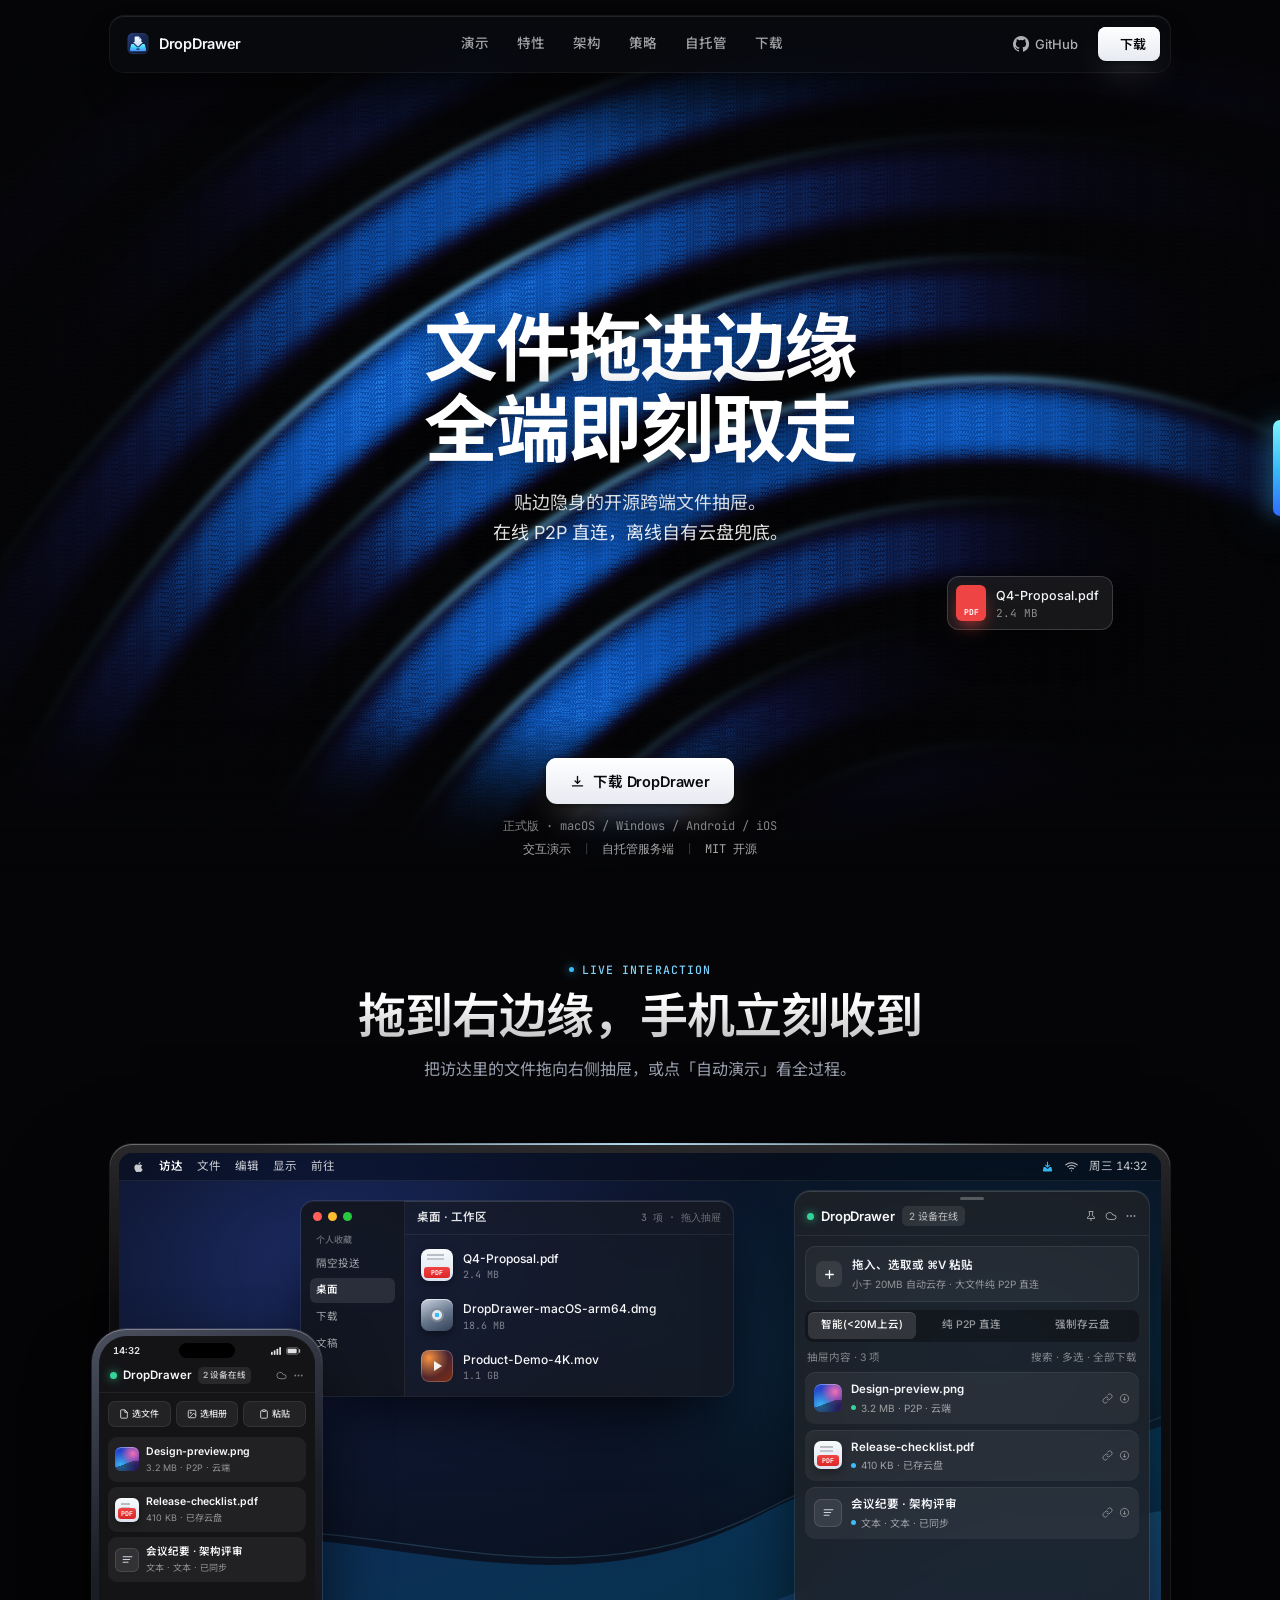
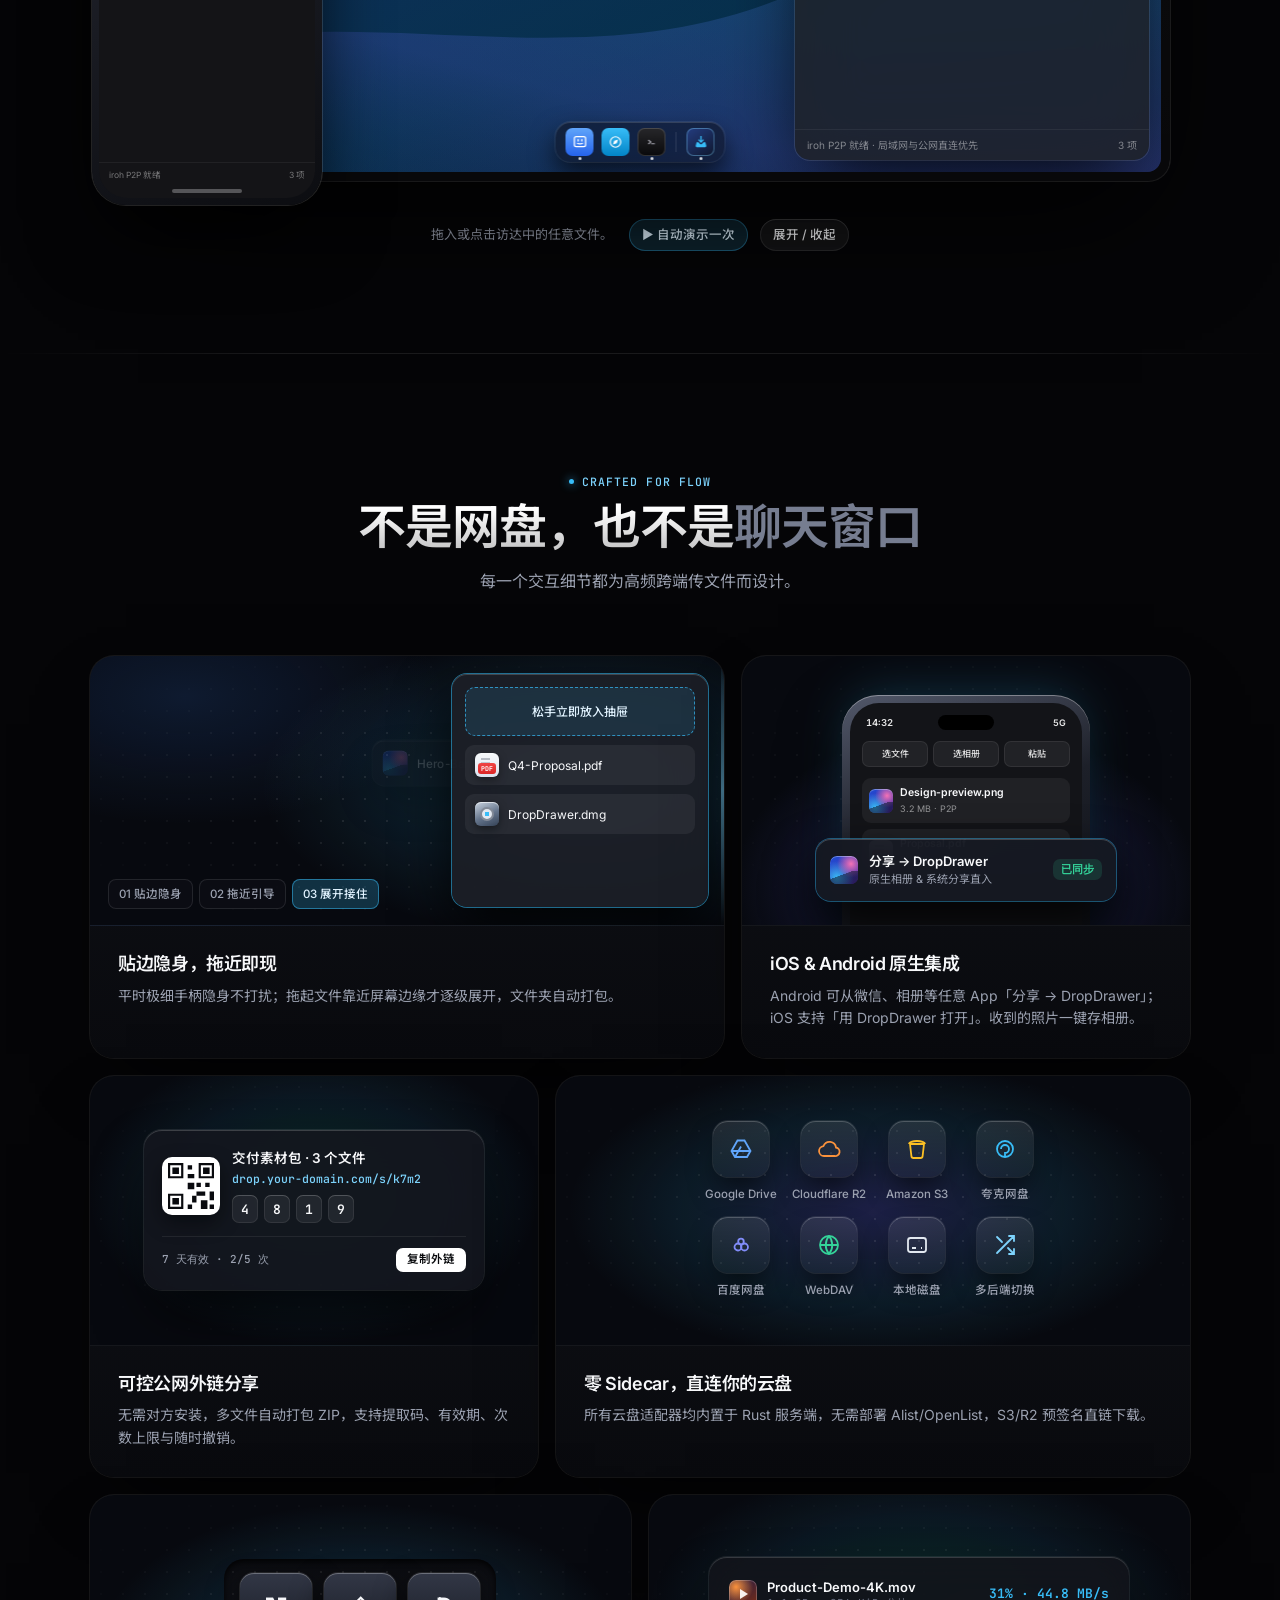
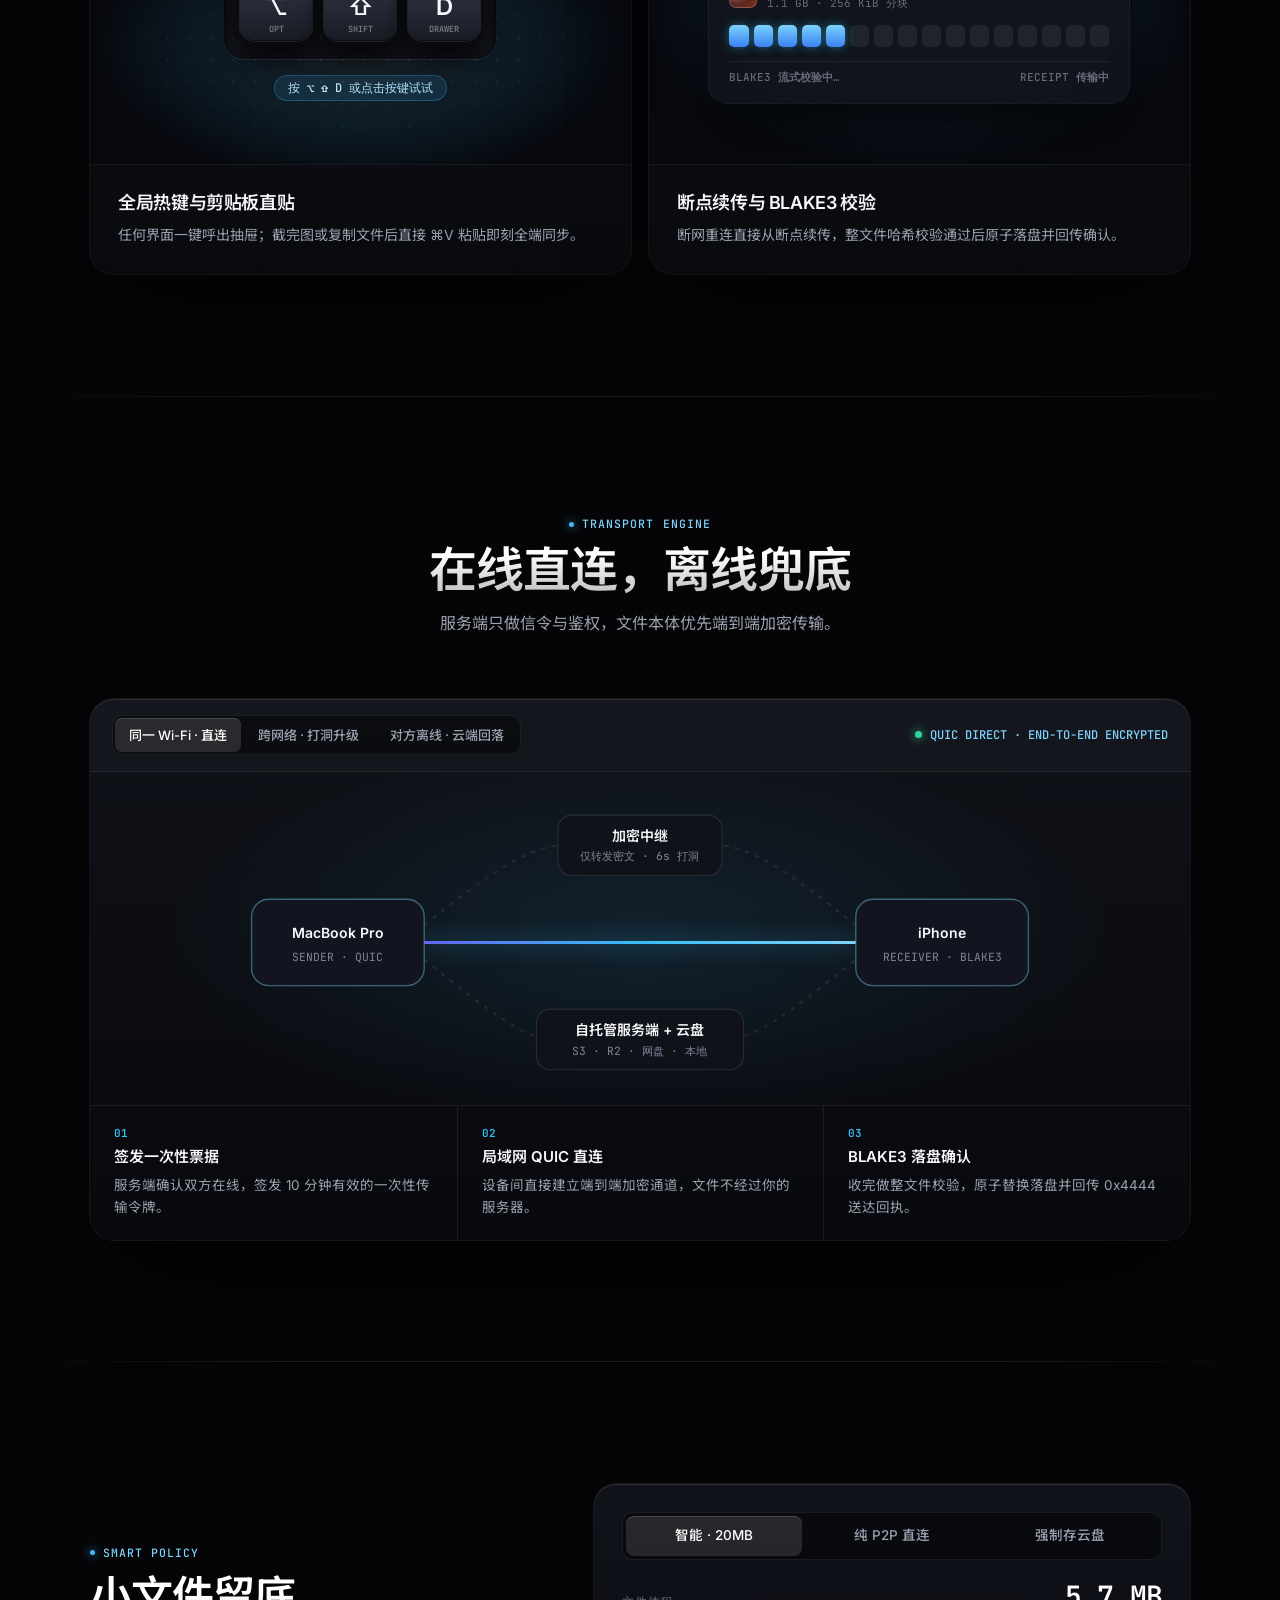
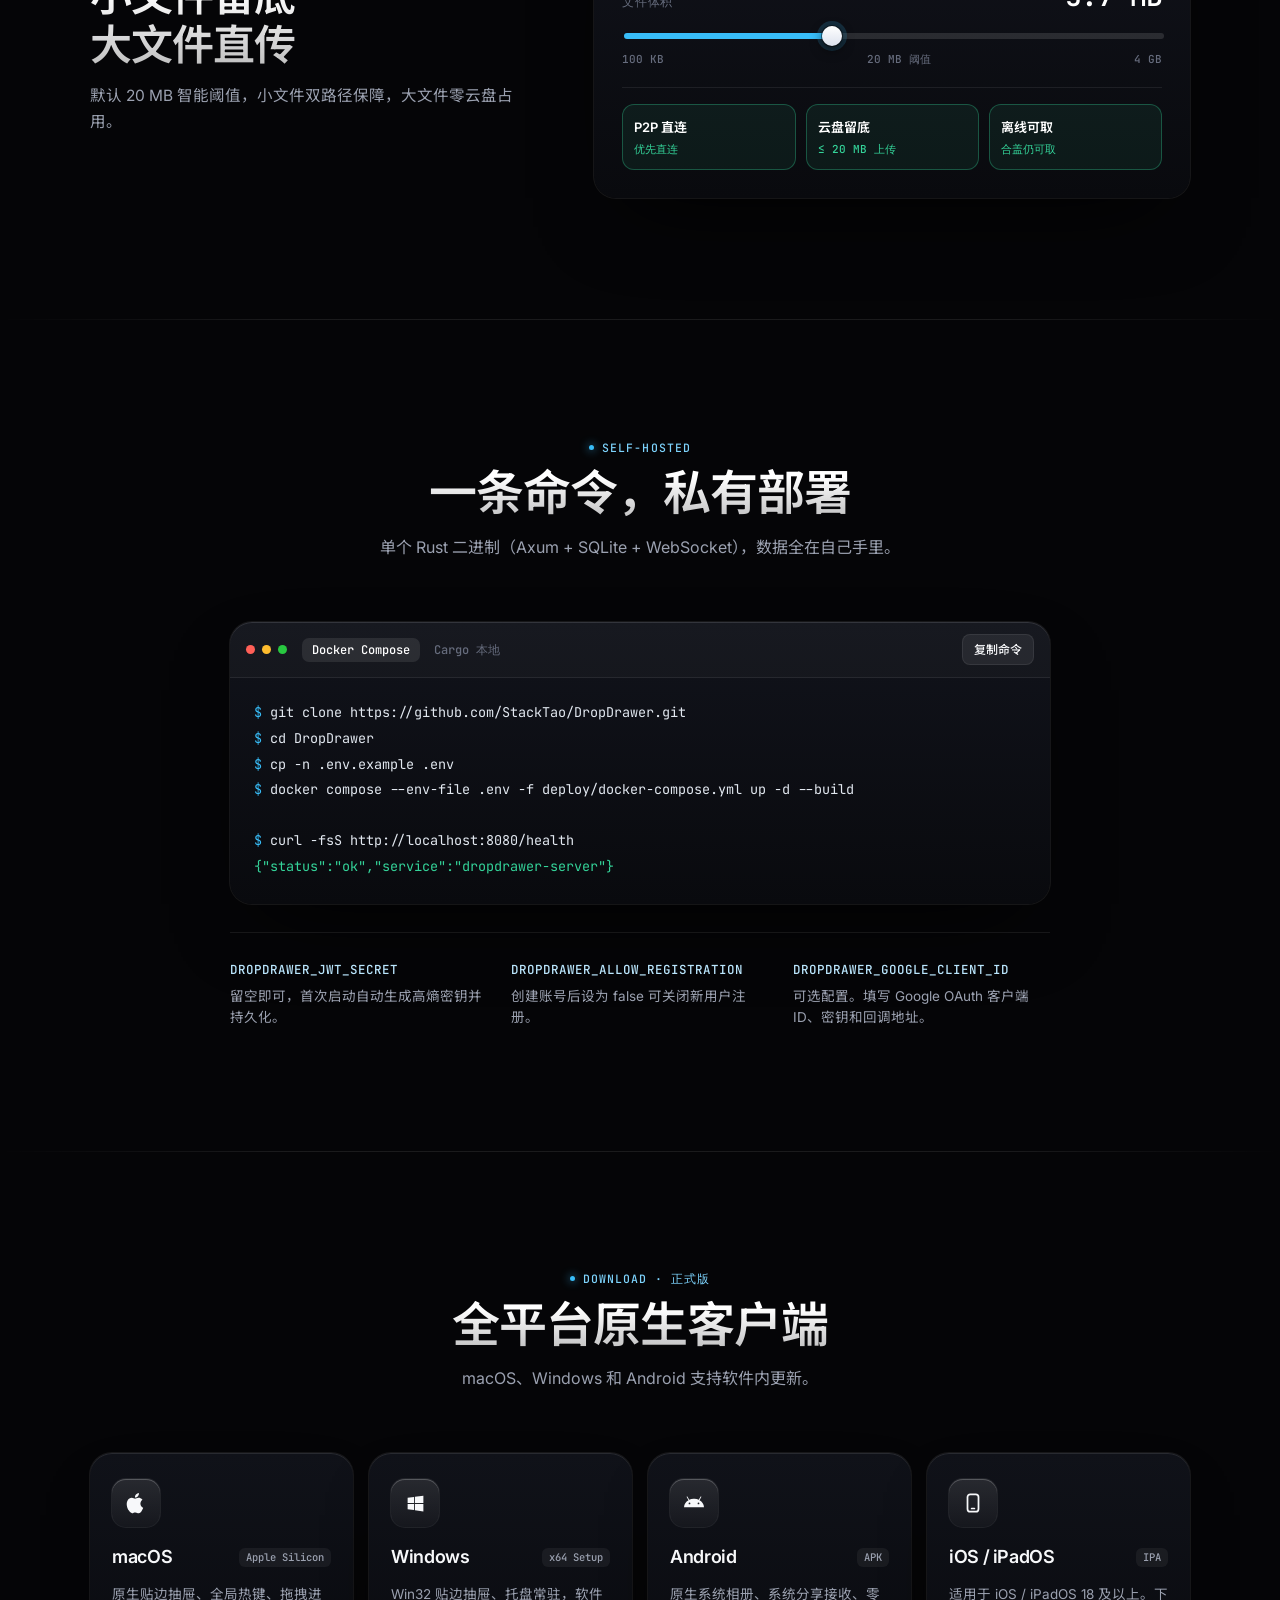
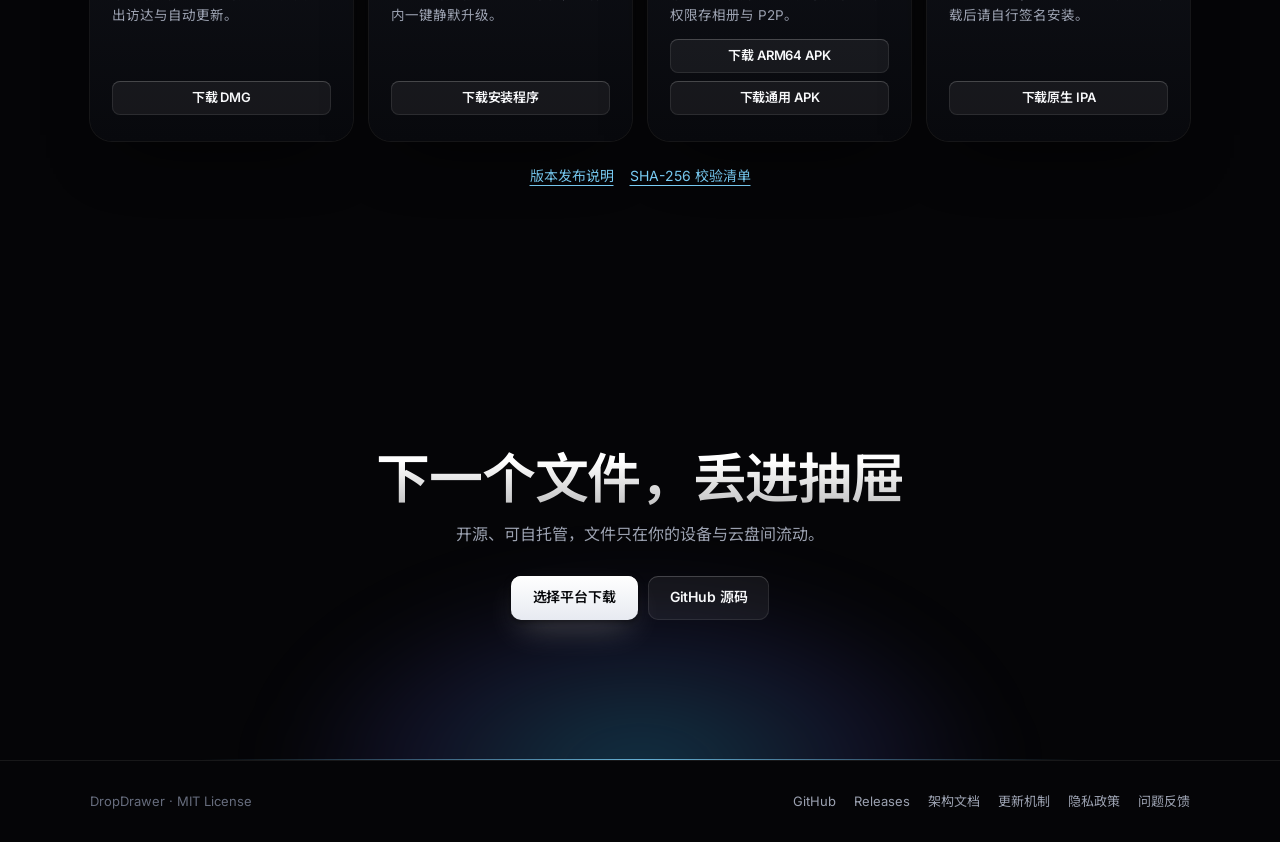
==== commit 47b43278: "Link the native iOS IPA from the website" ====
--- a/website/index.html
+++ b/website/index.html
@@ -1528,9 +1528,9 @@
         </article>
         <article class="dl-card" id="ios-download" data-plat="ios">
           <div class="dl-medallion" aria-hidden="true"><svg width="22" height="22" viewBox="0 0 24 24" fill="none" stroke="currentColor" stroke-width="1.9"><rect x="6" y="2.5" width="12" height="19" rx="3"/><path d="M10.5 18h3" stroke-linecap="round"/></svg></div>
-          <div class="dl-head"><h3>iOS / iPadOS</h3></div>
-          <p>目前提供源码。使用 Flutter 和 Xcode 构建，真机安装需要签名。</p>
-          <a class="btn btn-ghost btn-sm" href="https://github.com/StackTao/DropDrawer#ios" target="_blank" rel="noopener">构建指南</a>
+          <div class="dl-head"><h3>iOS / iPadOS</h3><span class="dl-tag">IPA</span></div>
+          <p>适用于 iOS / iPadOS 18 及以上。下载后请自行签名安装。</p>
+          <a class="btn btn-ghost btn-sm" href="https://github.com/StackTao/DropDrawer/releases/latest/download/DropDrawer-iOS-native-arm64-unsigned.ipa">下载原生 IPA</a>
         </article>
       </div>
       <div class="dl-release-links">
@@ -1773,8 +1773,7 @@
   let platform;
   if (isIOS) {
     platform = 'ios';
-    ctaLabel.textContent = '查看 iOS 构建指南';
-    $('#hero-primary-cta').href = '#ios-download';
+    ctaLabel.textContent = '下载 iOS IPA';
   } else if (/Android/i.test(ua)) {
     platform = 'android';
     ctaLabel.textContent = '下载 Android 版';
@@ -1794,10 +1793,9 @@
     const button = $('.btn', card);
     card.classList.add('featured');
     button.classList.replace('btn-ghost', 'btn-primary');
-    if (!isIOS) {
-      $('#hero-primary-cta').href = button.href;
-      $('#nav-dl-btn').href = button.href;
-    }
+    const downloadTarget = isIOS ? '#ios-download' : button.href;
+    $('#hero-primary-cta').href = downloadTarget;
+    $('#nav-dl-btn').href = downloadTarget;
   }
 
   // The download links work without JavaScript or the release metadata.
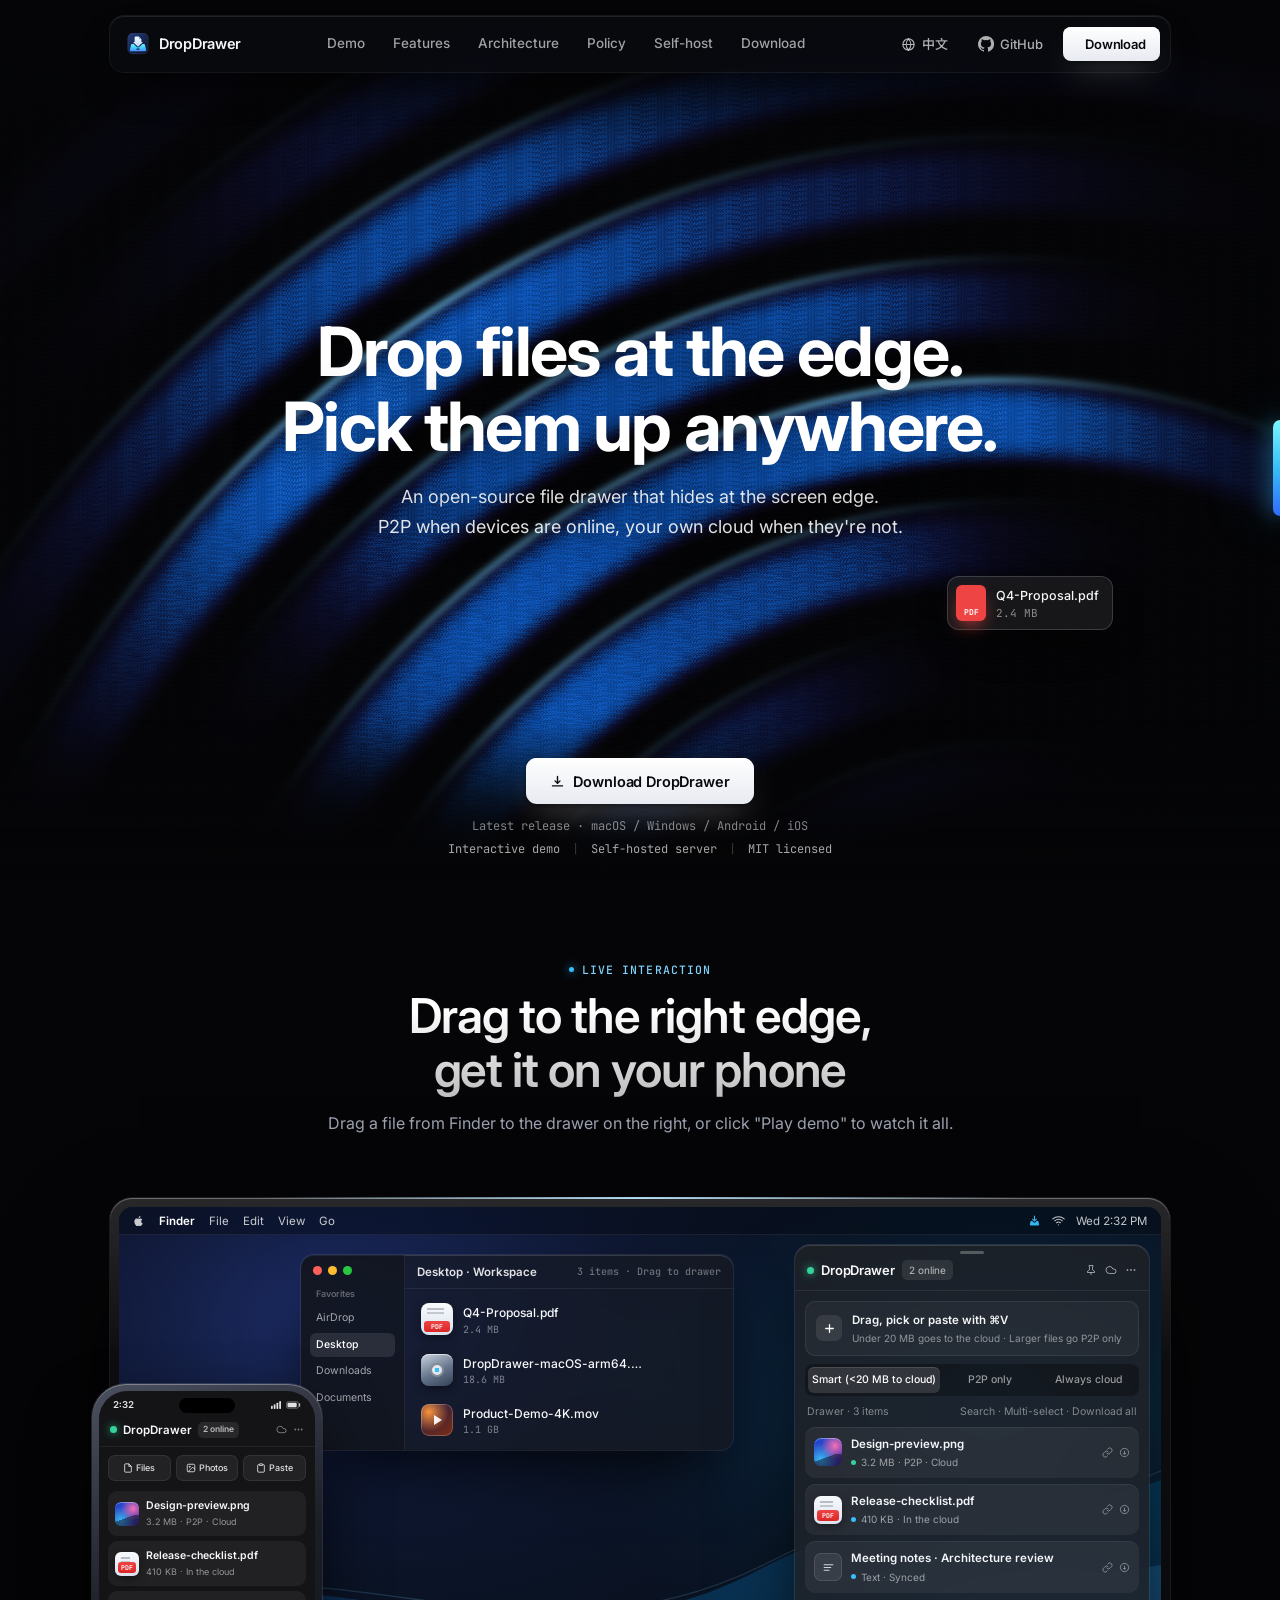
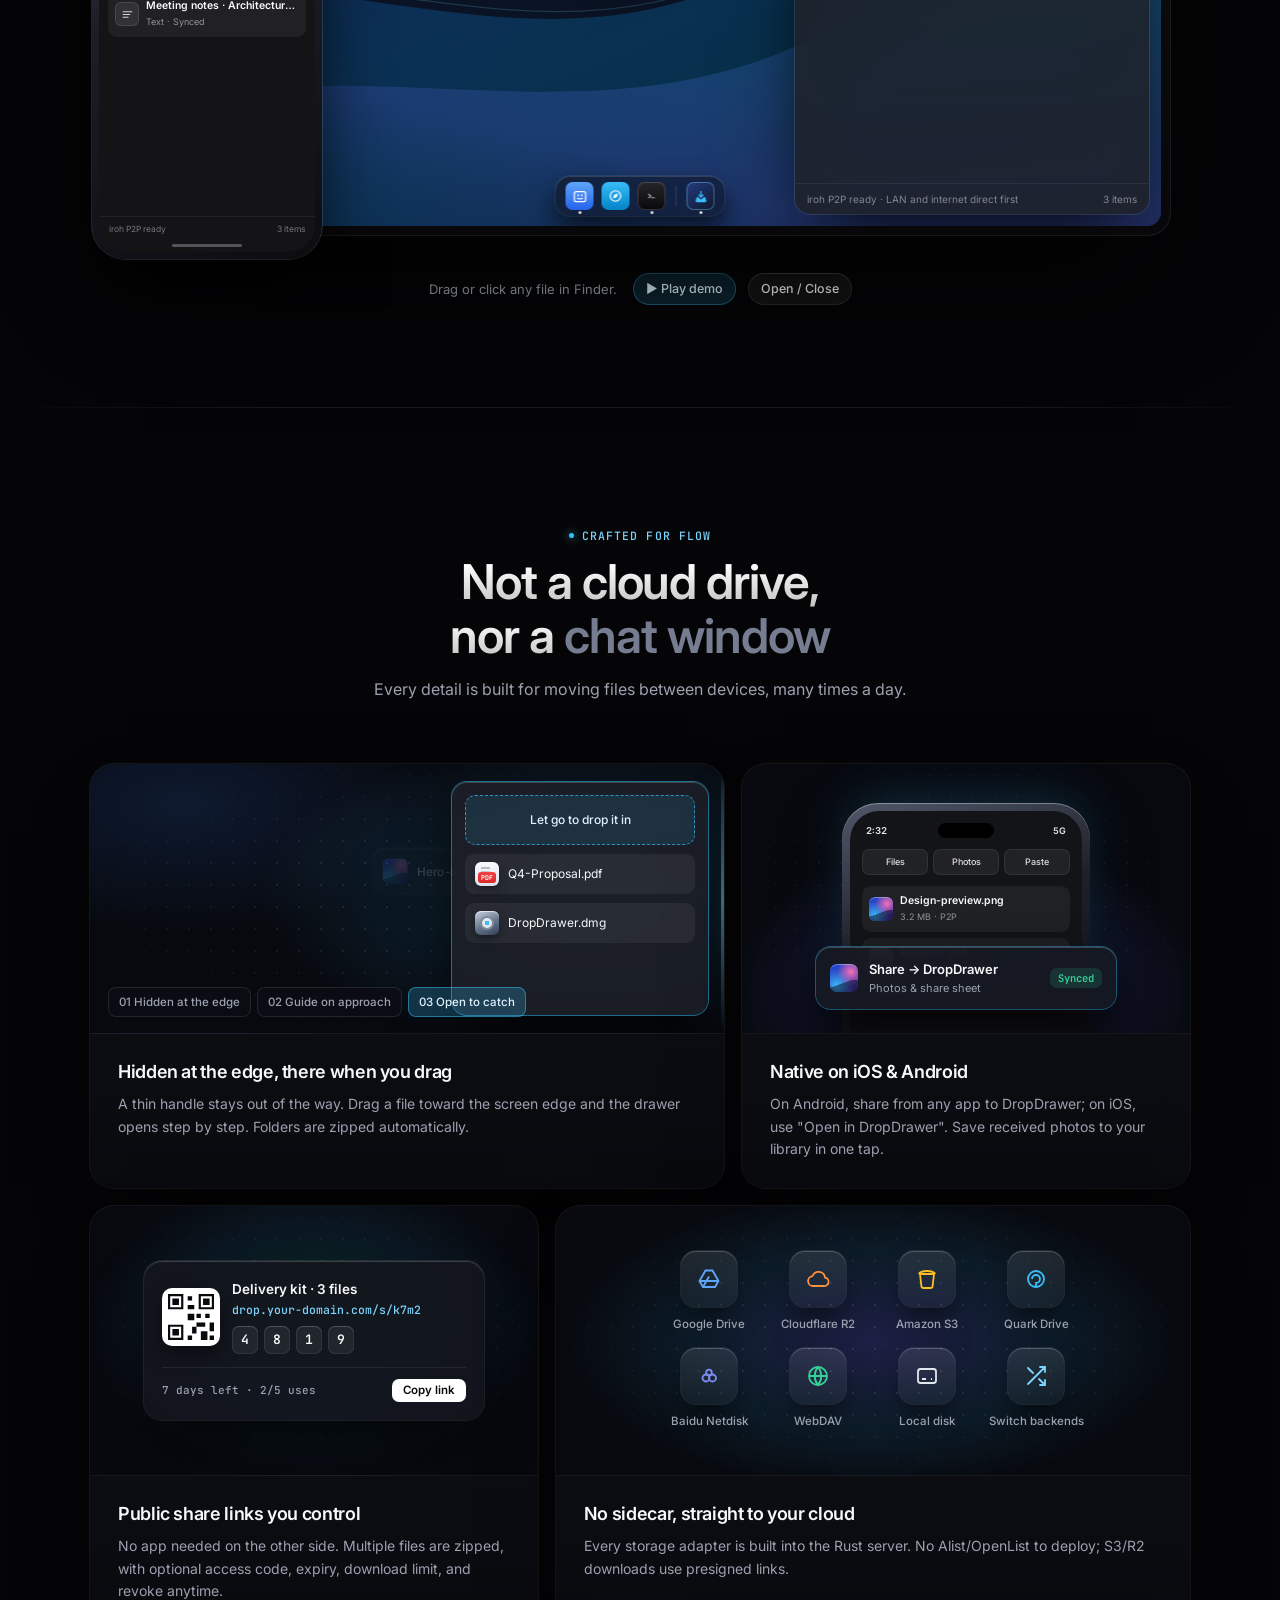
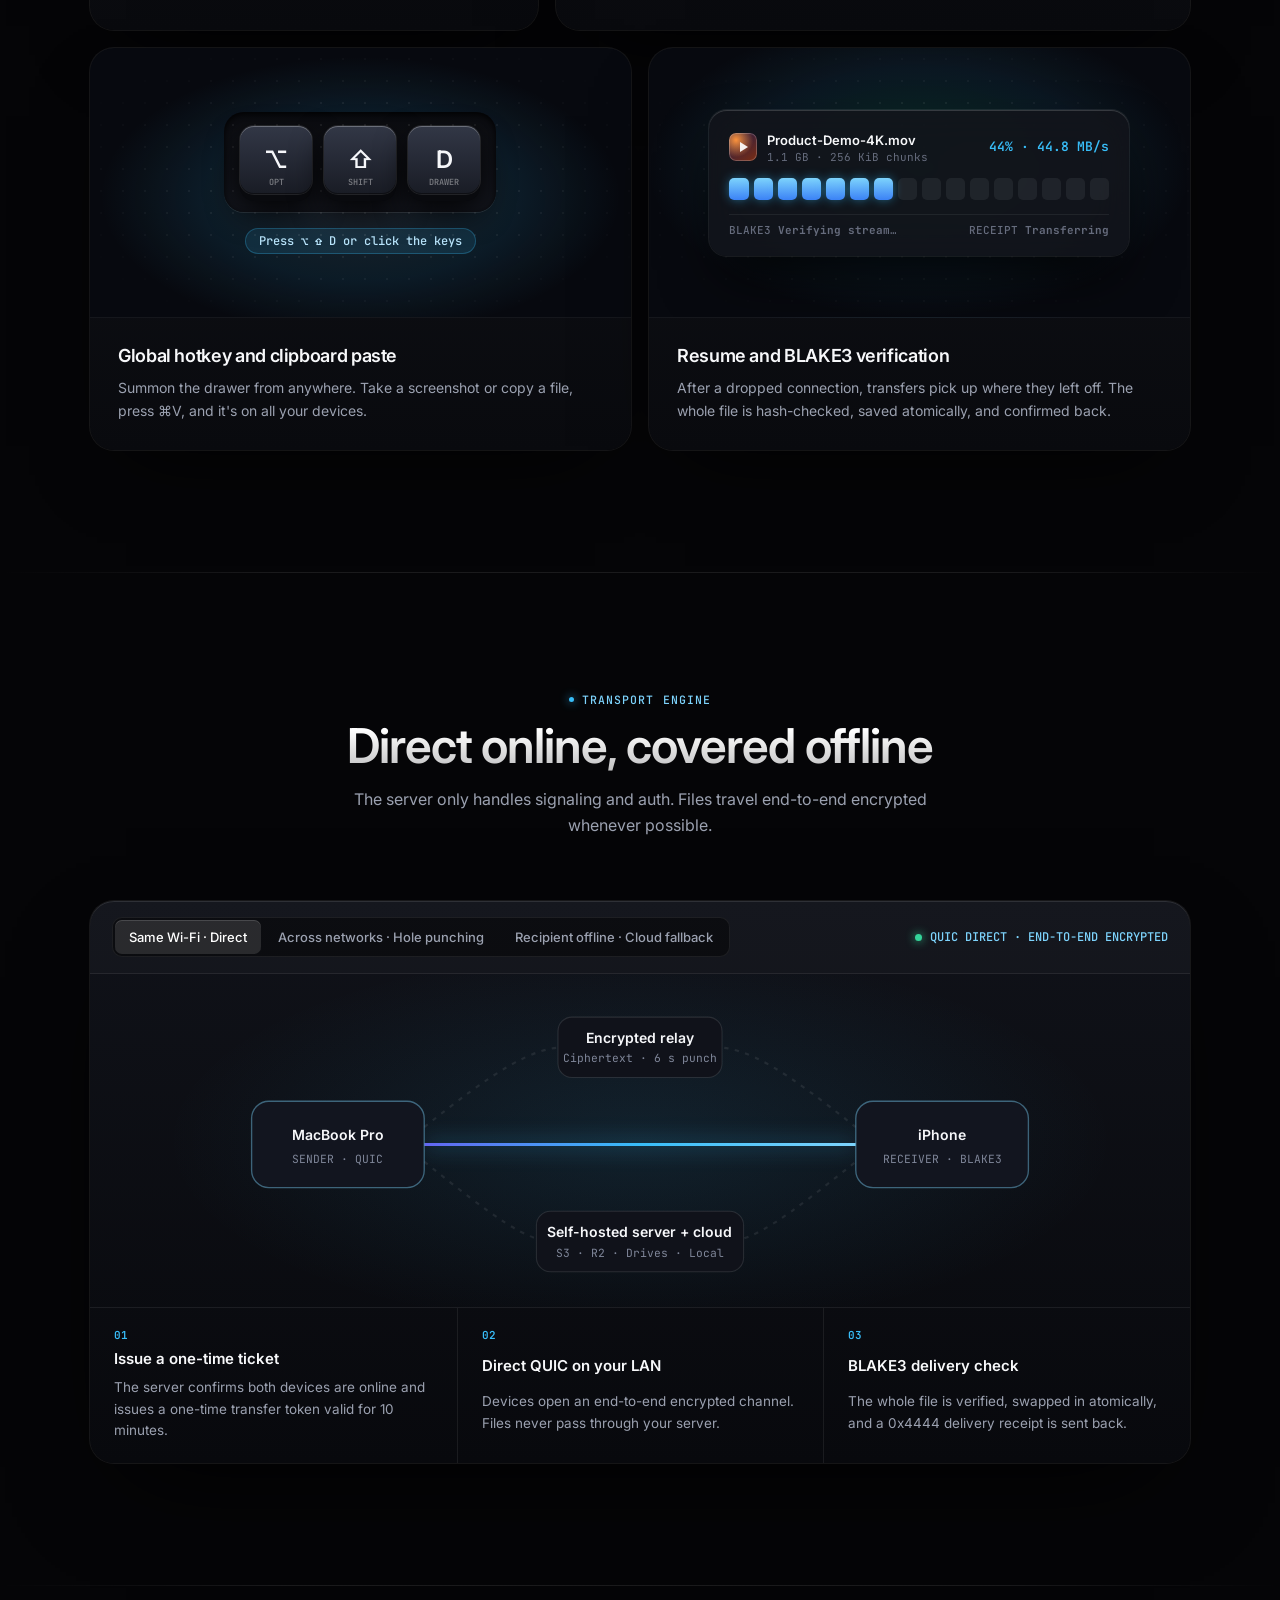
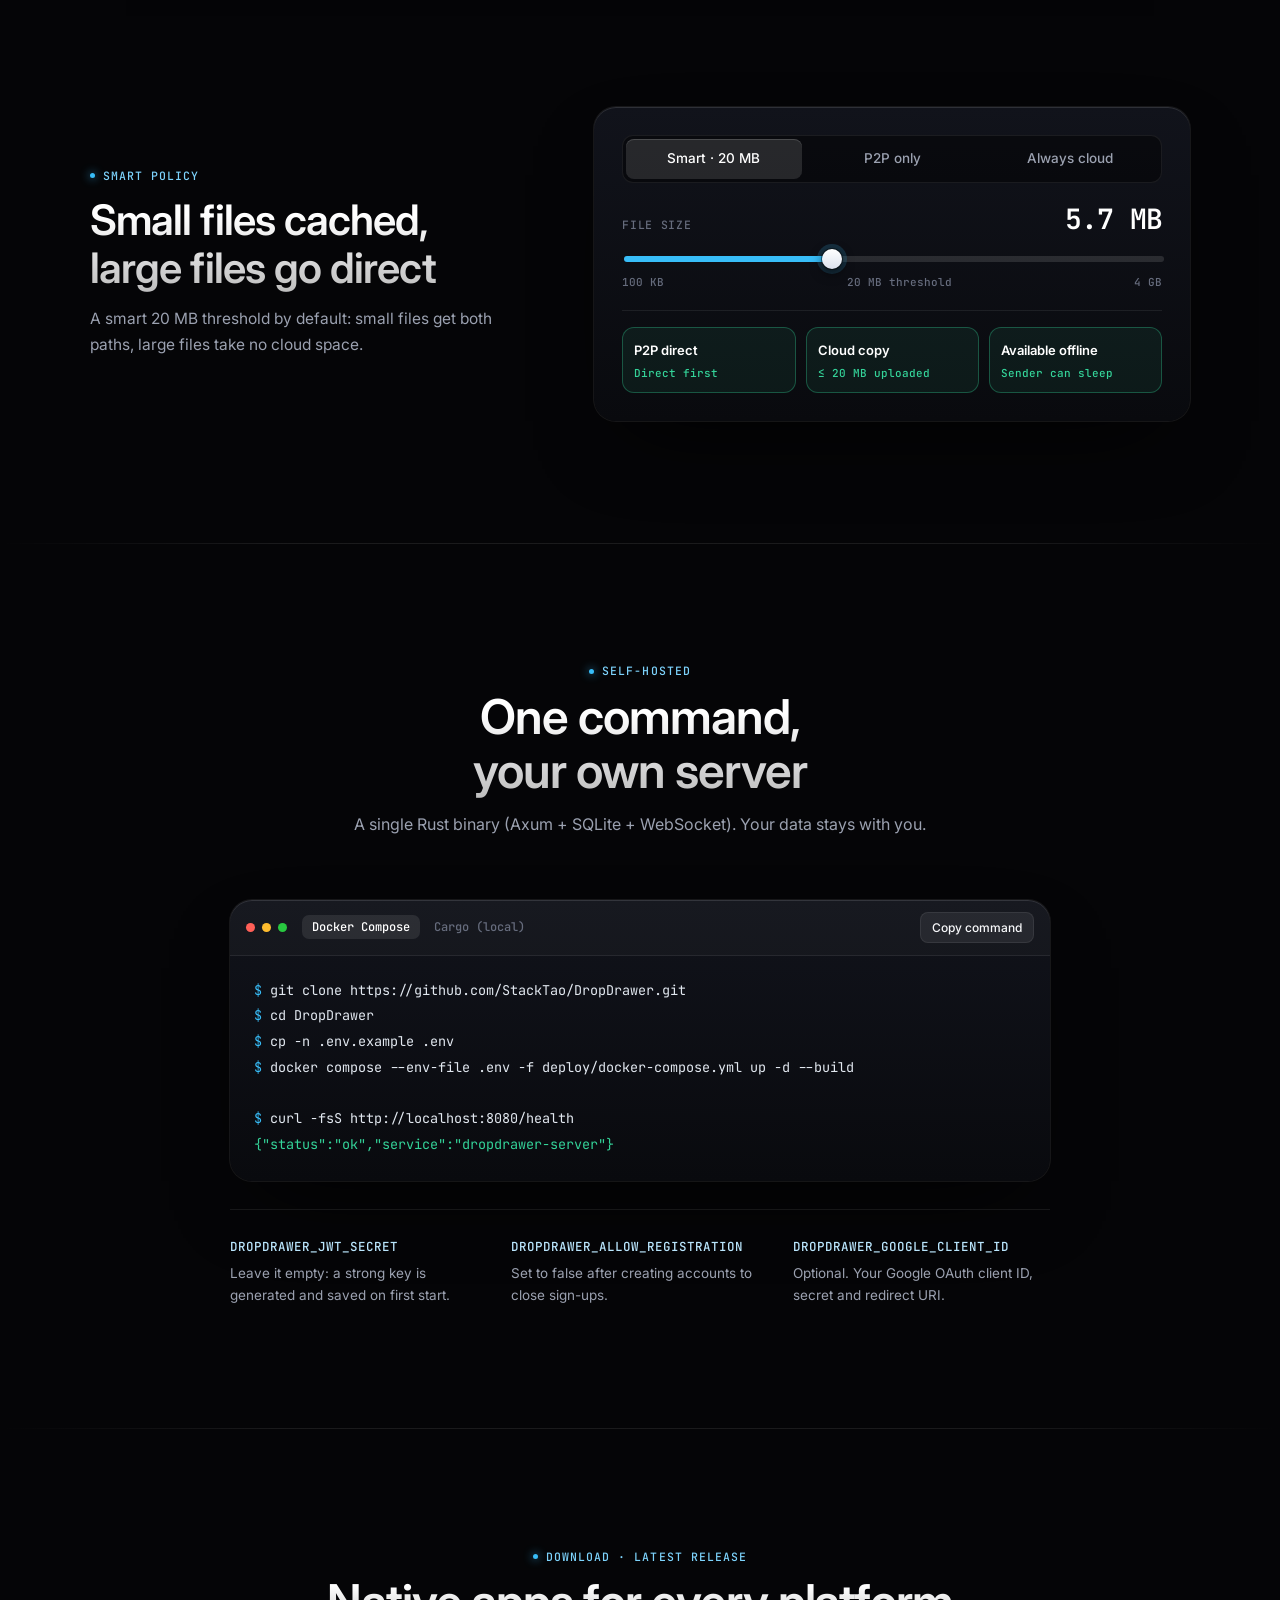
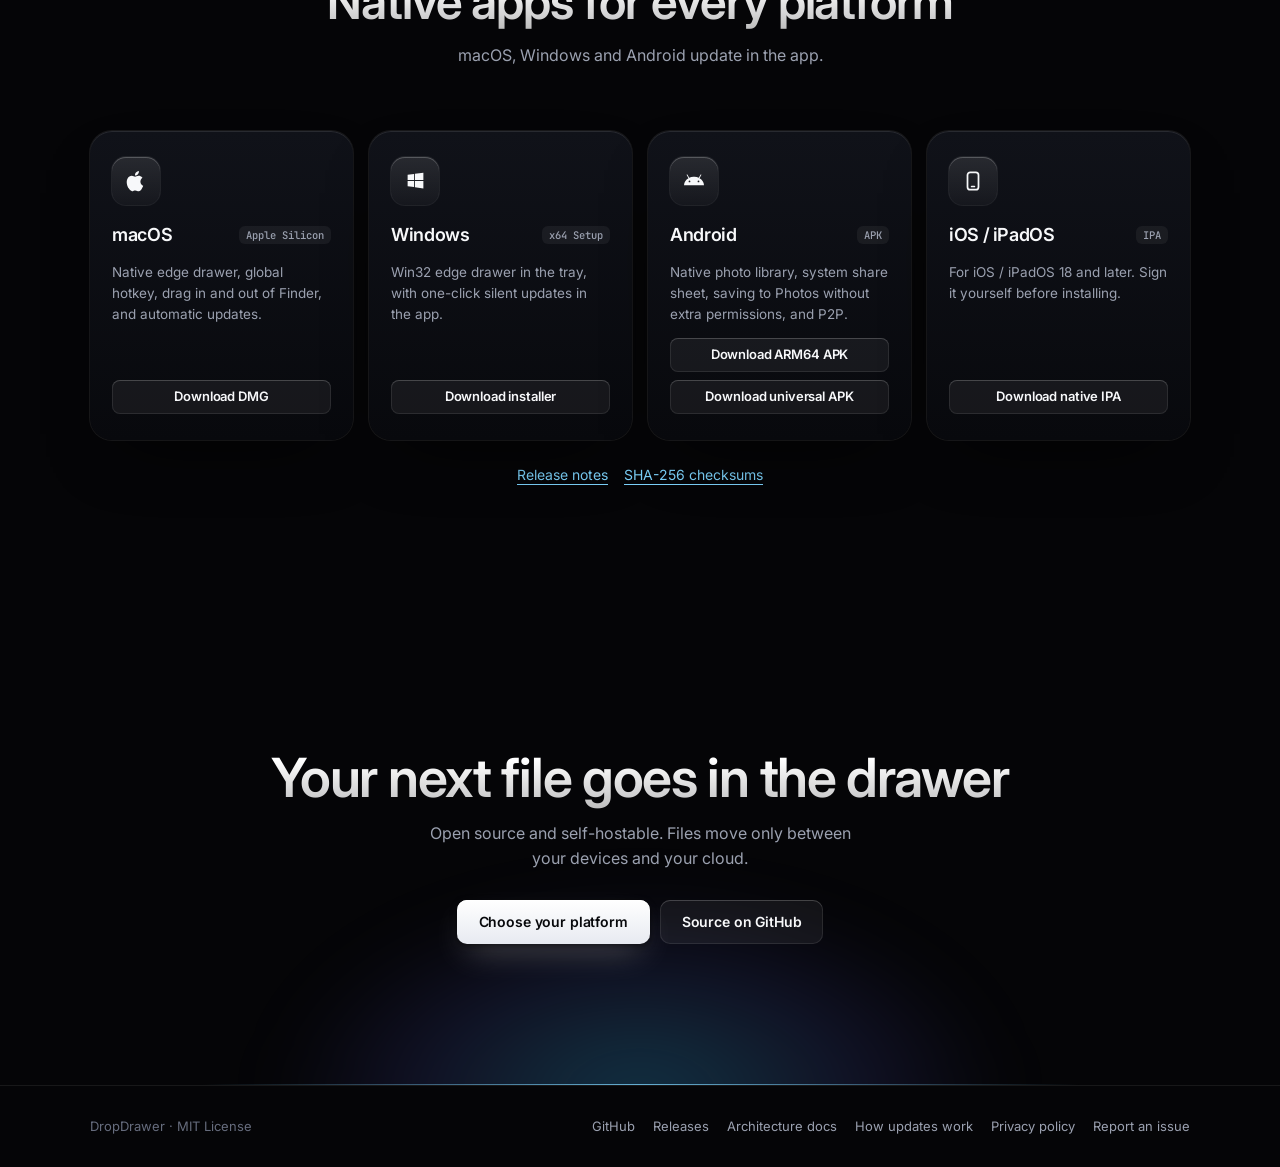
==== commit ada15b9e: "Localize DropDrawer in English and Chinese" ====
--- a/website/index.html
+++ b/website/index.html
@@ -184,6 +184,7 @@
 .nav-right { display: flex; align-items: center; gap: 10px; }
 .nav-gh { display: inline-flex; align-items: center; gap: 6px; height: 34px; padding: 0 10px; border-radius: 8px; font-size: 13px; font-weight: 500; color: rgba(255, 255, 255, 0.68); transition: color 0.16s; }
 .nav-gh:hover { color: #fff; }
+.nav-lang { background: none; border: 0; font-family: inherit; cursor: pointer; }
 @media (max-width: 780px) { .nav-links { display: none; } .nav-right { margin-left: auto; } .nav-gh span { display: none; } }
 
 /* =========================================================
@@ -289,6 +290,9 @@
   max-width: 440px;
   text-shadow: 0 2px 24px rgba(0, 0, 0, 0.9), 0 0 36px rgba(0, 0, 0, 0.75);
 }
+html[lang="en"] .hero-center { width: min(820px, 100%); }
+html[lang="en"] .hero h1 { font-size: clamp(38px, 5.6vw, 68px); }
+html[lang="en"] .hero-sub { max-width: 600px; }
 .hero-bottom {
   position: relative;
   z-index: 2;
@@ -1032,6 +1036,10 @@
       <a href="#download">下载</a>
     </nav>
     <div class="nav-right">
+      <button type="button" class="nav-gh nav-lang" data-lang-switch>
+        <svg width="15" height="15" viewBox="0 0 24 24" fill="none" stroke="currentColor" stroke-width="1.8" aria-hidden="true"><circle cx="12" cy="12" r="9"/><path d="M3 12h18M12 3c2.5 2.6 3.8 5.6 3.8 9s-1.3 6.4-3.8 9c-2.5-2.6-3.8-5.6-3.8-9S9.5 5.6 12 3Z"/></svg>
+        <span>English</span>
+      </button>
       <a class="nav-gh" href="https://github.com/StackTao/DropDrawer" target="_blank" rel="noopener">
         <svg width="16" height="16" viewBox="0 0 16 16" fill="currentColor" aria-hidden="true"><path d="M8 0a8 8 0 0 0-2.53 15.59c.4.07.55-.17.55-.38v-1.33c-2.23.48-2.7-1.07-2.7-1.07-.36-.92-.89-1.17-.89-1.17-.73-.5.06-.49.06-.49.8.06 1.23.83 1.23.83.71 1.22 1.87.87 2.33.66.07-.52.28-.87.5-1.07-1.78-.2-3.65-.89-3.65-3.95 0-.87.31-1.59.82-2.15-.08-.2-.36-1.02.08-2.12 0 0 .67-.21 2.2.82a7.6 7.6 0 0 1 4 0c1.53-1.04 2.2-.82 2.2-.82.44 1.1.16 1.92.08 2.12.51.56.82 1.28.82 2.15 0 3.07-1.87 3.75-3.65 3.95.29.25.54.73.54 1.48v2.2c0 .21.15.46.55.38A8 8 0 0 0 8 0Z"/></svg>
         <span>GitHub</span>
@@ -1121,7 +1129,7 @@
                   <span class="fs-lbl">个人收藏</span>
                   <span class="fs-row">隔空投送</span>
                   <span class="fs-row on">桌面</span>
-                  <span class="fs-row">下载</span>
+                  <span class="fs-row" data-en="Downloads">下载</span>
                   <span class="fs-row">文稿</span>
                 </div>
               </div>
@@ -1568,8 +1576,287 @@
 </footer>
 
 <script>
+/* Site language. The page is written in Chinese; English visitors get the
+ * strings below. Order: ?lang=zh|en, then the visitor's earlier choice, then
+ * the browser languages (Chinese for zh-*, English for everything else).
+ * English entries may hold "singular|plural", picked by the first number. */
+(() => {
+  const KEY = 'dd_site_lang';
+  const EN = {
+    "DropDrawer — 文件拖进边缘，全端即刻取走": "DropDrawer — Drop files at the screen edge, pick them up on any device",
+    "贴边隐身的开源跨端文件抽屉。在线基于 iroh QUIC 端到端直连，离线自动回落到你自己的云盘，支持 macOS、Windows、Android 与 iOS。": "An open-source, cross-platform file drawer that hides at the screen edge. Online it connects devices end to end over iroh QUIC; offline it falls back to your own cloud storage. For macOS, Windows, Android and iOS.",
+    "DropDrawer · 跨端文件抽屉": "DropDrawer · Cross-device file drawer",
+    "贴边隐身的跨端文件抽屉，支持 P2P 传输和自有云盘。": "A cross-device file drawer that hides at the screen edge, with P2P transfer and your own cloud storage.",
+    "DropDrawer 首页": "DropDrawer home",
+    "主导航": "Main navigation",
+    "演示": "Demo",
+    "特性": "Features",
+    "架构": "Architecture",
+    "策略": "Policy",
+    "自托管": "Self-host",
+    "下载": "Download",
+    "拖到这儿，放入跨端抽屉": "Drop here to add to the drawer",
+    "文件拖进边缘": "Drop files at the edge.",
+    "全端即刻取走": "Pick them up anywhere.",
+    "贴边隐身的开源跨端文件抽屉。": "An open-source file drawer that hides at the screen edge.",
+    "在线 P2P 直连，离线自有云盘兜底。": "P2P when devices are online, your own cloud when they're not.",
+    "下载 DropDrawer": "Download DropDrawer",
+    "正式版": "Latest release",
+    "交互演示": "Interactive demo",
+    "自托管服务端": "Self-hosted server",
+    "MIT 开源": "MIT licensed",
+    "拖到右边缘，手机立刻收到": "Drag to the right edge, get it on your phone",
+    "把访达里的文件拖向右侧抽屉，或点「自动演示」看全过程。": "Drag a file from Finder to the drawer on the right, or click \"Play demo\" to watch it all.",
+    "DropDrawer 桌面与手机同步交互演示": "DropDrawer desktop and phone sync demo",
+    "访达": "Finder",
+    "文件": "File",
+    "编辑": "Edit",
+    "显示": "View",
+    "前往": "Go",
+    "周三 14:32": "Wed 2:32 PM",
+    "访达文件列表": "Finder file list",
+    "个人收藏": "Favorites",
+    "隔空投送": "AirDrop",
+    "桌面": "Desktop",
+    "文稿": "Documents",
+    "桌面 · 工作区": "Desktop · Workspace",
+    "3 项 · 拖入抽屉": "3 items · Drag to drawer",
+    "点击展开抽屉": "Click to open the drawer",
+    "macOS 贴边抽屉": "macOS edge drawer",
+    "2 设备在线": "2 online",
+    "拖入、选取或 ⌘V 粘贴": "Drag, pick or paste with ⌘V",
+    "小于 20MB 自动云存 · 大文件纯 P2P 直连": "Under 20 MB goes to the cloud · Larger files go P2P only",
+    "演示抽屉存储策略": "Demo drawer storage policy",
+    "智能(<20M上云)": "Smart (<20 MB to cloud)",
+    "纯 P2P 直连": "P2P only",
+    "强制存云盘": "Always cloud",
+    "抽屉内容 · 3 项": "Drawer · 3 items",
+    "搜索 · 多选 · 全部下载": "Search · Multi-select · Download all",
+    "iroh P2P 就绪 · 局域网与公网直连优先": "iroh P2P ready · LAN and internet direct first",
+    "3 项": "3 items",
+    "iPhone 端抽屉": "iPhone drawer",
+    "选文件": "Files",
+    "选相册": "Photos",
+    "粘贴": "Paste",
+    "iroh P2P 就绪": "iroh P2P ready",
+    "拖入或点击访达中的任意文件。": "Drag or click any file in Finder.",
+    "▶ 自动演示一次": "▶ Play demo",
+    "展开 / 收起": "Open / Close",
+    "重置": "Reset",
+    "不是网盘，": "Not a cloud drive, ",
+    "也不是": "nor a ",
+    "聊天窗口": "chat window",
+    "每一个交互细节都为高频跨端传文件而设计。": "Every detail is built for moving files between devices, many times a day.",
+    "松手立即放入抽屉": "Let go to drop it in",
+    "切换贴边抽屉三态": "Switch between the three drawer states",
+    "01 贴边隐身": "01 Hidden at the edge",
+    "02 拖近引导": "02 Guide on approach",
+    "03 展开接住": "03 Open to catch",
+    "贴边隐身，拖近即现": "Hidden at the edge, there when you drag",
+    "平时极细手柄隐身不打扰；拖起文件靠近屏幕边缘才逐级展开，文件夹自动打包。": "A thin handle stays out of the way. Drag a file toward the screen edge and the drawer opens step by step. Folders are zipped automatically.",
+    "2.4 MB · 云端": "2.4 MB · Cloud",
+    "分享 → DropDrawer": "Share → DropDrawer",
+    "原生相册 & 系统分享直入": "Photos & share sheet",
+    "已同步": "Synced",
+    "iOS & Android 原生集成": "Native on iOS & Android",
+    "Android 可从微信、相册等任意 App「分享 → DropDrawer」；iOS 支持「用 DropDrawer 打开」。收到的照片一键存相册。": "On Android, share from any app to DropDrawer; on iOS, use \"Open in DropDrawer\". Save received photos to your library in one tap.",
+    "交付素材包 · 3 个文件": "Delivery kit · 3 files",
+    "7 天有效 · 2/5 次": "7 days left · 2/5 uses",
+    "复制外链": "Copy link",
+    "可控公网外链分享": "Public share links you control",
+    "无需对方安装，多文件自动打包 ZIP，支持提取码、有效期、次数上限与随时撤销。": "No app needed on the other side. Multiple files are zipped, with optional access code, expiry, download limit, and revoke anytime.",
+    "夸克网盘": "Quark Drive",
+    "百度网盘": "Baidu Netdisk",
+    "本地磁盘": "Local disk",
+    "多后端切换": "Switch backends",
+    "零 Sidecar，直连你的云盘": "No sidecar, straight to your cloud",
+    "所有云盘适配器均内置于 Rust 服务端，无需部署 Alist/OpenList，S3/R2 预签名直链下载。": "Every storage adapter is built into the Rust server. No Alist/OpenList to deploy; S3/R2 downloads use presigned links.",
+    "交互式全局快捷键按键": "Interactive global hotkey keys",
+    "按 ⌥ ⇧ D 或点击按键试试": "Press ⌥ ⇧ D or click the keys",
+    "全局热键与剪贴板直贴": "Global hotkey and clipboard paste",
+    "任何界面一键呼出抽屉；截完图或复制文件后直接 ⌘V 粘贴即刻全端同步。": "Summon the drawer from anywhere. Take a screenshot or copy a file, press ⌘V, and it's on all your devices.",
+    "1.1 GB · 256 KiB 分块": "1.1 GB · 256 KiB chunks",
+    "0x4444 已落盘": "0x4444 saved to disk",
+    "断点续传与 BLAKE3 校验": "Resume and BLAKE3 verification",
+    "断网重连直接从断点续传，整文件哈希校验通过后原子落盘并回传确认。": "After a dropped connection, transfers pick up where they left off. The whole file is hash-checked, saved atomically, and confirmed back.",
+    "在线直连，离线兜底": "Direct online, covered offline",
+    "服务端只做信令与鉴权，文件本体优先端到端加密传输。": "The server only handles signaling and auth. Files travel end-to-end encrypted whenever possible.",
+    "选择网络场景": "Choose a network scenario",
+    "同一 Wi-Fi · 直连": "Same Wi-Fi · Direct",
+    "跨网络 · 打洞升级": "Across networks · Hole punching",
+    "对方离线 · 云端回落": "Recipient offline · Cloud fallback",
+    "DropDrawer 三种传输路径示意图": "Diagram of DropDrawer's three transfer paths",
+    "加密中继": "Encrypted relay",
+    "仅转发密文 · 6s 打洞": "Ciphertext · 6 s punch",
+    "自托管服务端 + 云盘": "Self-hosted server + cloud",
+    "S3 · R2 · 网盘 · 本地": "S3 · R2 · Drives · Local",
+    "小文件留底": "Small files cached,",
+    "大文件直传": "large files go direct",
+    "默认 20 MB 智能阈值，小文件双路径保障，大文件零云盘占用。": "A smart 20 MB threshold by default: small files get both paths, large files take no cloud space.",
+    "选择存储策略": "Choose a storage policy",
+    "智能 · 20MB": "Smart · 20 MB",
+    "文件体积": "File size",
+    "20 MB 阈值": "20 MB threshold",
+    "P2P 直连": "P2P direct",
+    "优先直连": "Direct first",
+    "云盘留底": "Cloud copy",
+    "≤ 20 MB 上传": "≤ 20 MB uploaded",
+    "离线可取": "Available offline",
+    "合盖仍可下": "Sender can sleep",
+    "一条命令，私有部署": "One command, your own server",
+    "单个 Rust 二进制（Axum + SQLite + WebSocket），数据全在自己手里。": "A single Rust binary (Axum + SQLite + WebSocket). Your data stays with you.",
+    "部署方式": "Deployment method",
+    "Cargo 本地": "Cargo (local)",
+    "复制命令": "Copy command",
+    "留空即可，首次启动自动生成高熵密钥并持久化。": "Leave it empty: a strong key is generated and saved on first start.",
+    "创建账号后设为 false 可关闭新用户注册。": "Set to false after creating accounts to close sign-ups.",
+    "可选配置。填写 Google OAuth 客户端 ID、密钥和回调地址。": "Optional. Your Google OAuth client ID, secret and redirect URI.",
+    "全平台原生客户端": "Native apps for every platform",
+    "macOS、Windows 和 Android 支持软件内更新。": "macOS, Windows and Android update in the app.",
+    "原生贴边抽屉、全局热键、拖拽进出访达与自动更新。": "Native edge drawer, global hotkey, drag in and out of Finder, and automatic updates.",
+    "下载 DMG": "Download DMG",
+    "Win32 贴边抽屉、托盘常驻，软件内一键静默升级。": "Win32 edge drawer in the tray, with one-click silent updates in the app.",
+    "下载安装程序": "Download installer",
+    "原生系统相册、系统分享接收、零权限存相册与 P2P。": "Native photo library, system share sheet, saving to Photos without extra permissions, and P2P.",
+    "下载 ARM64 APK": "Download ARM64 APK",
+    "下载通用 APK": "Download universal APK",
+    "适用于 iOS / iPadOS 18 及以上。下载后请自行签名安装。": "For iOS / iPadOS 18 and later. Sign it yourself before installing.",
+    "下载原生 IPA": "Download native IPA",
+    "版本发布说明": "Release notes",
+    "SHA-256 校验清单": "SHA-256 checksums",
+    "下一个文件，丢进抽屉": "Your next file goes in the drawer",
+    "开源、可自托管，文件只在你的设备与云盘间流动。": "Open source and self-hostable. Files move only between your devices and your cloud.",
+    "选择平台下载": "Choose your platform",
+    "GitHub 源码": "Source on GitHub",
+    "页脚链接": "Footer links",
+    "架构文档": "Architecture docs",
+    "更新机制": "How updates work",
+    "隐私政策": "Privacy policy",
+    "问题反馈": "Report an issue",
+    "下载 iOS IPA": "Download the iOS IPA",
+    "下载 Android 版": "Download for Android",
+    "下载 Windows x64 版": "Download for Windows x64",
+    "下载 macOS 版（Apple 芯片）": "Download for macOS (Apple silicon)",
+    "会议纪要 · 架构评审": "Meeting notes · Architecture review",
+    "所有文件仅设备间 P2P 直连 · 不占云盘": "Every file goes P2P between devices · No cloud storage used",
+    "所有文件放入时自动缓存到云盘": "Every file is cached to the cloud when added",
+    "文本 · 已同步": "Text · Synced",
+    "已存云盘": "In the cloud",
+    "P2P · 云端": "P2P · Cloud",
+    "抽屉内容 · {n} 项": "Drawer · {n} item|Drawer · {n} items",
+    "{n} 项": "{n} item|{n} items",
+    "文本": "Text",
+    "建立 QUIC 传输…": "Opening QUIC transfer…",
+    "拖入或点击同步 {fName}": "Drag or click to send {fName}",
+    "云端高速分发": "Served from the cloud",
+    "QUIC 直连 · 46.2 MB/s": "QUIC direct · 46.2 MB/s",
+    "QUIC 直连 · 24.8 MB/s": "QUIC direct · 24.8 MB/s",
+    "{fName}：纯 P2P 直连，不占云盘。": "{fName}: P2P direct, no cloud storage used.",
+    "{fName}：已存云盘，离线可取。": "{fName}: Stored in the cloud, available offline.",
+    "{fName}：P2P 直连 + 云端留底。": "{fName}: P2P direct + cloud copy.",
+    "已复制 ✓": "Copied ✓",
+    "✓ 已呼出演示抽屉": "✓ Demo drawer opened",
+    "✓ 已收起至边缘": "✓ Tucked back to the edge",
+    "BLAKE3 <b>流式校验中…</b>": "BLAKE3 <b>Verifying stream…</b>",
+    "RECEIPT <b>传输中</b>": "RECEIPT <b>Transferring</b>",
+    "62.5% · 断点续传中": "62.5% · Resuming",
+    "OFFSET <b class=\"warn\">692 MB 断点已保留</b>": "OFFSET <b class=\"warn\">692 MB checkpoint kept</b>",
+    "RECEIPT <b class=\"warn\">自动重连…</b>": "RECEIPT <b class=\"warn\">Reconnecting…</b>",
+    "BLAKE3 <b>续传校验中…</b>": "BLAKE3 <b>Verifying resumed data…</b>",
+    "100% · 校验通过": "100% · Verified",
+    "RECEIPT <b class=\"ok\">0x4444 已落盘</b>": "RECEIPT <b class=\"ok\">0x4444 saved to disk</b>",
+    "签发一次性票据": "Issue a one-time ticket",
+    "服务端确认双方在线，签发 10 分钟有效的一次性传输令牌。": "The server confirms both devices are online and issues a one-time transfer token valid for 10 minutes.",
+    "局域网 QUIC 直连": "Direct QUIC on your LAN",
+    "设备间直接建立端到端加密通道，文件不经过你的服务器。": "Devices open an end-to-end encrypted channel. Files never pass through your server.",
+    "BLAKE3 落盘确认": "BLAKE3 delivery check",
+    "收完做整文件校验，原子替换落盘并回传 0x4444 送达回执。": "The whole file is verified, swapped in atomically, and a 0x4444 delivery receipt is sent back.",
+    "加密中继立即起跑": "Start right away over an encrypted relay",
+    "跨 NAT 时先经中继建链，传输秒开，中继仅能看到密文。": "Across NATs the connection starts through a relay so the transfer begins instantly. The relay sees only ciphertext.",
+    "并发 NAT 打洞探测": "Hole punching in parallel",
+    "传输同时后台穿透；6 秒后仍在中继则自动重探直连。": "NAT traversal runs in the background during the transfer. If it's still relayed after 6 seconds, it probes for a direct path again.",
+    "无感升级为直连": "Seamless upgrade to direct",
+    "打洞成功后同一连接直接切到 P2P 直连，进度零中断。": "Once hole punching succeeds, the same connection switches to P2P with no break in progress.",
+    "入屉即写入云盘": "Written to your cloud on drop",
+    "符合策略的文件放入抽屉时已由服务端原生写入你的云盘。": "Files that match your policy are written to your cloud by the server the moment they're added.",
+    "预签名直链取回": "Fetched over presigned links",
+    "来源设备离线时改走云端；S3 / R2 直链不占服务器带宽。": "When the sending device is offline, files come from the cloud. S3 / R2 direct links use none of your server's bandwidth.",
+    "原子替换保护原文件": "Atomic replace protects originals",
+    "先写入同卷临时文件，校验完整后再安全覆盖目标路径。": "Data goes to a temporary file on the same volume and replaces the target only after it's verified.",
+    "超过阈值跳过": "Over threshold, skipped",
+    "合盖仍可取": "Sender can sleep",
+    "需来源在线": "Sender must be online",
+    "始终直连": "Always direct",
+    "绝不上传": "Never uploaded",
+    "跳过做种": "No seeding",
+    "入屉上传": "Uploaded on drop",
+    "随时下载": "Download anytime",
+    "请手动复制": "Copy it manually",
+    "正在加入抽屉…": "Adding to drawer…",
+    "拖入 →": "Drag in →",
+    "14:32": "2:32"
+  };
+  const store = (v) => { try { localStorage.setItem(KEY, v); } catch { /* private mode */ } };
+  const detect = () => {
+    const q = new URLSearchParams(location.search).get('lang');
+    if (q === 'zh' || q === 'en') { store(q); return q; }
+    try { const saved = localStorage.getItem(KEY); if (saved === 'zh' || saved === 'en') return saved; } catch { /* ignore */ }
+    for (const tag of navigator.languages || [navigator.language || '']) {
+      const l = String(tag).toLowerCase().split('-')[0];
+      if (l === 'zh') return 'zh';
+      if (l === 'en') return 'en';
+    }
+    return 'en';
+  };
+  const lang = detect();
+  const has = (k) => Object.prototype.hasOwnProperty.call(EN, k);
+  const pick = (text, vars) => {
+    if (!text.includes('|') || !vars) return text;
+    const n = Number(String(Object.values(vars)[0]).replace(/[^0-9.-]/g, ''));
+    const [one, other] = text.split('|');
+    return n === 1 ? one : other;
+  };
+  const t = (zh, vars) => {
+    let text = lang === 'en' && has(zh) ? pick(EN[zh], vars) : zh;
+    if (vars) text = text.replace(/\{(\w+)\}/g, (m, k) => (k in vars ? String(vars[k]) : m));
+    return text;
+  };
+  document.documentElement.lang = lang === 'en' ? 'en' : 'zh-CN';
+  if (lang === 'en') {
+    const tr = (raw) => { const k = raw.trim(); return k && has(k) ? raw.replace(k, EN[k]) : raw; };
+    document.title = tr(document.title);
+    for (const m of document.querySelectorAll('meta[name="description"], meta[property^="og:"]')) {
+      const v = m.getAttribute('content'); if (v) m.setAttribute('content', tr(v));
+    }
+    const walker = document.createTreeWalker(document.body, NodeFilter.SHOW_TEXT, {
+      acceptNode: (n) => (n.parentElement && /^(SCRIPT|STYLE)$/.test(n.parentElement.tagName) ? NodeFilter.FILTER_REJECT : NodeFilter.FILTER_ACCEPT),
+    });
+    for (let n = walker.nextNode(); n; n = walker.nextNode()) n.nodeValue = tr(n.nodeValue);
+    for (const el of document.querySelectorAll('[aria-label],[title],[alt]')) {
+      for (const a of ['aria-label', 'title', 'alt']) { const v = el.getAttribute(a); if (v) el.setAttribute(a, tr(v)); }
+    }
+    // Words that read differently in English depending on where they appear.
+    for (const el of document.querySelectorAll('[data-en]')) el.textContent = el.dataset.en;
+  }
+  // The switch names the language it changes to, in that language.
+  for (const b of document.querySelectorAll('[data-lang-switch]')) {
+    const next = lang === 'en' ? 'zh' : 'en';
+    b.querySelector('span').textContent = next === 'zh' ? '中文' : 'English';
+    b.setAttribute('aria-label', next === 'zh' ? '切换到中文' : 'Switch to English');
+    b.lang = next === 'zh' ? 'zh-CN' : 'en';
+    b.addEventListener('click', () => {
+      store(next);
+      const url = new URL(location.href); url.searchParams.delete('lang');
+      location.replace(url.href);
+    });
+  }
+  window.DDSite = Object.freeze({ lang, t });
+})();
+</script>
+<script>
 (() => {
   const reduce = matchMedia('(prefers-reduced-motion: reduce)').matches;
+  const { t } = window.DDSite;
   const $ = (s, el = document) => el.querySelector(s);
   const wait = (ms) => new Promise((r) => setTimeout(r, reduce ? 0 : ms));
   const fmt = (mb) => mb >= 1024 ? (mb / 1024).toFixed(1) + ' GB' : mb >= 1 ? (mb >= 100 ? Math.round(mb) : +mb.toFixed(1)) + ' MB' : Math.round(mb * 1024) + ' KB';
@@ -1773,18 +2060,18 @@
   let platform;
   if (isIOS) {
     platform = 'ios';
-    ctaLabel.textContent = '下载 iOS IPA';
+    ctaLabel.textContent = t("下载 iOS IPA");
   } else if (/Android/i.test(ua)) {
     platform = 'android';
-    ctaLabel.textContent = '下载 Android 版';
+    ctaLabel.textContent = t("下载 Android 版");
   } else if (/Windows/i.test(ua)) {
     platform = 'windows';
-    ctaLabel.textContent = '下载 Windows x64 版';
+    ctaLabel.textContent = t("下载 Windows x64 版");
     ctaIco.innerHTML = WIN_SVG;
     navDlIco.innerHTML = WIN_SVG;
   } else if (/Macintosh|Mac OS X/i.test(ua)) {
     platform = 'macos';
-    ctaLabel.textContent = '下载 macOS 版（Apple 芯片）';
+    ctaLabel.textContent = t("下载 macOS 版（Apple 芯片）");
     ctaIco.innerHTML = APPLE_SVG;
     navDlIco.innerHTML = APPLE_SVG;
   }
@@ -1849,14 +2136,14 @@
   const INITIAL_ITEMS = [
     { name: 'Design-preview.png', kind: 'png', mb: 3.2, mode: 'both' },
     { name: 'Release-checklist.pdf', kind: 'pdf', mb: 0.4, mode: 'cloud' },
-    { name: '会议纪要 · 架构评审', kind: 'txt', mb: 0.002, mode: 'cloud', text: true },
+    { name: t("会议纪要 · 架构评审"), kind: 'txt', mb: 0.002, mode: 'cloud', text: true },
   ];
   const THRESHOLD = 20;
   let demoPolicy = 'smart', busy = false;
   const POLICY_SUB = {
-    smart: '小于 20MB 自动云存 · 大文件纯 P2P 直连',
-    p2p: '所有文件仅设备间 P2P 直连 · 不占云盘',
-    cloud: '所有文件放入时自动缓存到云盘',
+    smart: t("小于 20MB 自动云存 · 大文件纯 P2P 直连"),
+    p2p: t("所有文件仅设备间 P2P 直连 · 不占云盘"),
+    cloud: t("所有文件放入时自动缓存到云盘"),
   };
 
   function thumbHtml(kind, sizeClass = '') {
@@ -1864,31 +2151,31 @@
     return `<span class="fthumb ${kind} ${sizeClass}"></span>`;
   }
   function routeTag(it) {
-    if (it.text) return { cls: 'cloud', text: '文本 · 已同步' };
-    if (it.mode === 'p2p') return { cls: 'p2p', text: 'P2P 直连' };
-    if (it.mode === 'cloud') return { cls: 'cloud', text: '已存云盘' };
-    return { cls: 'p2p', text: 'P2P · 云端' };
+    if (it.text) return { cls: 'cloud', text: t("已同步") };
+    if (it.mode === 'p2p') return { cls: 'p2p', text: t("P2P 直连") };
+    if (it.mode === 'cloud') return { cls: 'cloud', text: t("已存云盘") };
+    return { cls: 'p2p', text: t("P2P · 云端") };
   }
   function updateCounts() {
     const n = dlist.children.length;
-    drawerCount.textContent = `抽屉内容 · ${n} 项`;
-    drawerFootCount.textContent = `${n} 项`;
-    phoneFootCount.textContent = `${n} 项`;
+    drawerCount.textContent = t("抽屉内容 · {n} 项", { n });
+    drawerFootCount.textContent = t("{n} 项", { n });
+    phoneFootCount.textContent = t("{n} 项", { n });
   }
   function makeDrawerItem(it, pending = false) {
     const li = document.createElement('li'); li.className = 'md-item';
     if (pending) {
-      li.innerHTML = `<span class="fthumb txt sm"><span class="spin"></span></span><div><b>${esc(it.name)}</b><small>正在加入抽屉…</small></div><span></span>`;
+      li.innerHTML = `<span class="fthumb txt sm"><span class="spin"></span></span><div><b>${esc(it.name)}</b><small>${t('正在加入抽屉…')}</small></div><span></span>`;
       return li;
     }
     const r = routeTag(it);
-    li.innerHTML = `${thumbHtml(it.kind, 'sm')}<div><b>${esc(it.name)}</b><small><span class="sdot ${r.cls}"></span>${it.text ? '文本' : fmt(it.mb)} · ${r.text}</small></div><div class="md-act" aria-hidden="true"><svg width="11" height="11" viewBox="0 0 24 24" fill="none" stroke="currentColor" stroke-width="2"><path d="M10 13a5 5 0 0 0 7.54.54l3-3a5 5 0 0 0-7.07-7.07l-1.72 1.71"/><path d="M14 11a5 5 0 0 0-7.54-.54l-3 3a5 5 0 0 0 7.07 7.07l1.71-1.71"/></svg><svg width="11" height="11" viewBox="0 0 24 24" fill="none" stroke="currentColor" stroke-width="2"><circle cx="12" cy="12" r="9"/><path d="M12 8v8m0 0-3-3m3 3 3-3"/></svg></div>`;
+    li.innerHTML = `${thumbHtml(it.kind, 'sm')}<div><b>${esc(it.name)}</b><small><span class="sdot ${r.cls}"></span>${it.text ? t("文本") : fmt(it.mb)} · ${r.text}</small></div><div class="md-act" aria-hidden="true"><svg width="11" height="11" viewBox="0 0 24 24" fill="none" stroke="currentColor" stroke-width="2"><path d="M10 13a5 5 0 0 0 7.54.54l3-3a5 5 0 0 0-7.07-7.07l-1.72 1.71"/><path d="M14 11a5 5 0 0 0-7.54-.54l-3 3a5 5 0 0 0 7.07 7.07l1.71-1.71"/></svg><svg width="11" height="11" viewBox="0 0 24 24" fill="none" stroke="currentColor" stroke-width="2"><circle cx="12" cy="12" r="9"/><path d="M12 8v8m0 0-3-3m3 3 3-3"/></svg></div>`;
     return li;
   }
   function makePhoneItem(it, receiving = false) {
     const li = document.createElement('li'); li.className = 'ios-item';
     const r = routeTag(it);
-    li.innerHTML = `${thumbHtml(it.kind, 'xs')}<div><b>${esc(it.name)}</b><small>${receiving ? '建立 QUIC 传输…' : (it.text ? '文本' : fmt(it.mb)) + ' · ' + r.text}</small></div>`;
+    li.innerHTML = `${thumbHtml(it.kind, 'xs')}<div><b>${esc(it.name)}</b><small>${receiving ? t("建立 QUIC 传输…") : (it.text ? t("文本") : fmt(it.mb)) + ' · ' + r.text}</small></div>`;
     if (receiving) li.insertAdjacentHTML('beforeend', '<span class="ios-bar"><i></i></span>');
     return li;
   }
@@ -1898,14 +2185,14 @@
     DESKTOP_FILES.forEach((f) => {
       const btn = document.createElement('button');
       btn.type = 'button'; btn.className = 'drag-file'; btn.dataset.id = f.id;
-      btn.setAttribute('aria-label', `拖入或点击同步 ${f.name}`);
-      btn.innerHTML = `${thumbHtml(f.kind)}<div><b>${esc(f.name)}</b><small>${fmt(f.mb)}</small></div><span class="drag-cta">拖入 →</span>`;
+      btn.setAttribute('aria-label', t("拖入或点击同步 {fName}", { fName: f.name }));
+      btn.innerHTML = `${thumbHtml(f.kind)}<div><b>${esc(f.name)}</b><small>${fmt(f.mb)}</small></div><span class="drag-cta">${t('拖入 →')}</span>`;
       filesEl.appendChild(btn);
     });
     dlist.innerHTML = ''; plist.innerHTML = '';
     INITIAL_ITEMS.forEach((it) => { dlist.appendChild(makeDrawerItem(it)); plist.appendChild(makePhoneItem(it)); });
     updateCounts(); desk.dataset.mode = 'open'; resetBtn.hidden = true;
-    hintText.textContent = '拖入或点击访达中的任意文件。';
+    hintText.textContent = t("拖入或点击访达中的任意文件。");
   }
   function resolveMode(mb) { return demoPolicy === 'p2p' ? 'p2p' : demoPolicy === 'cloud' ? 'cloud' : (mb <= THRESHOLD ? 'both' : 'p2p'); }
   async function deliver(f) {
@@ -1919,8 +2206,8 @@
     const pItem = makePhoneItem(it, true);
     plist.prepend(pItem); trimList(plist, 4); updateCounts();
     const dur = Math.min(2000, Math.max(740, f.mb * 1.7));
-    pItem.querySelector('small').textContent = mode === 'cloud' ? '云端高速分发' : (f.mb > THRESHOLD ? 'QUIC 直连 · 46.2 MB/s' : 'QUIC 直连 · 24.8 MB/s');
-    hintText.textContent = mode === 'p2p' ? `${f.name}：纯 P2P 直连，不占云盘。` : mode === 'cloud' ? `${f.name}：已存云盘，离线可取。` : `${f.name}：P2P 直连 + 云端留底。`;
+    pItem.querySelector('small').textContent = mode === 'cloud' ? t("云端高速分发") : (f.mb > THRESHOLD ? t("QUIC 直连 · 46.2 MB/s") : t("QUIC 直连 · 24.8 MB/s"));
+    hintText.textContent = mode === 'p2p' ? t("{fName}：纯 P2P 直连，不占云盘。", { fName: f.name }) : mode === 'cloud' ? t("{fName}：已存云盘，离线可取。", { fName: f.name }) : t("{fName}：P2P 直连 + 云端留底。", { fName: f.name });
     const bar = pItem.querySelector('.ios-bar > i');
     bar.style.transitionDuration = (reduce ? 0 : dur) + 'ms';
     requestAnimationFrame(() => requestAnimationFrame(() => { bar.style.width = '100%'; }));
@@ -2002,7 +2289,7 @@
 
   /* ---------- Share Copy ---------- */
   const shareCopyBtn = $('#demo-share-copy');
-  shareCopyBtn.addEventListener('click', () => { shareCopyBtn.textContent = '已复制 ✓'; setTimeout(() => { shareCopyBtn.textContent = '复制外链'; }, 1600); });
+  shareCopyBtn.addEventListener('click', () => { shareCopyBtn.textContent = t("已复制 ✓"); setTimeout(() => { shareCopyBtn.textContent = t("复制外链"); }, 1600); });
 
   /* ---------- Keyboard Plate ---------- */
   const caps = [...document.querySelectorAll('.hw-key')], hkStatus = $('#hk-status');
@@ -2010,7 +2297,7 @@
   function triggerChord() {
     const open = desk.dataset.mode !== 'open';
     desk.dataset.mode = open ? 'open' : 'collapsed';
-    hkStatus.textContent = open ? '✓ 已呼出演示抽屉' : '✓ 已收起至边缘';
+    hkStatus.textContent = open ? t("✓ 已呼出演示抽屉") : t("✓ 已收起至边缘");
   }
   addEventListener('keydown', (e) => { capFor(e)?.classList.add('down'); if (e.altKey && e.shiftKey && e.code === 'KeyD') { e.preventDefault(); triggerChord(); } });
   addEventListener('keyup', (e) => { capFor(e)?.classList.remove('down'); if (e.key === 'Alt' || e.key === 'Shift') caps.forEach((c) => c.dataset.key === e.key && c.classList.remove('down')); });
@@ -2030,17 +2317,17 @@
       step = (step + 1) % 24;
       if (step < 10) {
         paintChunks(step + 1, 'run'); resSpeed.textContent = `${Math.round(((step + 1) / 16) * 100)}% · 44.8 MB/s`;
-        resHash.innerHTML = 'BLAKE3 <b>流式校验中…</b>'; resReceipt.innerHTML = 'RECEIPT <b>传输中</b>';
+        resHash.innerHTML = t("BLAKE3 <b>流式校验中…</b>"); resReceipt.innerHTML = t("RECEIPT <b>传输中</b>");
       } else if (step < 12) {
-        paintChunks(10, 'warn'); resSpeed.textContent = '62.5% · 断点续传中';
-        resHash.innerHTML = 'OFFSET <b class="warn">692 MB 断点已保留</b>'; resReceipt.innerHTML = 'RECEIPT <b class="warn">自动重连…</b>';
+        paintChunks(10, 'warn'); resSpeed.textContent = t("62.5% · 断点续传中");
+        resHash.innerHTML = t("OFFSET <b class=\"warn\">692 MB 断点已保留</b>"); resReceipt.innerHTML = t("RECEIPT <b class=\"warn\">自动重连…</b>");
       } else if (step < 18) {
         const done = Math.min(16, 10 + (step - 11)); paintChunks(done, 'run');
         resSpeed.textContent = `${Math.round((done / 16) * 100)}% · 48.1 MB/s`;
-        resHash.innerHTML = 'BLAKE3 <b>续传校验中…</b>'; resReceipt.innerHTML = 'RECEIPT <b>传输中</b>';
+        resHash.innerHTML = t("BLAKE3 <b>续传校验中…</b>"); resReceipt.innerHTML = t("RECEIPT <b>传输中</b>");
       } else {
-        paintChunks(16, 'verified'); resSpeed.textContent = '100% · 校验通过';
-        resHash.innerHTML = 'BLAKE3 <b class="ok">✓ 9f2c…e41a</b>'; resReceipt.innerHTML = 'RECEIPT <b class="ok">0x4444 已落盘</b>';
+        paintChunks(16, 'verified'); resSpeed.textContent = t("100% · 校验通过");
+        resHash.innerHTML = 'BLAKE3 <b class="ok">✓ 9f2c…e41a</b>'; resReceipt.innerHTML = t("RECEIPT <b class=\"ok\">0x4444 已落盘</b>");
       }
     }, 520);
   }
@@ -2050,25 +2337,25 @@
     lan: {
       tel: 'QUIC DIRECT · END-TO-END ENCRYPTED',
       steps: [
-        ['01', '签发一次性票据', '服务端确认双方在线，签发 10 分钟有效的一次性传输令牌。'],
-        ['02', '局域网 QUIC 直连', '设备间直接建立端到端加密通道，文件不经过你的服务器。'],
-        ['03', 'BLAKE3 落盘确认', '收完做整文件校验，原子替换落盘并回传 0x4444 送达回执。'],
+        ['01', t("签发一次性票据"), t("服务端确认双方在线，签发 10 分钟有效的一次性传输令牌。")],
+        ['02', t("局域网 QUIC 直连"), t("设备间直接建立端到端加密通道，文件不经过你的服务器。")],
+        ['03', t("BLAKE3 落盘确认"), t("收完做整文件校验，原子替换落盘并回传 0x4444 送达回执。")],
       ],
     },
     wan: {
       tel: 'ENCRYPTED RELAY → 6s HOLE PUNCH',
       steps: [
-        ['01', '加密中继立即起跑', '跨 NAT 时先经中继建链，传输秒开，中继仅能看到密文。'],
-        ['02', '并发 NAT 打洞探测', '传输同时后台穿透；6 秒后仍在中继则自动重探直连。'],
-        ['03', '无感升级为直连', '打洞成功后同一连接直接切到 P2P 直连，进度零中断。'],
+        ['01', t("加密中继立即起跑"), t("跨 NAT 时先经中继建链，传输秒开，中继仅能看到密文。")],
+        ['02', t("并发 NAT 打洞探测"), t("传输同时后台穿透；6 秒后仍在中继则自动重探直连。")],
+        ['03', t("无感升级为直连"), t("打洞成功后同一连接直接切到 P2P 直连，进度零中断。")],
       ],
     },
     cloud: {
       tel: 'ZERO SIDECAR · PRESIGNED DIRECT URL',
       steps: [
-        ['01', '入屉即写入云盘', '符合策略的文件放入抽屉时已由服务端原生写入你的云盘。'],
-        ['02', '预签名直链取回', '来源设备离线时改走云端；S3 / R2 直链不占服务器带宽。'],
-        ['03', '原子替换保护原文件', '先写入同卷临时文件，校验完整后再安全覆盖目标路径。'],
+        ['01', t("入屉即写入云盘"), t("符合策略的文件放入抽屉时已由服务端原生写入你的云盘。")],
+        ['02', t("预签名直链取回"), t("来源设备离线时改走云端；S3 / R2 直链不占服务器带宽。")],
+        ['03', t("原子替换保护原文件"), t("先写入同卷临时文件，校验完整后再安全覆盖目标路径。")],
       ],
     },
   };
@@ -2103,17 +2390,17 @@
     const mb = toMb(val); sizeOut.textContent = fmt(mb); sizeInput.setAttribute('aria-valuetext', fmt(mb));
     const small = mb <= THRESHOLD;
     if (activePolicy === 'smart') {
-      setPill('op-p2p', true, '优先直连');
-      setPill('op-cloud', small, small ? '≤ 20 MB 上传' : '超过阈值跳过');
-      setPill('op-off', small, small ? '合盖仍可取' : '需来源在线');
+      setPill('op-p2p', true, t("优先直连"));
+      setPill('op-cloud', small, small ? t("≤ 20 MB 上传") : t("超过阈值跳过"));
+      setPill('op-off', small, small ? t("合盖仍可取") : t("需来源在线"));
     } else if (activePolicy === 'p2p') {
-      setPill('op-p2p', true, '始终直连');
-      setPill('op-cloud', false, '绝不上传');
-      setPill('op-off', false, '需来源在线');
+      setPill('op-p2p', true, t("始终直连"));
+      setPill('op-cloud', false, t("绝不上传"));
+      setPill('op-off', false, t("需来源在线"));
     } else {
-      setPill('op-p2p', false, '跳过做种');
-      setPill('op-cloud', true, '入屉上传');
-      setPill('op-off', true, '随时下载');
+      setPill('op-p2p', false, t("跳过做种"));
+      setPill('op-cloud', true, t("入屉上传"));
+      setPill('op-off', true, t("随时下载"));
     }
   }
   document.querySelectorAll('[data-policy]').forEach((b) => b.addEventListener('click', () => {
@@ -2140,9 +2427,9 @@
   document.querySelectorAll('[data-term]').forEach((b) => b.addEventListener('click', () => renderTerm(b.dataset.term)));
   renderTerm('docker');
   copyBtn.addEventListener('click', async () => {
-    try { await navigator.clipboard.writeText(TERM_SNIPPETS[activeTerm].raw); copyBtn.textContent = '已复制 ✓'; }
-    catch { copyBtn.textContent = '请手动复制'; }
-    setTimeout(() => { copyBtn.textContent = '复制命令'; }, 2000);
+    try { await navigator.clipboard.writeText(TERM_SNIPPETS[activeTerm].raw); copyBtn.textContent = t("已复制 ✓"); }
+    catch { copyBtn.textContent = t("请手动复制"); }
+    setTimeout(() => { copyBtn.textContent = t("复制命令"); }, 2000);
   });
 })();
 </script>
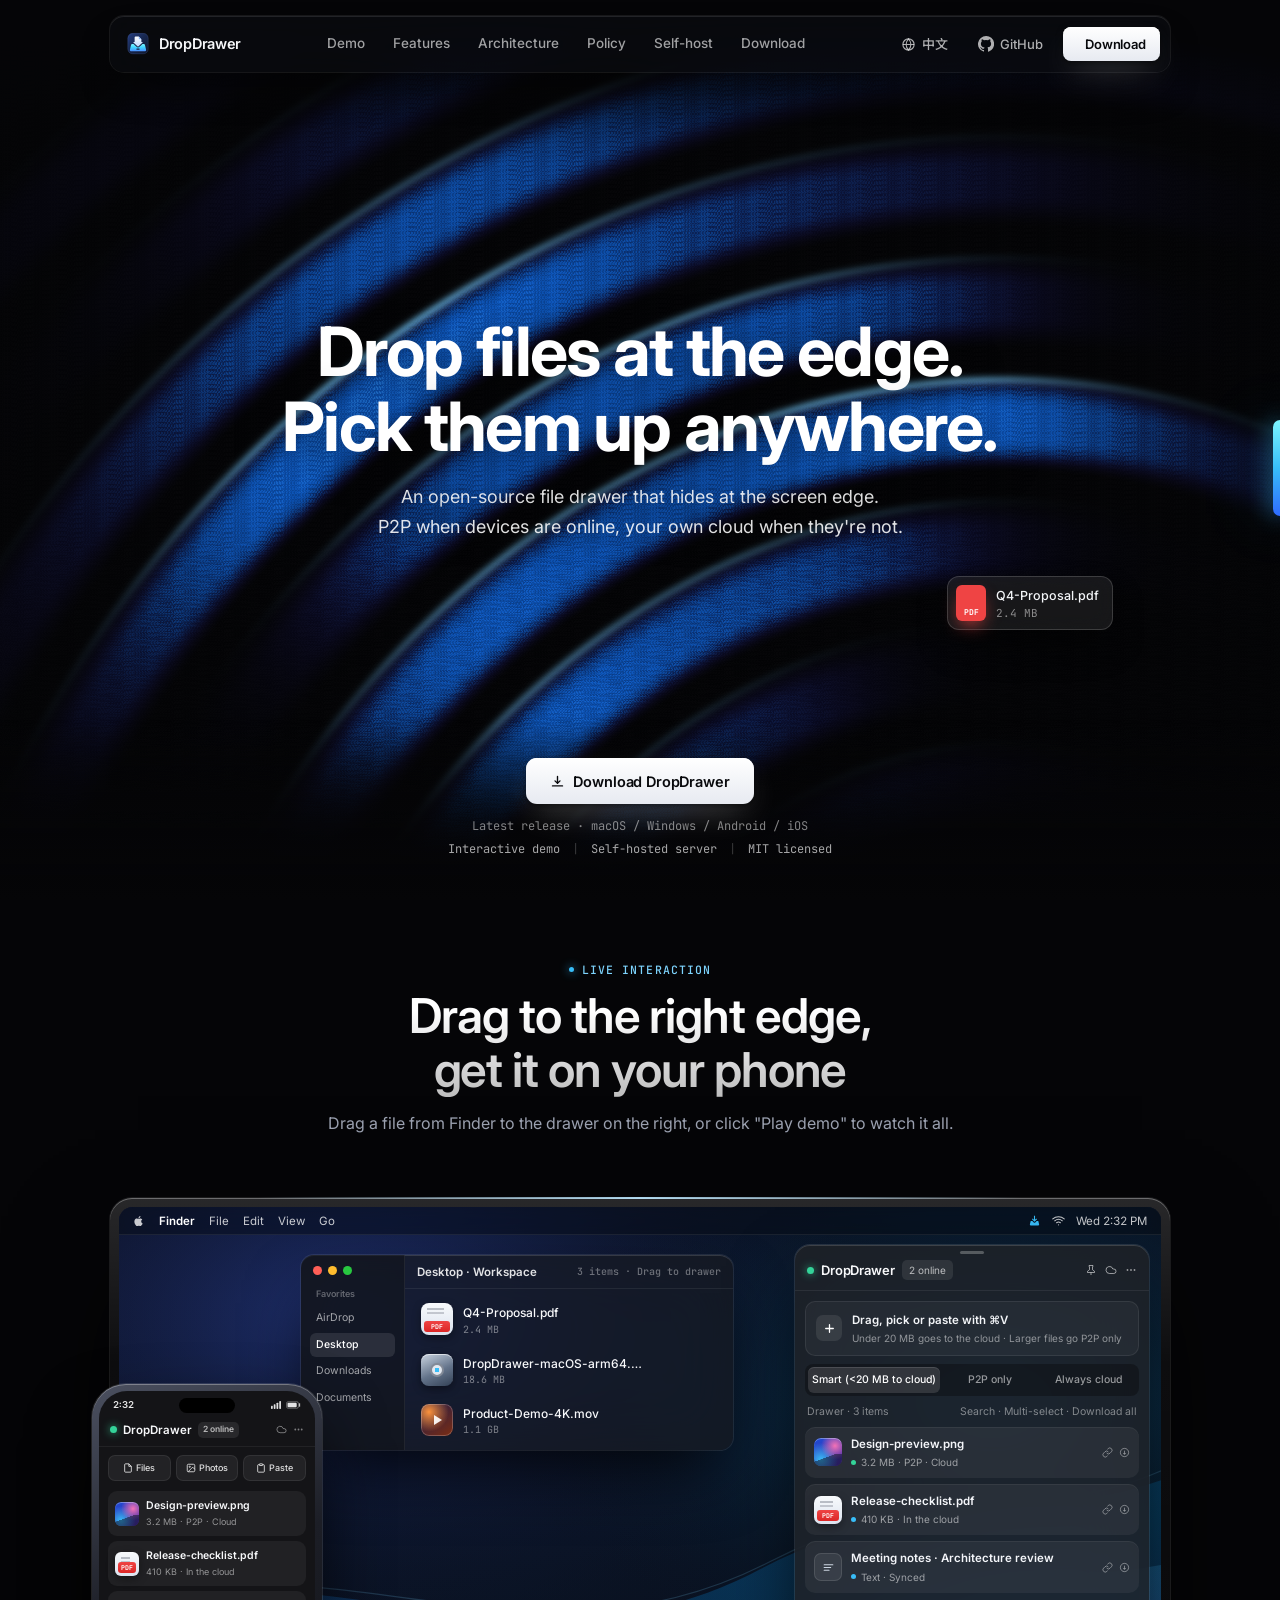
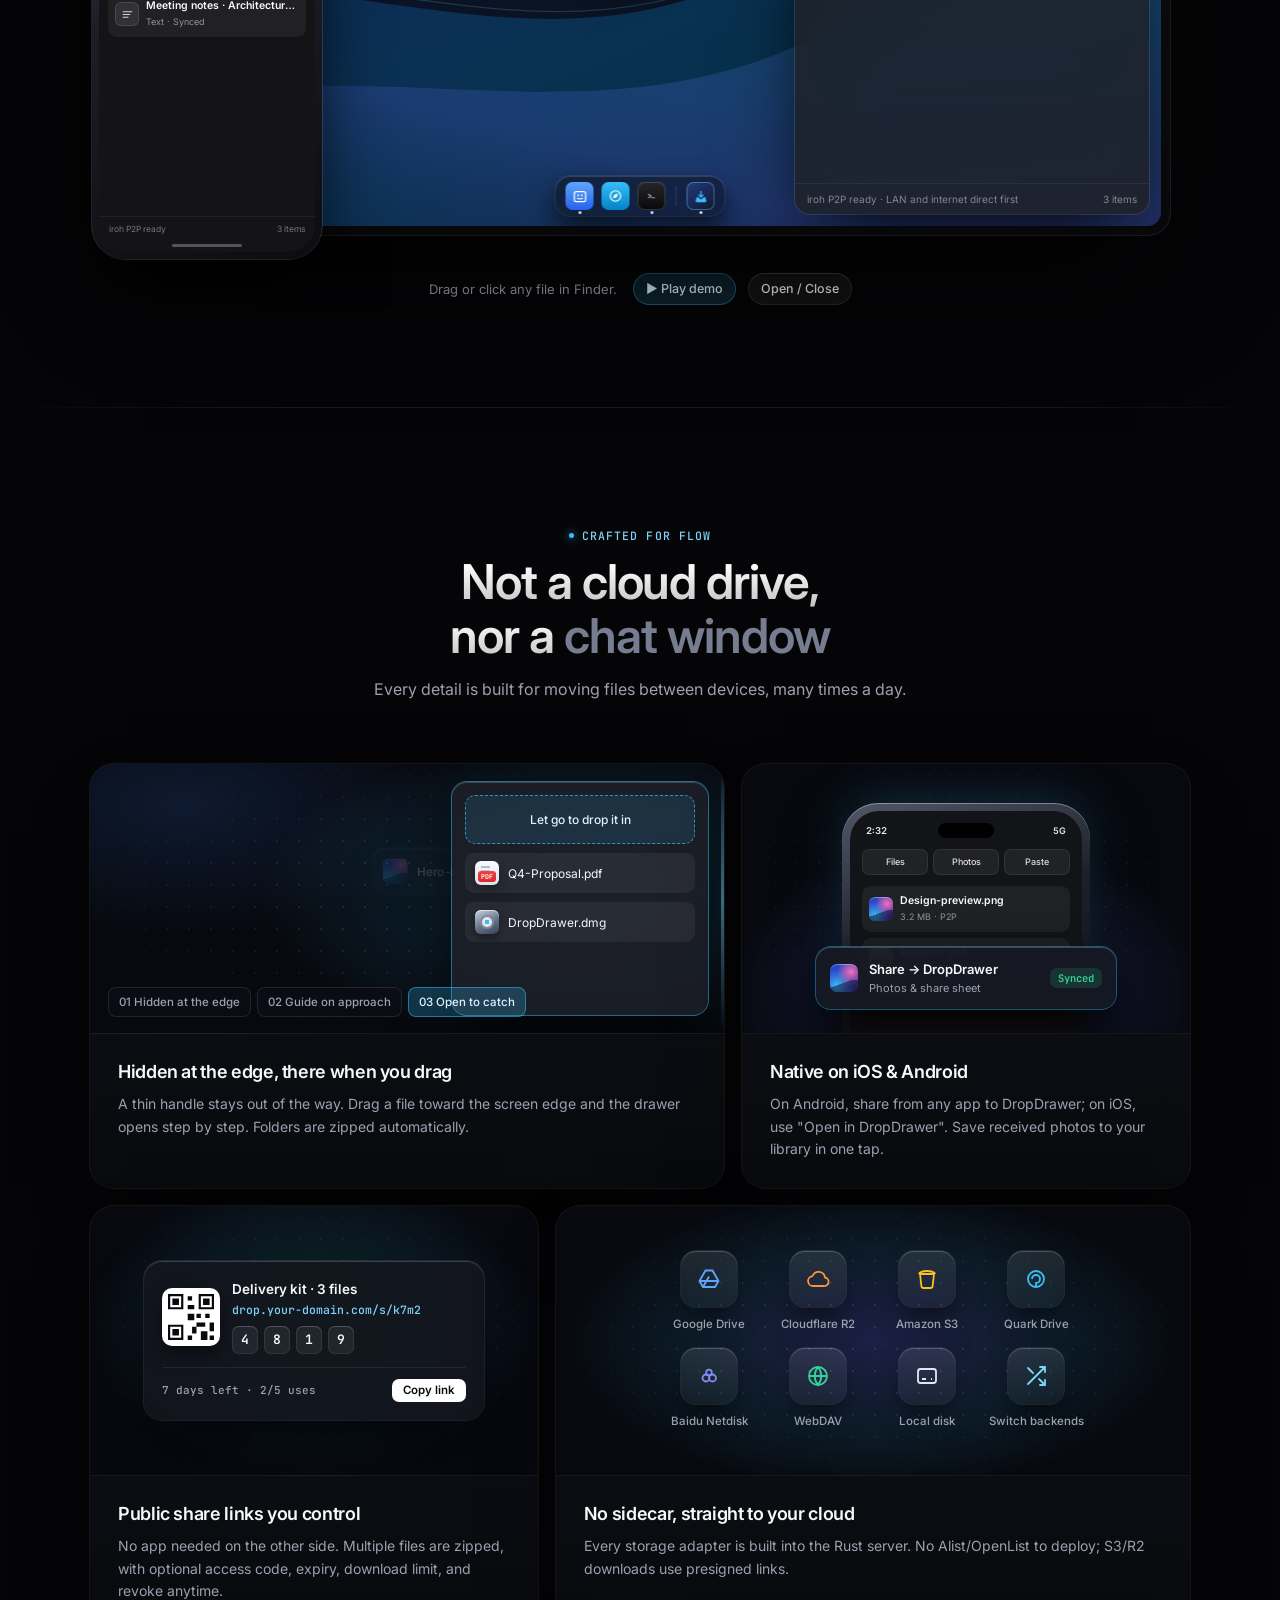
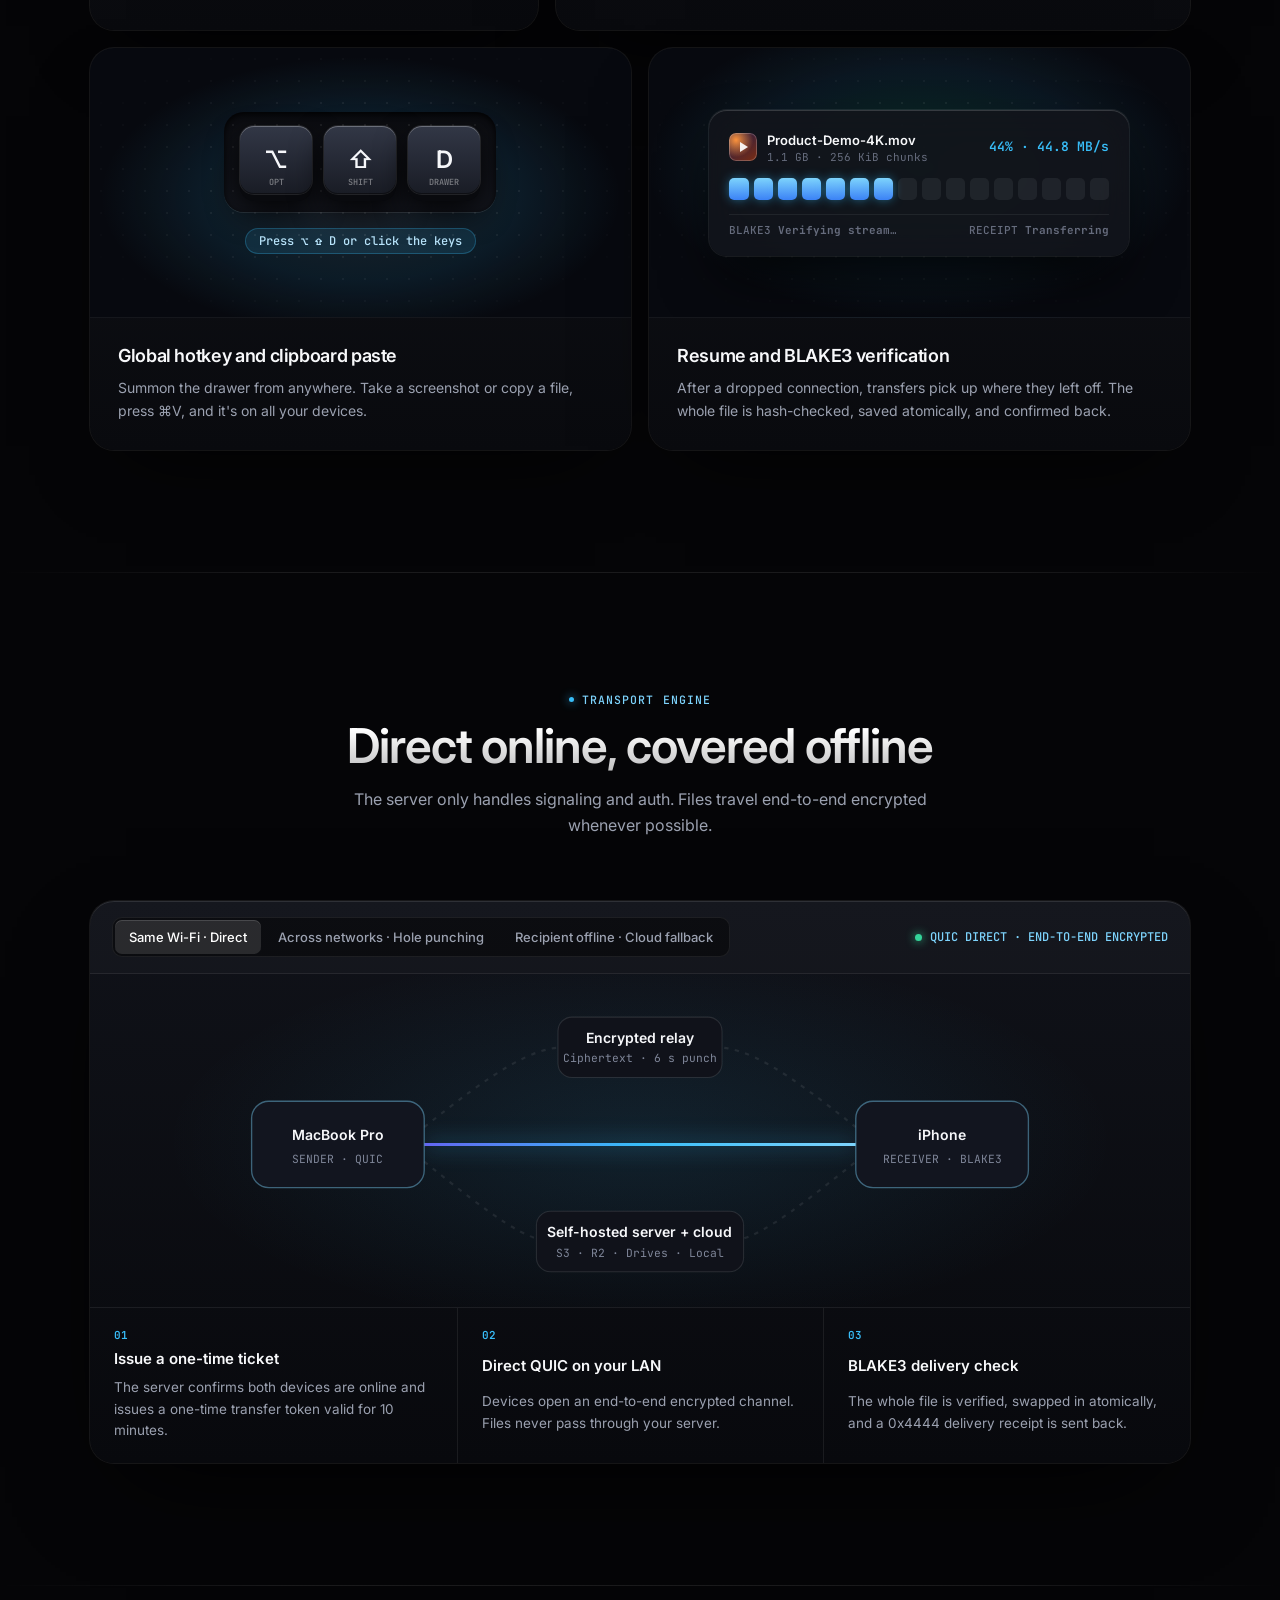
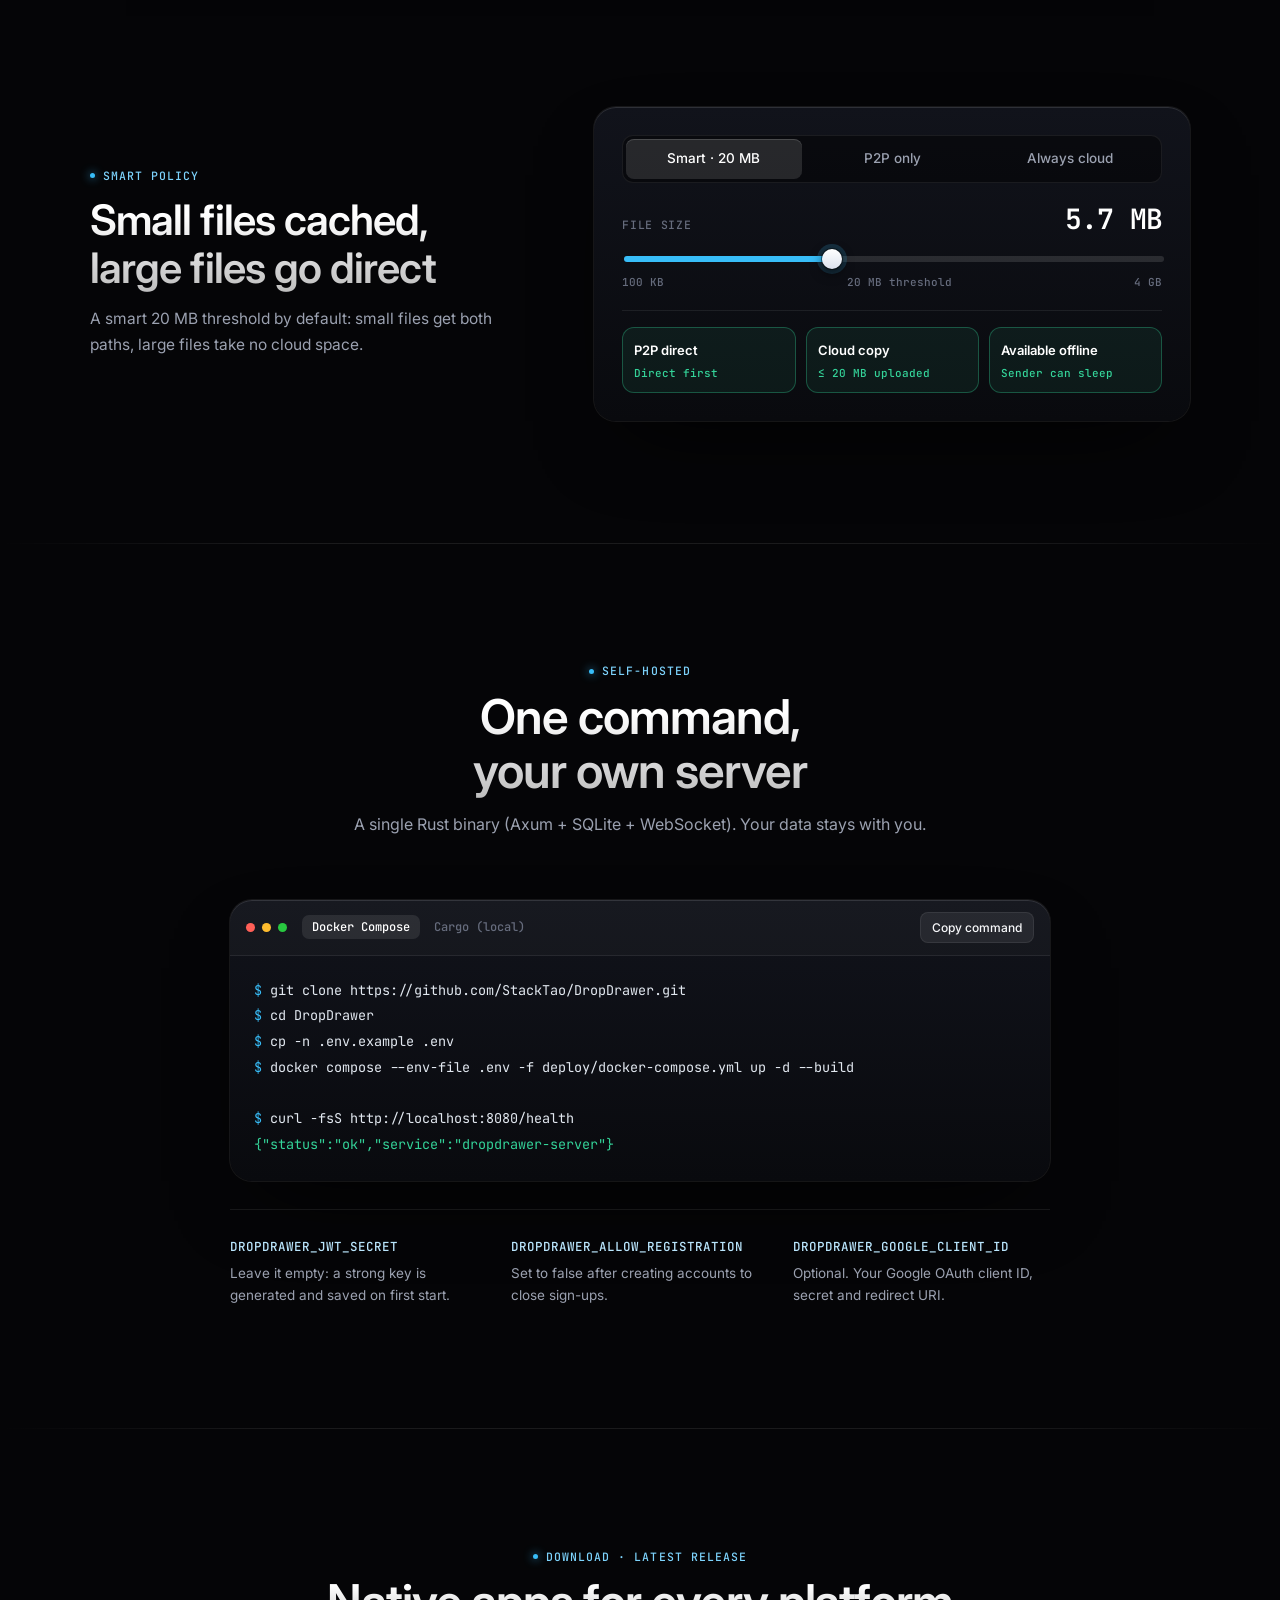
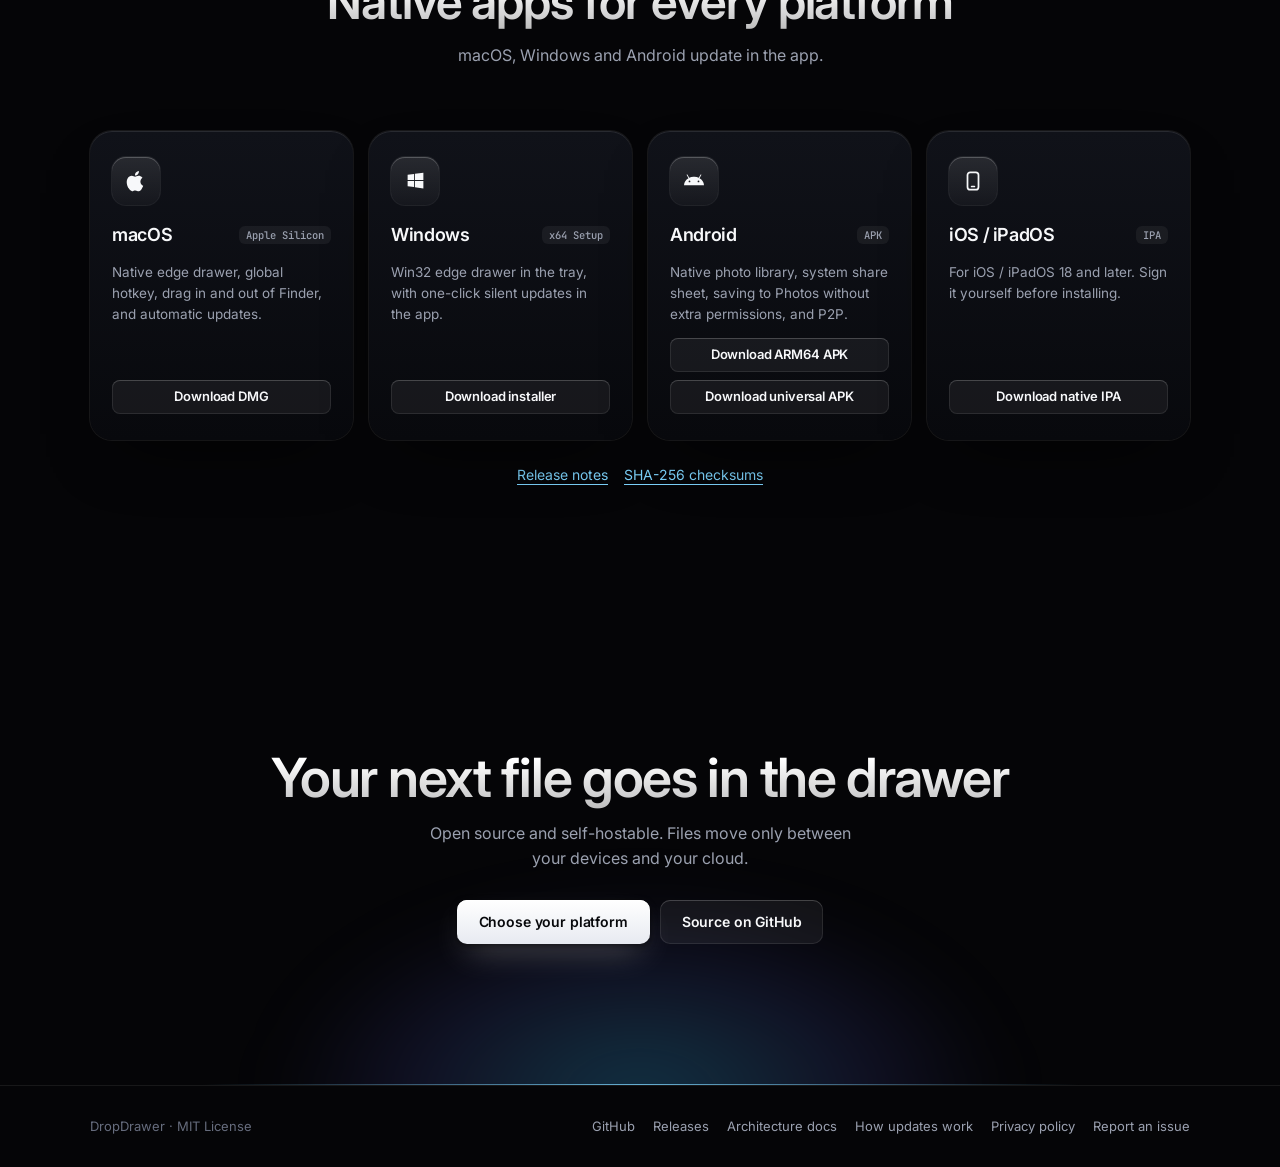
==== commit 652ca6ae: "Harden trusted-proxy client IP parsing and polish narrow website links" ====
--- a/website/index.html
+++ b/website/index.html
@@ -306,7 +306,9 @@
 .hero-cta-main { height: 46px; padding: 0 24px; border-radius: 11px; font-size: 14.5px; }
 .hero-footnote { display: grid; gap: 6px; font: 400 12px/1.4 var(--font-mono); color: rgba(255, 255, 255, 0.5); }
 .hero-footnote-links { display: inline-flex; align-items: center; justify-content: center; gap: 12px; color: rgba(255, 255, 255, 0.65); }
-.hero-footnote-links a { transition: color 0.16s; }
+.hero-footnote-links a { transition: color 0.16s; white-space: nowrap; }
+/* Narrow screens: let whole links wrap instead of breaking inside them. */
+@media (max-width: 440px) { .hero-footnote-links { flex-wrap: wrap; gap: 4px 16px; } .hero-footnote-links i { display: none; } }
 .hero-footnote-links a:hover { color: #ffffff; }
 .hero-footnote-links i { font-style: normal; opacity: 0.3; }
 
